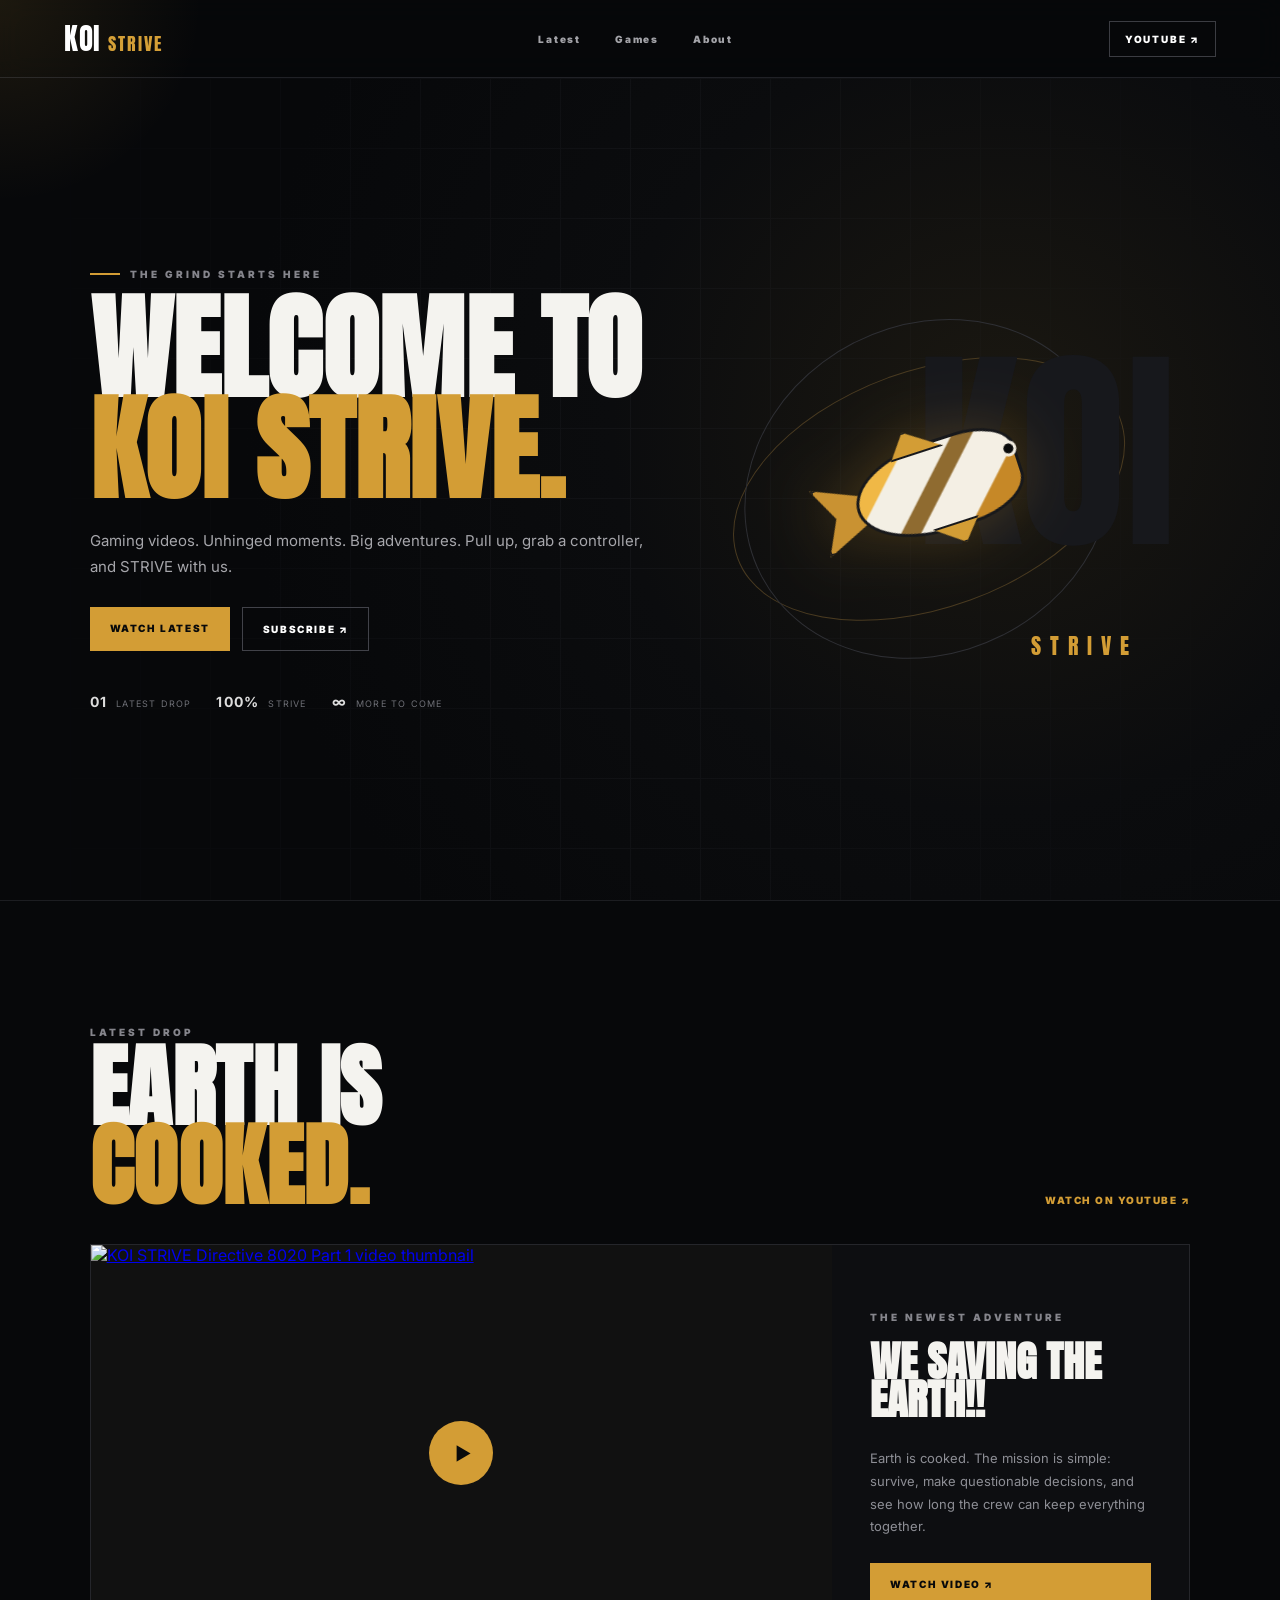
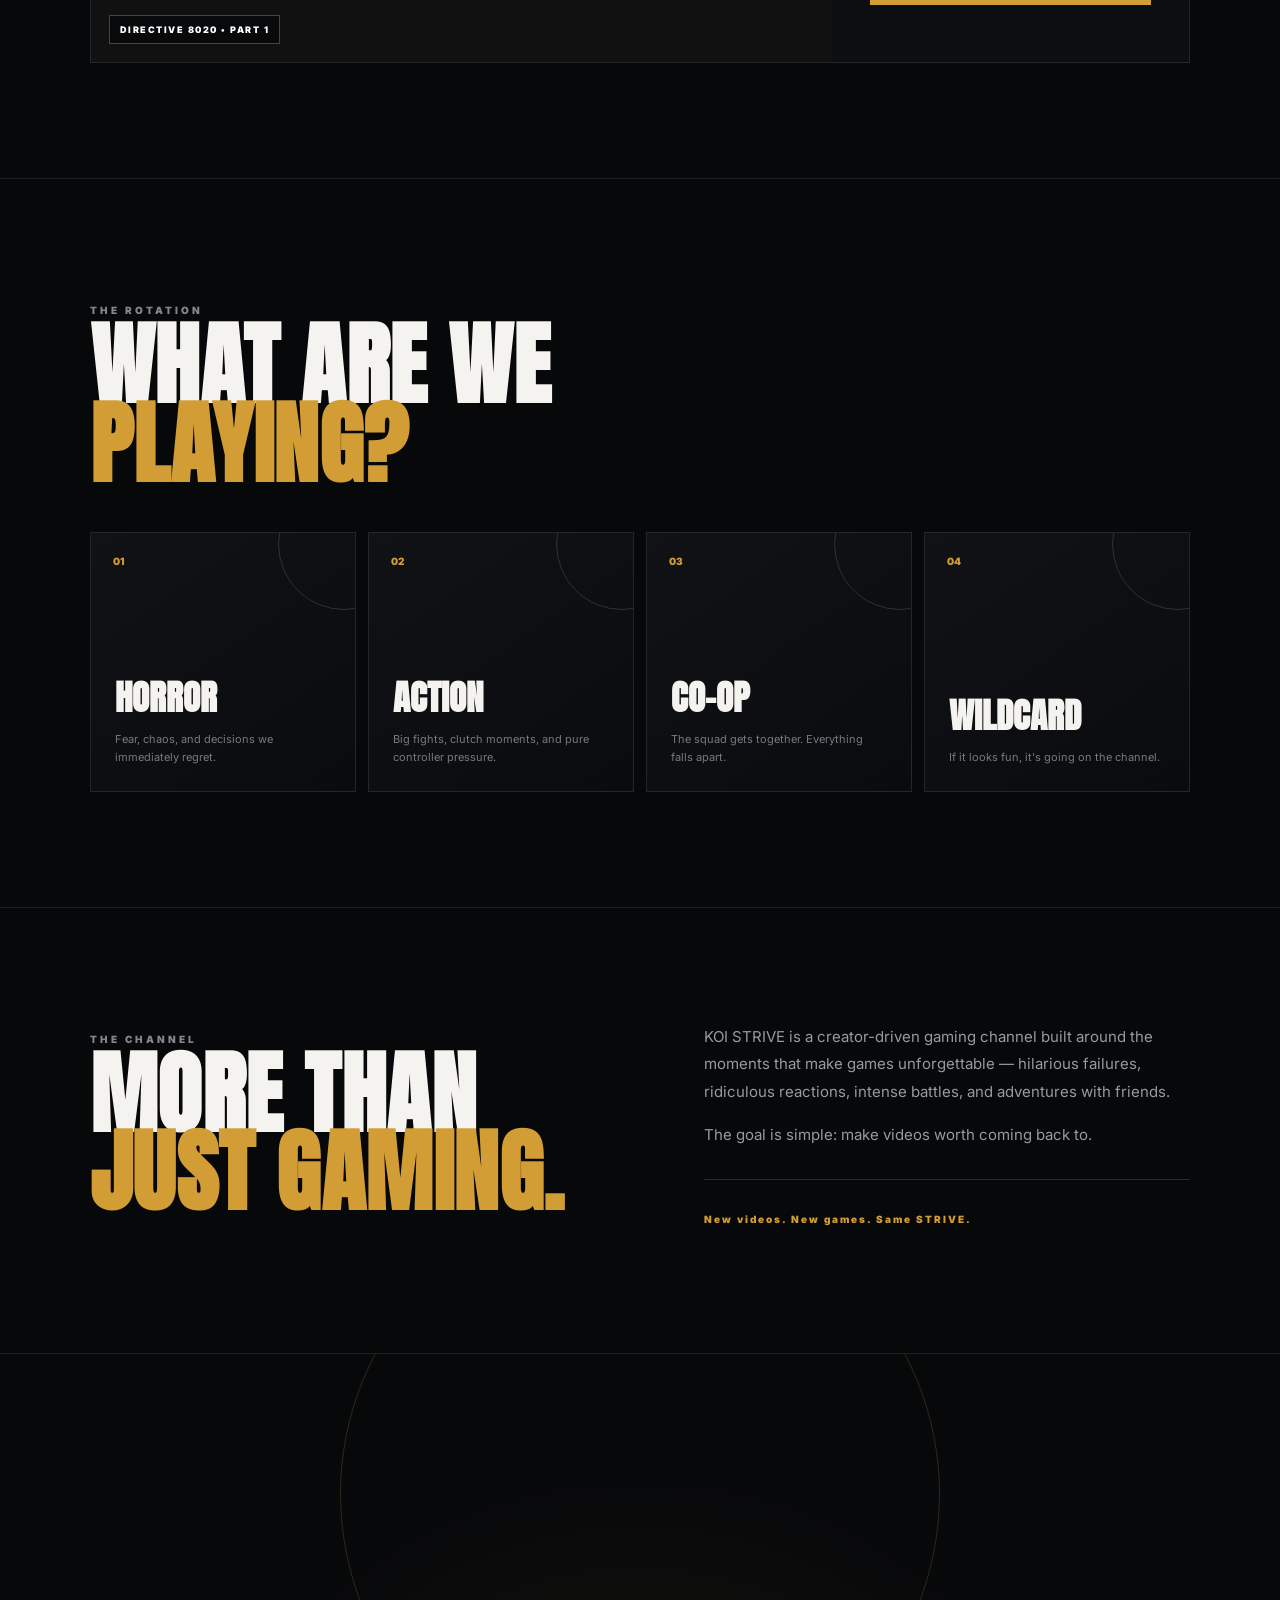
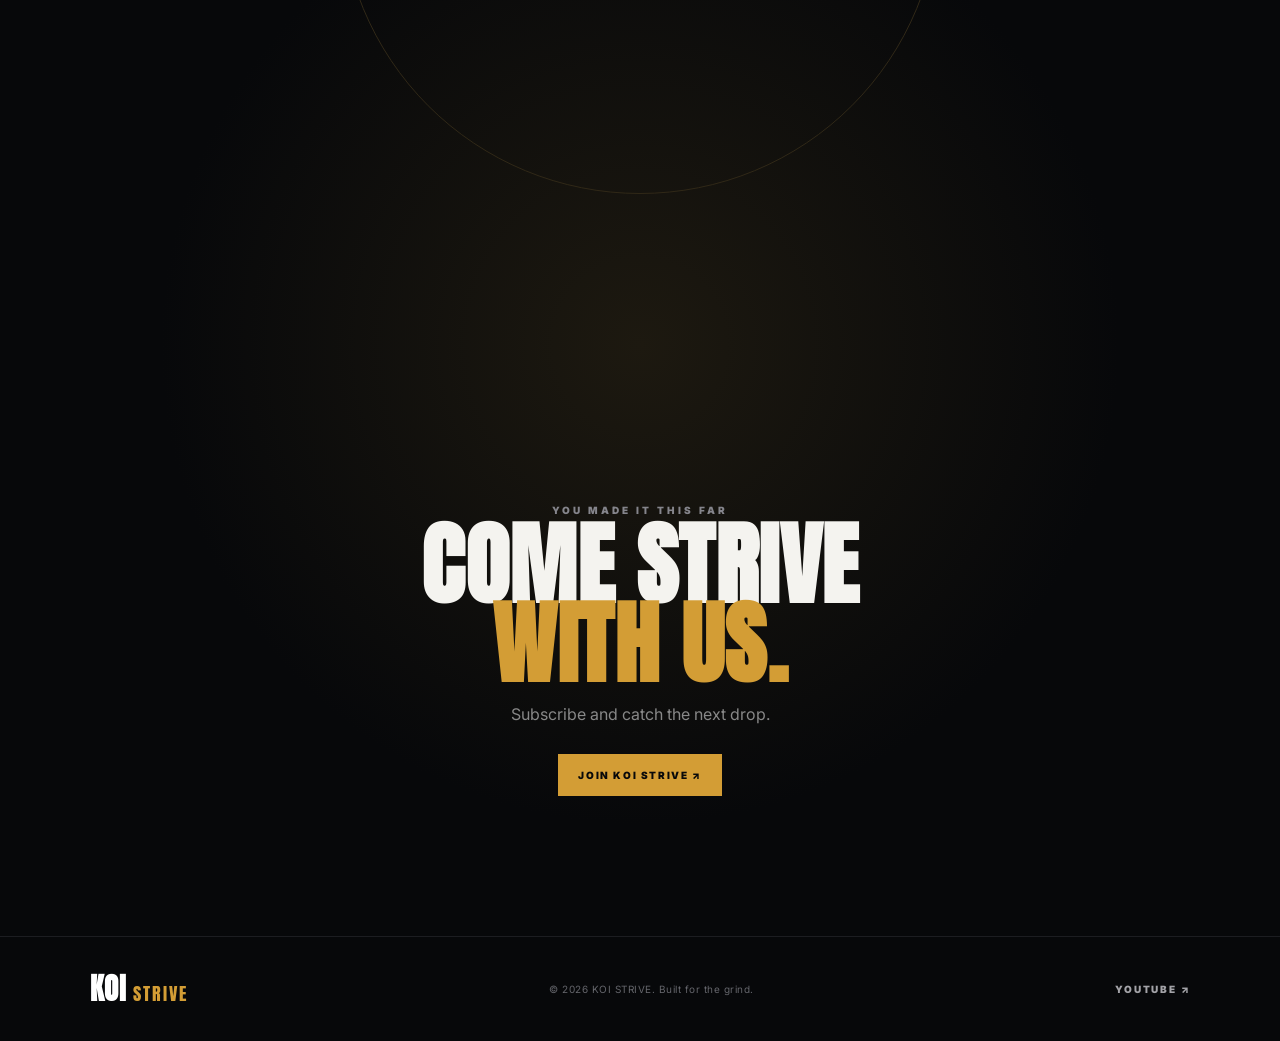
==== index.html @ 850b5c63 "Update index.html" ====
<!doctype html>
<html lang="en">
<head>
<meta charset="utf-8">
<meta name="viewport" content="width=device-width,initial-scale=1">
<title>KOI STRIVE — Gaming</title>
<meta name="description" content="KOI STRIVE — gaming, chaos, stories and the next adventure.">
<meta name="theme-color" content="#08090b">

<link rel="preconnect" href="https://fonts.googleapis.com">
<link rel="preconnect" href="https://fonts.gstatic.com" crossorigin>
<link href="https://fonts.googleapis.com/css2?family=Anton&family=Inter:wght@400;500;600;700;800;900&display=swap" rel="stylesheet">

<link rel="stylesheet" href="style.css">
</head>

<body>

<div class="cursor-glow"></div>

<header class="topbar">
  <a class="logo" href="#top">
    <span>KOI</span>
    <b>STRIVE</b>
  </a>

  <nav>
    <a href="#latest">Latest</a>
    <a href="#games">Games</a>
    <a href="#about">About</a>
  </nav>

  <a class="mini-btn"
     href="https://youtube.com/@koistrive-m4bl"
     target="_blank"
     rel="noopener">
     YOUTUBE ↗
  </a>
</header>

<main id="top">

<section class="hero">

  <div class="hero-grid"></div>

  <div class="hero-copy">

    <div class="kicker">
      <i></i>
      THE GRIND STARTS HERE
    </div>

    <h1>
      WELCOME TO<br>
      <em>KOI STRIVE.</em>
    </h1>

    <p>
      Gaming videos. Unhinged moments. Big adventures.
      Pull up, grab a controller, and STRIVE with us.
    </p>

    <div class="hero-actions">

      <a class="btn gold" href="#latest">
        WATCH LATEST
      </a>

      <a class="btn outline"
         href="https://youtube.com/@koistrive-m4bl"
         target="_blank"
         rel="noopener">
         SUBSCRIBE ↗
      </a>

    </div>

    <div class="stats">
      <span><strong>01</strong> LATEST DROP</span>
      <span><strong>100%</strong> STRIVE</span>
      <span><strong>∞</strong> MORE TO COME</span>
    </div>

  </div>

  <div class="hero-art">

    <div class="orbit orbit-a"></div>
    <div class="orbit orbit-b"></div>

    <div class="koi">

      <div class="tail"></div>
      <div class="fish-body"></div>
      <div class="fin fin-a"></div>
      <div class="fin fin-b"></div>
      <div class="eye"></div>

    </div>

    <div class="art-word">KOI</div>
    <div class="art-sub">STRIVE</div>

  </div>

</section>


<section id="latest" class="section latest">

  <div class="section-title">

    <div>
      <p class="eyebrow">LATEST DROP</p>

      <h2>
        EARTH IS<br>
        <em>COOKED.</em>
      </h2>
    </div>

    <a
      href="https://youtu.be/OiLu_pBrxUs"
      target="_blank"
      rel="noopener"
      class="text-link">
      WATCH ON YOUTUBE ↗
    </a>

  </div>


  <article class="feature">

    <a
      class="thumb"
      href="https://youtu.be/OiLu_pBrxUs"
      target="_blank"
      rel="noopener">

      <img
        src="https://img.youtube.com/vi/OiLu_pBrxUs/maxresdefault.jpg"
        alt="KOI STRIVE Directive 8020 Part 1 video thumbnail">

      <span class="play">▶</span>

      <span class="tag">
        DIRECTIVE 8020 • PART 1
      </span>

    </a>


    <div class="feature-copy">

      <p class="eyebrow">
        THE NEWEST ADVENTURE
      </p>

      <h3>
        WE SAVING THE EARTH!!
      </h3>

      <p class="muted">
        Earth is cooked. The mission is simple:
        survive, make questionable decisions,
        and see how long the crew can keep
        everything together.
      </p>

      <a
        class="btn gold"
        href="https://youtu.be/OiLu_pBrxUs"
        target="_blank"
        rel="noopener">
        WATCH VIDEO ↗
      </a>

    </div>

  </article>

</section>


<section id="games" class="section games">

  <p class="eyebrow">THE ROTATION</p>

  <h2>
    WHAT ARE WE<br>
    <em>PLAYING?</em>
  </h2>

  <div class="game-grid">

    <article>
      <span>01</span>
      <h3>HORROR</h3>
      <p>
        Fear, chaos, and decisions we
        immediately regret.
      </p>
    </article>

    <article>
      <span>02</span>
      <h3>ACTION</h3>
      <p>
        Big fights, clutch moments,
        and pure controller pressure.
      </p>
    </article>

    <article>
      <span>03</span>
      <h3>CO-OP</h3>
      <p>
        The squad gets together.
        Everything falls apart.
      </p>
    </article>

    <article>
      <span>04</span>
      <h3>WILDCARD</h3>
      <p>
        If it looks fun, it's going
        on the channel.
      </p>
    </article>

  </div>

</section>


<section id="about" class="section about">

  <div>

    <p class="eyebrow">
      THE CHANNEL
    </p>

    <h2>
      MORE THAN<br>
      <em>JUST GAMING.</em>
    </h2>

  </div>


  <div class="about-copy">

    <p>
      KOI STRIVE is a creator-driven gaming
      channel built around the moments that
      make games unforgettable — hilarious
      failures, ridiculous reactions, intense
      battles, and adventures with friends.
    </p>

    <p>
      The goal is simple:
      make videos worth coming back to.
    </p>

    <div class="line"></div>

    <p class="small">
      New videos. New games. Same STRIVE.
    </p>

  </div>

</section>


<section class="cta">

  <div class="cta-ring"></div>

  <p class="eyebrow">
    YOU MADE IT THIS FAR
  </p>

  <h2>
    COME STRIVE<br>
    <em>WITH US.</em>
  </h2>

  <p>
    Subscribe and catch the next drop.
  </p>

  <a
    class="btn gold"
    href="https://youtube.com/@koistrive-m4bl"
    target="_blank"
    rel="noopener">
    JOIN KOI STRIVE ↗
  </a>

</section>

</main>


<footer>

  <a class="logo" href="#top">
    <span>KOI</span>
    <b>STRIVE</b>
  </a>

  <p>
    © 2026 KOI STRIVE. Built for the grind.
  </p>

  <a
    href="https://youtube.com/@koistrive-m4bl"
    target="_blank"
    rel="noopener">
    YOUTUBE ↗
  </a>

</footer>

<script src="script.js"></script>

</body>
</html>
---- style.css ----
*{box-sizing:border-box}html{scroll-behavior:smooth}body{margin:0;background:#07080a;color:#f4f3ef;font-family:Inter,Arial,sans-serif;overflow-x:hidden}.cursor-glow{position:fixed;width:420px;height:420px;border-radius:50%;background:radial-gradient(circle,rgba(210,157,52,.11),transparent 68%);pointer-events:none;transform:translate(-50%,-50%);z-index:30;mix-blend-mode:screen}.topbar{height:78px;padding:0 5vw;border-bottom:1px solid #202126;background:rgba(7,8,10,.84);backdrop-filter:blur(14px);display:flex;align-items:center;justify-content:space-between;position:sticky;top:0;z-index:20}.logo{color:#fff;text-decoration:none;font-family:Anton,sans-serif;display:flex;align-items:baseline;gap:7px;letter-spacing:.5px}.logo span{font-size:29px}.logo b{font-size:18px;color:#d39d35;font-weight:400;letter-spacing:2px}.topbar nav{display:flex;gap:34px}.topbar nav a,.mini-btn,footer a{color:#a3a3a8;text-decoration:none;font-size:10px;font-weight:900;letter-spacing:1.8px}.topbar nav a:hover,footer a:hover{color:#fff}.mini-btn{border:1px solid #3b3c42;padding:11px 15px;color:#fff}.hero{min-height:calc(100vh - 78px);padding:7vw 7vw;display:grid;grid-template-columns:1.05fr .95fr;align-items:center;position:relative;isolation:isolate;background:radial-gradient(circle at 78% 42%,#1b1811 0,#0b0c0e 35%,#07080a 68%)}.hero-grid{position:absolute;inset:0;opacity:.2;background-image:linear-gradient(#303138 1px,transparent 1px),linear-gradient(90deg,#303138 1px,transparent 1px);background-size:70px 70px;mask-image:linear-gradient(to right,transparent,#000 50%,transparent)}.hero-copy{position:relative;z-index:3}.kicker,.eyebrow{font-size:10px;letter-spacing:3px;font-weight:900;color:#85858c}.kicker{display:flex;align-items:center;gap:10px;margin-bottom:18px}.kicker i{width:30px;height:2px;background:#d39d35}.hero h1,h2{font-family:Anton,sans-serif;line-height:.88;letter-spacing:.5px;margin:0}.hero h1{font-size:clamp(65px,9vw,140px)}em{font-style:normal;color:#d39d35}.hero-copy>p{max-width:570px;color:#a6a6ab;line-height:1.75;font-size:15px;margin:27px 0}.hero-actions{display:flex;gap:12px;flex-wrap:wrap}.btn{display:inline-block;text-decoration:none;font-size:10px;font-weight:900;letter-spacing:1.6px;padding:15px 20px;transition:.2s}.gold{background:#d39d35;color:#08090a}.gold:hover{background:#efbd55;transform:translateY(-2px)}.outline{border:1px solid #414249;color:#fff}.outline:hover{border-color:#d39d35}.stats{display:flex;gap:25px;margin-top:42px;color:#6f7077;font-size:9px;letter-spacing:1.2px}.stats strong{color:#ddd;font-size:14px;margin-right:5px}.hero-art{position:relative;height:min(46vw,540px);min-height:350px;display:flex;align-items:center;justify-content:center}.orbit{position:absolute;border:1px solid #493a20;border-radius:50%;transform:rotate(-20deg)}.orbit-a{width:78%;height:44%}.orbit-b{width:63%;height:70%;transform:rotate(63deg);border-color:#2e2f34}.koi{width:230px;height:110px;position:relative;transform:rotate(-18deg);z-index:3;filter:drop-shadow(0 0 30px rgba(211,157,53,.25))}.fish-body{position:absolute;width:170px;height:92px;left:40px;top:9px;border-radius:65% 42% 48% 65%;background:linear-gradient(135deg,#f0b846 0 22%,#f3efe4 23% 43%,#8f6b30 44% 53%,#f4efe4 54% 76%,#c68827 77%);border:3px solid #17181b}.tail{position:absolute;left:0;top:20px;width:80px;height:70px;background:#c99232;clip-path:polygon(100% 50%,0 0,22% 50%,0 100%);border:3px solid #17181b}.fin{position:absolute;background:#d39d35;border:2px solid #17181b}.fin-a{width:55px;height:25px;left:87px;top:-7px;clip-path:polygon(0 100%,35% 0,100% 100%)}.fin-b{width:48px;height:22px;left:106px;bottom:-7px;clip-path:polygon(0 0,100% 0,60% 100%)}.eye{position:absolute;width:10px;height:10px;border-radius:50%;background:#090a0b;right:22px;top:36px;box-shadow:0 0 0 3px #f3eee2}.art-word{position:absolute;font-family:Anton;font-size:clamp(110px,17vw,250px);line-height:.7;color:#17181c;right:3%;top:29%;z-index:1}.art-sub{position:absolute;right:10%;bottom:18%;font-family:Anton;font-size:22px;letter-spacing:9px;color:#d39d35;z-index:4}.section{padding:115px 7vw;border-top:1px solid #1c1d21}.section-title{display:flex;align-items:end;justify-content:space-between;gap:25px;margin-bottom:38px}.section-title h2,.games h2,.about h2,.cta h2{font-size:clamp(55px,7vw,100px)}.text-link{font-size:10px;font-weight:900;letter-spacing:1.5px;color:#d39d35;text-decoration:none}.feature{display:grid;grid-template-columns:1.35fr .65fr;background:#0d0e11;border:1px solid #25262b}.thumb{position:relative;display:block;aspect-ratio:16/9;overflow:hidden;background:#111}.thumb img{width:100%;height:100%;object-fit:cover;display:block;transition:transform .5s}.thumb:hover img{transform:scale(1.04)}.play{position:absolute;inset:50% auto auto 50%;transform:translate(-50%,-50%);width:64px;height:64px;border-radius:50%;background:#d39d35;color:#090a0b;display:grid;place-items:center;font-size:18px;padding-left:3px}.tag{position:absolute;left:18px;bottom:18px;background:rgba(7,8,10,.88);border:1px solid #444;color:#fff;padding:8px 10px;font-size:9px;font-weight:900;letter-spacing:1.5px}.feature-copy{padding:45px 38px;display:flex;flex-direction:column;justify-content:center}.feature-copy h3{font-family:Anton;font-size:42px;line-height:.9;margin:10px 0 15px}.muted{color:#8d8e95;line-height:1.75;font-size:13px;margin-bottom:25px}.games>h2{margin-bottom:48px}.game-grid{display:grid;grid-template-columns:repeat(4,1fr);gap:12px}.game-grid article{min-height:260px;padding:24px;border:1px solid #25262b;background:linear-gradient(145deg,#111216,#0a0b0d);display:flex;flex-direction:column;justify-content:flex-end;position:relative;overflow:hidden}.game-grid article:after{content:"";position:absolute;width:130px;height:130px;border:1px solid #2f3035;border-radius:50%;right:-55px;top:-55px}.game-grid span{position:absolute;top:22px;left:22px;color:#d39d35;font-size:10px;font-weight:900}.game-grid h3{font-family:Anton;font-size:35px;margin:0}.game-grid p{color:#777980;font-size:11px;line-height:1.6;margin:7px 0 0}.about{display:grid;grid-template-columns:1fr 1fr;gap:10vw}.about-copy{max-width:600px;color:#999aa0;line-height:1.85;font-size:15px}.about-copy p:first-child{margin-top:0}.line{height:1px;background:#292a2e;margin:30px 0}.about-copy .small{font-size:10px;letter-spacing:2px;color:#d39d35;font-weight:900}.cta{text-align:center;padding:140px 20px;position:relative;overflow:hidden;border-top:1px solid #1c1d21;background:radial-gradient(circle at 50% 50%,#1d1910,#07080a 55%)}.cta-ring{position:absolute;width:600px;height:600px;border:1px solid #302817;border-radius:50%;left:50%;top:50%;transform:translate(-50%,-50%)}.cta>*{position:relative;z-index:2}.cta h2{margin:5px 0 20px}.cta>p:not(.eyebrow){color:#888;margin-bottom:30px}footer{padding:30px 7vw;border-top:1px solid #1c1d21;display:flex;align-items:center;justify-content:space-between;gap:20px}footer p{font-size:10px;color:#65666c;letter-spacing:.5px}@media(max-width:850px){.topbar{padding:0 20px}.topbar nav{display:none}.hero{grid-template-columns:1fr;padding:75px 25px 60px}.hero-art{order:-1;height:300px;min-height:300px}.koi{transform:scale(.8) rotate(-18deg)}.stats{flex-wrap:wrap}.section{padding:80px 25px}.section-title{display:block}.text-link{display:inline-block;margin-top:20px}.feature{grid-template-columns:1fr}.feature-copy{padding:32px}.game-grid{grid-template-columns:1fr 1fr}.about{grid-template-columns:1fr;gap:35px}footer{padding:30px 25px;flex-wrap:wrap}}@media(max-width:500px){.hero h1{font-size:65px}.hero-art{height:245px;min-height:245px}.art-word{font-size:120px}.game-grid{grid-template-columns:1fr}.game-grid article{min-height:190px}.feature-copy h3{font-size:34px}.stats{gap:14px}.cursor-glow{display:none}}
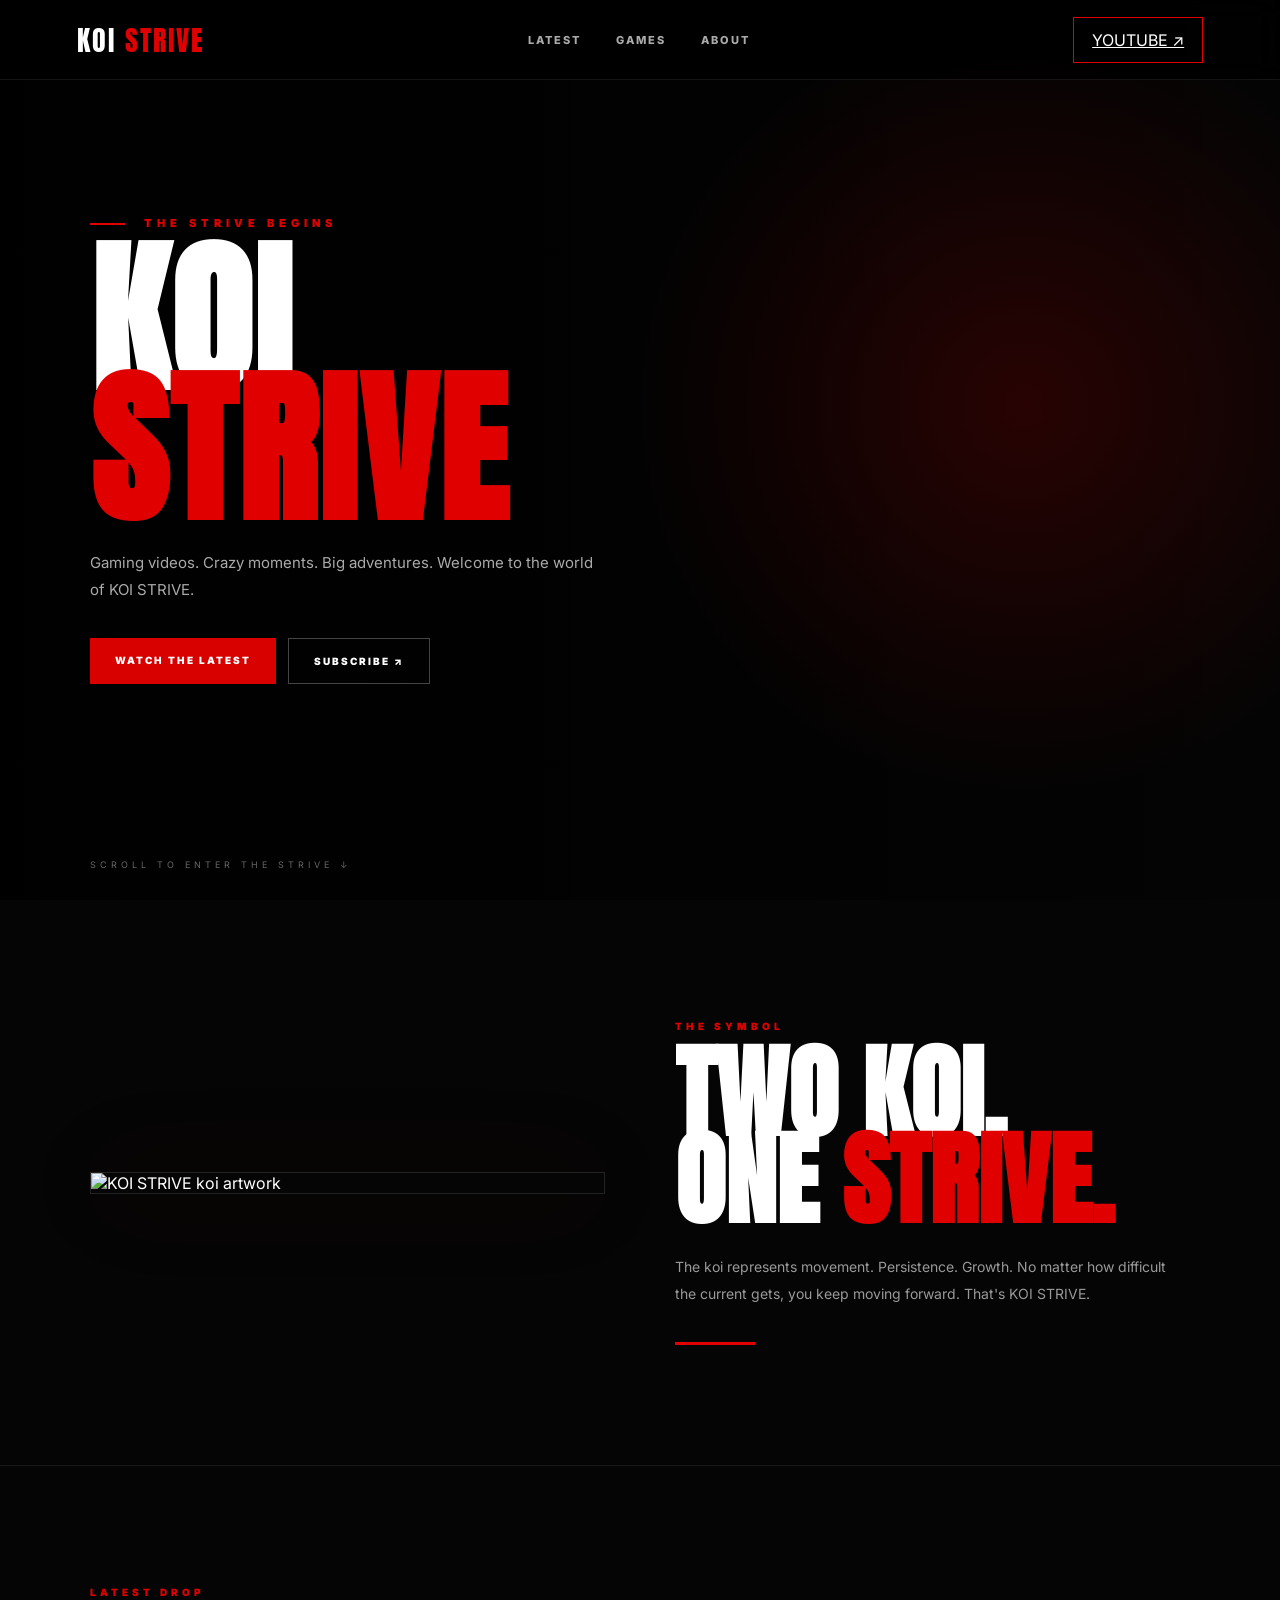
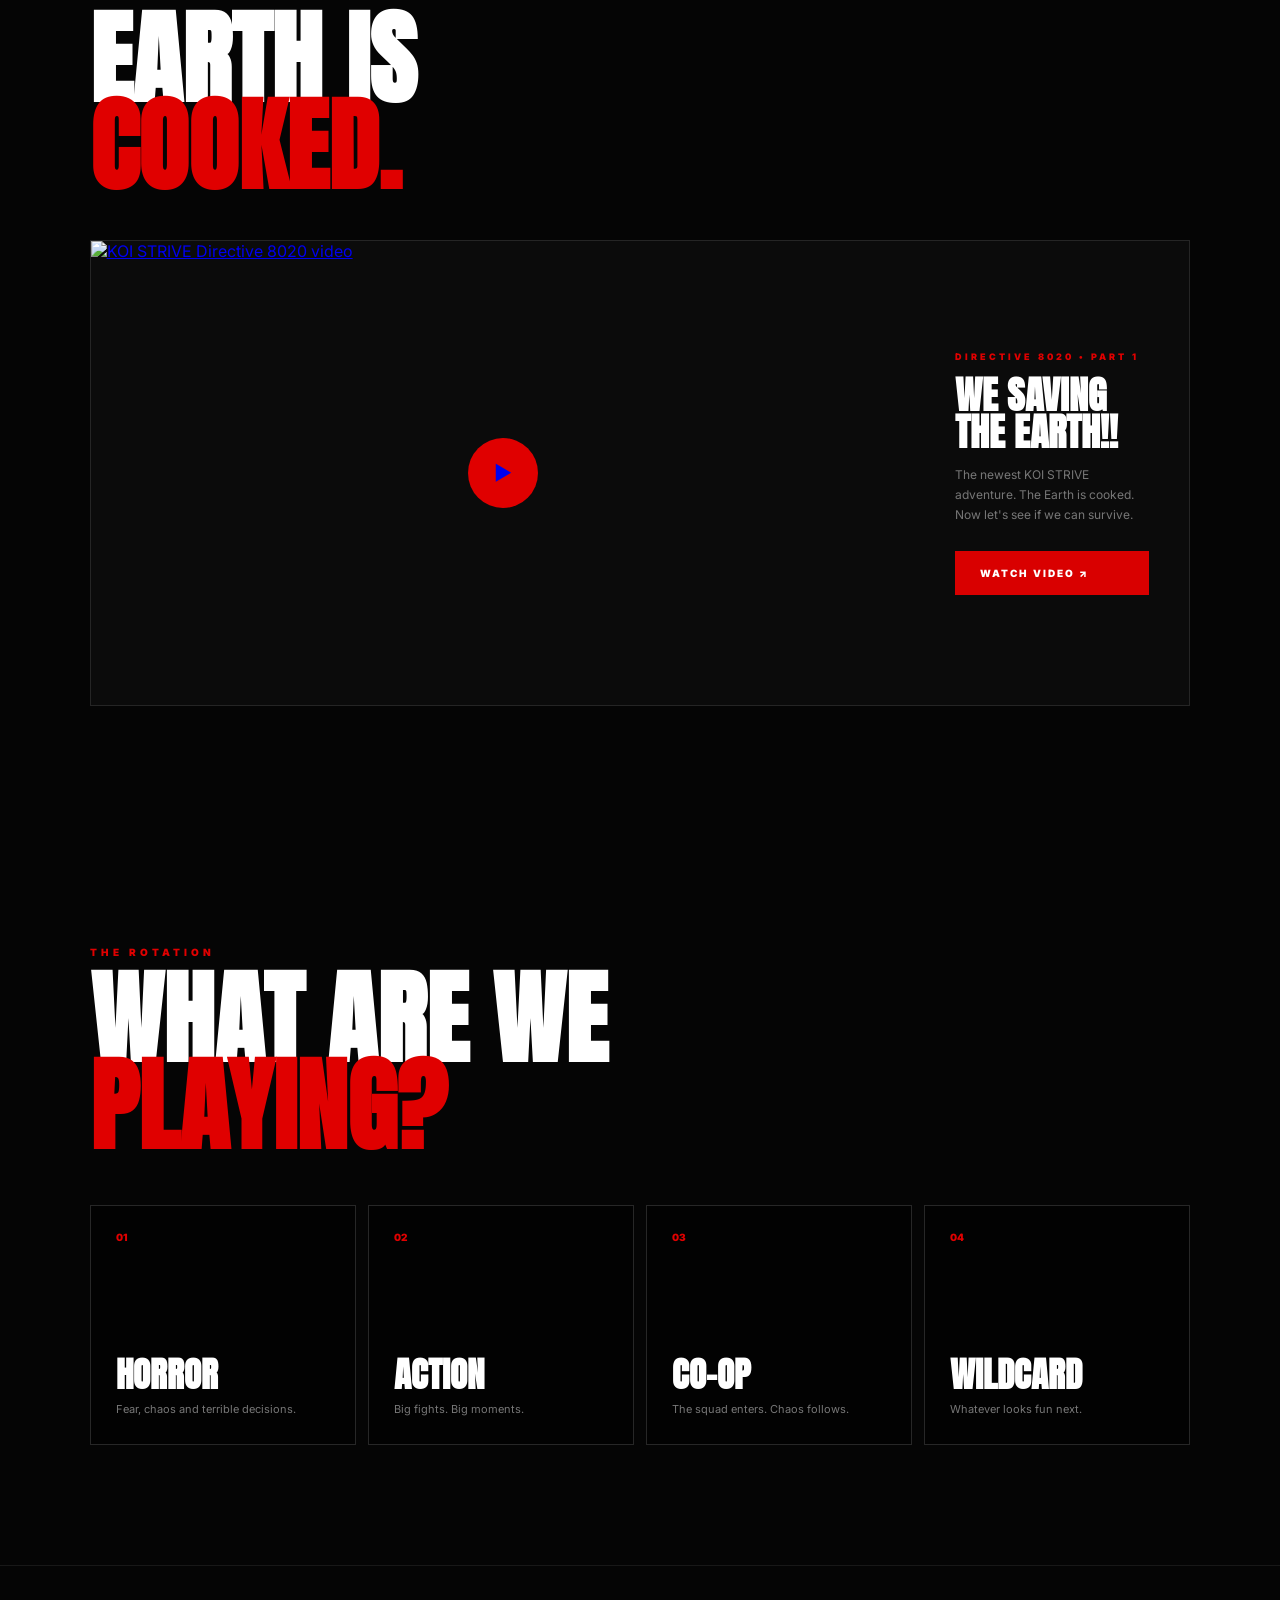
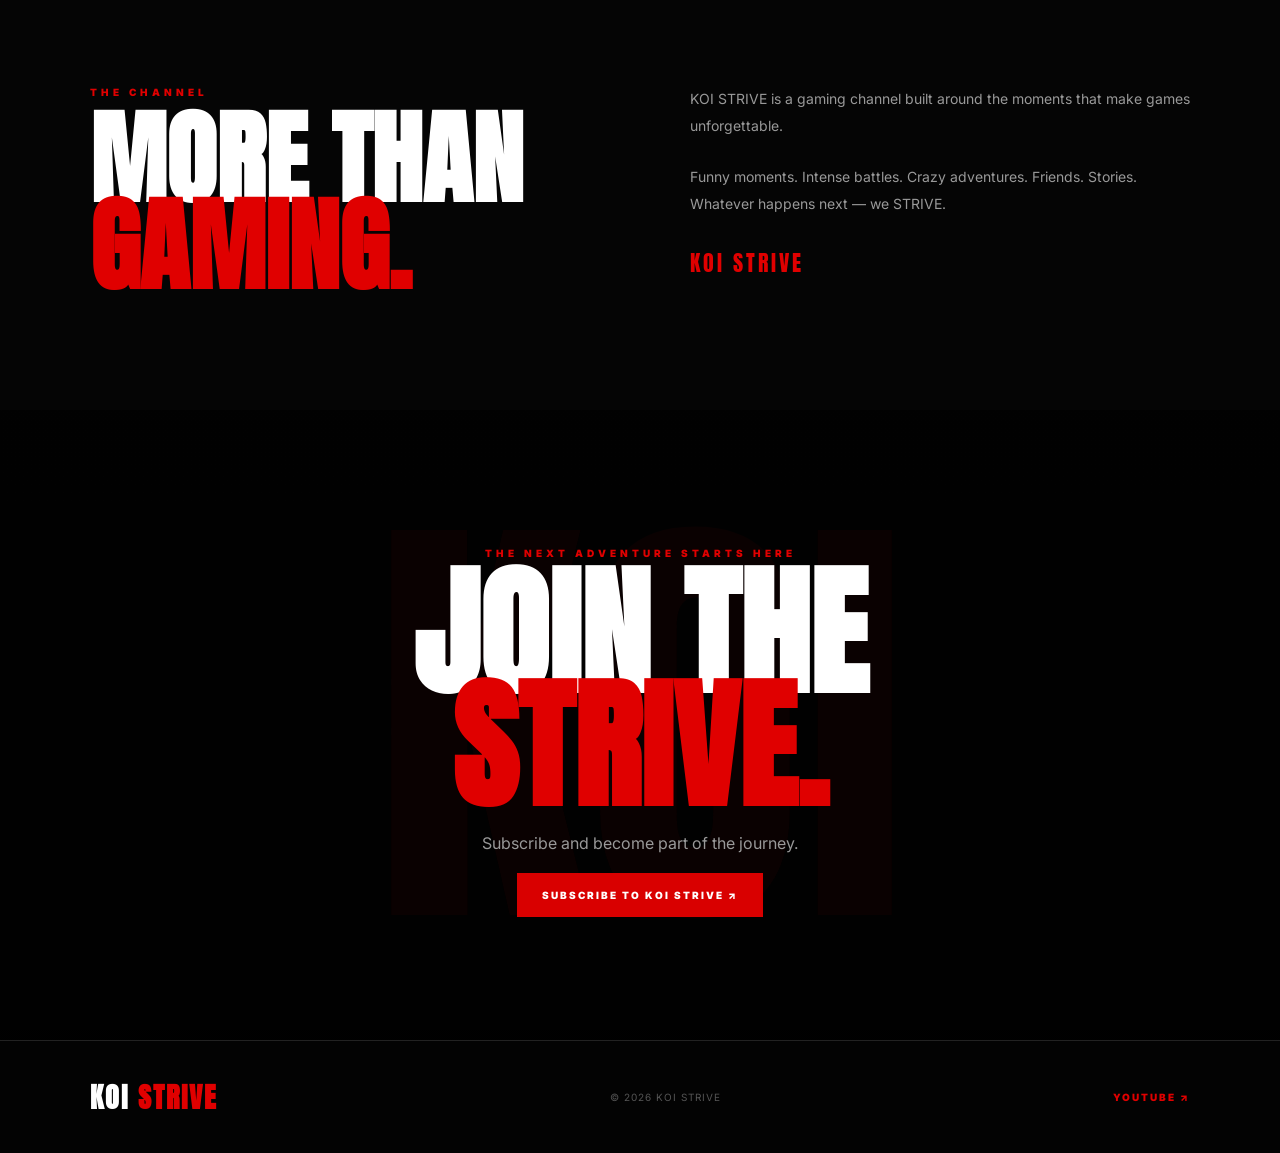
==== commit 4b420a13: "Update index.html" ====
--- a/index.html
+++ b/index.html
@@ -1,334 +1,1001 @@
-<!doctype html>
+<!DOCTYPE html>
 <html lang="en">
 <head>
-<meta charset="utf-8">
-<meta name="viewport" content="width=device-width,initial-scale=1">
-<title>KOI STRIVE — Gaming</title>
-<meta name="description" content="KOI STRIVE — gaming, chaos, stories and the next adventure.">
-<meta name="theme-color" content="#08090b">
-
-<link rel="preconnect" href="https://fonts.googleapis.com">
-<link rel="preconnect" href="https://fonts.gstatic.com" crossorigin>
-<link href="https://fonts.googleapis.com/css2?family=Anton&family=Inter:wght@400;500;600;700;800;900&display=swap" rel="stylesheet">
-
-<link rel="stylesheet" href="style.css">
+
+<meta charset="UTF-8">
+
+<meta name="viewport"
+content="width=device-width, initial-scale=1.0">
+
+<title>KOI STRIVE</title>
+
+<meta name="description"
+content="KOI STRIVE — Gaming. Chaos. Strive.">
+
+<link rel="preconnect"
+href="https://fonts.googleapis.com">
+
+<link rel="preconnect"
+href="https://fonts.gstatic.com"
+crossorigin>
+
+<link href="https://fonts.googleapis.com/css2?family=Anton&family=Inter:wght@400;500;600;700;800;900&display=swap"
+rel="stylesheet">
+
+<style>
+
+*{
+box-sizing:border-box;
+margin:0;
+padding:0;
+}
+
+html{
+scroll-behavior:smooth;
+}
+
+body{
+background:#050505;
+color:white;
+font-family:Inter,Arial,sans-serif;
+overflow-x:hidden;
+}
+
+/* =========================
+   NAVIGATION
+========================= */
+
+nav{
+position:fixed;
+top:0;
+left:0;
+width:100%;
+height:80px;
+display:flex;
+align-items:center;
+justify-content:space-between;
+padding:0 6%;
+background:rgba(0,0,0,.72);
+backdrop-filter:blur(15px);
+border-bottom:1px solid rgba(255,255,255,.08);
+z-index:100;
+}
+
+.logo{
+font-family:Anton,sans-serif;
+font-size:28px;
+letter-spacing:2px;
+color:white;
+text-decoration:none;
+}
+
+.logo span{
+color:#e00000;
+}
+
+.nav-links{
+display:flex;
+gap:35px;
+}
+
+.nav-links a{
+color:#aaa;
+text-decoration:none;
+font-size:11px;
+font-weight:800;
+letter-spacing:2px;
+transition:.25s;
+}
+
+.nav-links a:hover{
+color:#e00000;
+}
+
+.youtube{
+border:1px solid #e00000;
+padding:12px 18px;
+color:white!important;
+}
+
+.youtube:hover{
+background:#e00000;
+}
+
+/* =========================
+   HERO
+========================= */
+
+.hero{
+min-height:100vh;
+position:relative;
+display:flex;
+align-items:center;
+overflow:hidden;
+
+background:
+linear-gradient(
+90deg,
+rgba(0,0,0,.95) 0%,
+rgba(0,0,0,.72) 42%,
+rgba(0,0,0,.25) 100%
+),
+url("koi-banner.jpg");
+
+background-size:cover;
+background-position:center;
+}
+
+.hero:after{
+content:"";
+position:absolute;
+inset:0;
+
+background:
+radial-gradient(
+circle at 80% 45%,
+rgba(210,0,0,.18),
+transparent 35%
+);
+
+pointer-events:none;
+}
+
+.hero-content{
+position:relative;
+z-index:5;
+padding:120px 7%;
+max-width:800px;
+}
+
+.kicker{
+font-size:11px;
+font-weight:900;
+letter-spacing:5px;
+color:#e00000;
+margin-bottom:25px;
+}
+
+.kicker:before{
+content:"";
+display:inline-block;
+width:35px;
+height:2px;
+background:#e00000;
+margin-right:12px;
+vertical-align:middle;
+}
+
+.hero h1{
+font-family:Anton,sans-serif;
+font-size:clamp(80px,13vw,190px);
+line-height:.78;
+letter-spacing:2px;
+}
+
+.hero h1 span{
+color:#e00000;
+display:block;
+}
+
+.hero-description{
+margin-top:35px;
+max-width:520px;
+color:#aaa;
+font-size:15px;
+line-height:1.8;
+}
+
+.buttons{
+display:flex;
+gap:12px;
+margin-top:35px;
+flex-wrap:wrap;
+}
+
+.btn{
+padding:16px 25px;
+text-decoration:none;
+font-size:10px;
+font-weight:900;
+letter-spacing:2px;
+transition:.25s;
+}
+
+.red{
+background:#d90000;
+color:white;
+}
+
+.red:hover{
+background:#ff1b1b;
+transform:translateY(-3px);
+}
+
+.dark{
+border:1px solid #444;
+color:white;
+}
+
+.dark:hover{
+border-color:#e00000;
+}
+
+.scroll{
+position:absolute;
+bottom:30px;
+left:7%;
+font-size:9px;
+letter-spacing:4px;
+color:#666;
+}
+
+/* =========================
+   KOI ART
+========================= */
+
+.koi-art{
+padding:120px 7%;
+background:#050505;
+position:relative;
+}
+
+.koi-art-grid{
+display:grid;
+grid-template-columns:1fr 1fr;
+gap:70px;
+align-items:center;
+}
+
+.koi-image{
+width:100%;
+max-height:650px;
+object-fit:cover;
+border:1px solid #222;
+box-shadow:
+0 0 100px rgba(190,0,0,.12);
+}
+
+.art-copy h2{
+font-family:Anton,sans-serif;
+font-size:clamp(60px,8vw,110px);
+line-height:.85;
+}
+
+.art-copy h2 span{
+color:#e00000;
+}
+
+.art-copy p{
+margin-top:30px;
+max-width:500px;
+color:#999;
+line-height:1.9;
+font-size:14px;
+}
+
+.red-line{
+margin-top:35px;
+width:80px;
+height:3px;
+background:#e00000;
+}
+
+/* =========================
+   LATEST VIDEO
+========================= */
+
+.latest{
+padding:120px 7%;
+border-top:1px solid #181818;
+}
+
+.section-label{
+font-size:10px;
+font-weight:900;
+letter-spacing:4px;
+color:#e00000;
+margin-bottom:18px;
+}
+
+.latest h2{
+font-family:Anton,sans-serif;
+font-size:clamp(60px,8vw,110px);
+line-height:.85;
+}
+
+.latest h2 span{
+color:#e00000;
+}
+
+.video-card{
+margin-top:50px;
+display:grid;
+grid-template-columns:1.5fr .5fr;
+background:#0b0b0b;
+border:1px solid #252525;
+}
+
+.video-thumbnail{
+position:relative;
+aspect-ratio:16/9;
+overflow:hidden;
+}
+
+.video-thumbnail img{
+width:100%;
+height:100%;
+object-fit:cover;
+transition:.5s;
+}
+
+.video-thumbnail:hover img{
+transform:scale(1.04);
+}
+
+.play{
+position:absolute;
+left:50%;
+top:50%;
+transform:translate(-50%,-50%);
+width:70px;
+height:70px;
+border-radius:50%;
+background:#e00000;
+display:grid;
+place-items:center;
+font-size:20px;
+}
+
+.video-info{
+padding:40px;
+display:flex;
+flex-direction:column;
+justify-content:center;
+}
+
+.video-info small{
+color:#e00000;
+font-weight:900;
+letter-spacing:3px;
+font-size:9px;
+}
+
+.video-info h3{
+font-family:Anton,sans-serif;
+font-size:38px;
+line-height:.95;
+margin:15px 0;
+}
+
+.video-info p{
+color:#777;
+font-size:12px;
+line-height:1.7;
+margin-bottom:25px;
+}
+
+/* =========================
+   GAMES
+========================= */
+
+.games{
+padding:120px 7%;
+background:
+linear-gradient(
+rgba(0,0,0,.93),
+rgba(0,0,0,.93)
+),
+url("koi-art.jpg");
+
+background-size:cover;
+background-position:center;
+background-attachment:fixed;
+}
+
+.games h2{
+font-family:Anton,sans-serif;
+font-size:clamp(60px,8vw,110px);
+line-height:.85;
+}
+
+.games h2 span{
+color:#e00000;
+}
+
+.game-grid{
+margin-top:55px;
+display:grid;
+grid-template-columns:repeat(4,1fr);
+gap:12px;
+}
+
+.game{
+min-height:240px;
+padding:25px;
+border:1px solid #272727;
+background:rgba(0,0,0,.65);
+display:flex;
+flex-direction:column;
+justify-content:flex-end;
+transition:.3s;
+}
+
+.game:hover{
+border-color:#e00000;
+transform:translateY(-5px);
+}
+
+.game-number{
+color:#e00000;
+font-weight:900;
+font-size:10px;
+margin-bottom:auto;
+}
+
+.game h3{
+font-family:Anton,sans-serif;
+font-size:35px;
+}
+
+.game p{
+font-size:11px;
+color:#777;
+line-height:1.6;
+}
+
+/* =========================
+   ABOUT
+========================= */
+
+.about{
+padding:120px 7%;
+display:grid;
+grid-template-columns:1fr 1fr;
+gap:100px;
+border-top:1px solid #181818;
+}
+
+.about h2{
+font-family:Anton,sans-serif;
+font-size:clamp(60px,8vw,110px);
+line-height:.85;
+}
+
+.about h2 span{
+color:#e00000;
+}
+
+.about-text{
+color:#999;
+line-height:1.9;
+font-size:14px;
+}
+
+.about-text p{
+margin-bottom:25px;
+}
+
+.signature{
+font-family:Anton,sans-serif;
+font-size:22px;
+color:#e00000;
+letter-spacing:3px;
+}
+
+/* =========================
+   FINAL CTA
+========================= */
+
+.join{
+min-height:70vh;
+display:flex;
+flex-direction:column;
+align-items:center;
+justify-content:center;
+text-align:center;
+position:relative;
+overflow:hidden;
+
+background:
+linear-gradient(
+rgba(0,0,0,.78),
+rgba(0,0,0,.9)
+),
+url("koi-banner.jpg");
+
+background-size:cover;
+background-position:center;
+}
+
+.join:before{
+content:"KOI";
+position:absolute;
+font-family:Anton,sans-serif;
+font-size:35vw;
+color:rgba(255,0,0,.035);
+}
+
+.join-content{
+position:relative;
+z-index:2;
+}
+
+.join h2{
+font-family:Anton,sans-serif;
+font-size:clamp(75px,11vw,160px);
+line-height:.8;
+}
+
+.join h2 span{
+color:#e00000;
+}
+
+.join p{
+margin:30px 0;
+color:#999;
+}
+
+/* =========================
+   FOOTER
+========================= */
+
+footer{
+padding:35px 7%;
+border-top:1px solid #222;
+display:flex;
+justify-content:space-between;
+align-items:center;
+background:#030303;
+}
+
+footer p{
+font-size:10px;
+color:#555;
+letter-spacing:1px;
+}
+
+footer a{
+color:#e00000;
+text-decoration:none;
+font-size:10px;
+font-weight:900;
+letter-spacing:2px;
+}
+
+/* =========================
+   MOBILE
+========================= */
+
+@media(max-width:850px){
+
+nav{
+padding:0 22px;
+}
+
+.nav-links{
+display:none;
+}
+
+.hero{
+min-height:100vh;
+background-position:62% center;
+}
+
+.hero-content{
+padding:130px 28px 80px;
+}
+
+.hero h1{
+font-size:76px;
+}
+
+.hero-description{
+font-size:14px;
+}
+
+.koi-art-grid{
+grid-template-columns:1fr;
+gap:45px;
+}
+
+.koi-image{
+max-height:none;
+}
+
+.video-card{
+grid-template-columns:1fr;
+}
+
+.video-info{
+padding:30px;
+}
+
+.game-grid{
+grid-template-columns:1fr 1fr;
+}
+
+.about{
+grid-template-columns:1fr;
+gap:45px;
+}
+
+}
+
+@media(max-width:500px){
+
+.hero h1{
+font-size:68px;
+}
+
+.game-grid{
+grid-template-columns:1fr;
+}
+
+.game{
+min-height:190px;
+}
+
+.join h2{
+font-size:75px;
+}
+
+footer{
+flex-direction:column;
+align-items:flex-start;
+gap:18px;
+}
+
+}
+
+</style>
+
 </head>
 
+
 <body>
 
-<div class="cursor-glow"></div>
-
-<header class="topbar">
-  <a class="logo" href="#top">
-    <span>KOI</span>
-    <b>STRIVE</b>
-  </a>
-
-  <nav>
-    <a href="#latest">Latest</a>
-    <a href="#games">Games</a>
-    <a href="#about">About</a>
-  </nav>
-
-  <a class="mini-btn"
-     href="https://youtube.com/@koistrive-m4bl"
-     target="_blank"
-     rel="noopener">
-     YOUTUBE ↗
-  </a>
-</header>
-
-<main id="top">
+
+<!-- NAVIGATION -->
+
+<nav>
+
+<a class="logo" href="#">
+KOI <span>STRIVE</span>
+</a>
+
+<div class="nav-links">
+
+<a href="#latest">LATEST</a>
+<a href="#games">GAMES</a>
+<a href="#about">ABOUT</a>
+
+</div>
+
+<a class="youtube"
+href="https://youtube.com/@koistrive-m4bl"
+target="_blank">
+
+YOUTUBE ↗
+
+</a>
+
+</nav>
+
+
+<!-- HERO -->
 
 <section class="hero">
 
-  <div class="hero-grid"></div>
-
-  <div class="hero-copy">
-
-    <div class="kicker">
-      <i></i>
-      THE GRIND STARTS HERE
-    </div>
-
-    <h1>
-      WELCOME TO<br>
-      <em>KOI STRIVE.</em>
-    </h1>
-
-    <p>
-      Gaming videos. Unhinged moments. Big adventures.
-      Pull up, grab a controller, and STRIVE with us.
-    </p>
-
-    <div class="hero-actions">
-
-      <a class="btn gold" href="#latest">
-        WATCH LATEST
-      </a>
-
-      <a class="btn outline"
-         href="https://youtube.com/@koistrive-m4bl"
-         target="_blank"
-         rel="noopener">
-         SUBSCRIBE ↗
-      </a>
-
-    </div>
-
-    <div class="stats">
-      <span><strong>01</strong> LATEST DROP</span>
-      <span><strong>100%</strong> STRIVE</span>
-      <span><strong>∞</strong> MORE TO COME</span>
-    </div>
-
-  </div>
-
-  <div class="hero-art">
-
-    <div class="orbit orbit-a"></div>
-    <div class="orbit orbit-b"></div>
-
-    <div class="koi">
-
-      <div class="tail"></div>
-      <div class="fish-body"></div>
-      <div class="fin fin-a"></div>
-      <div class="fin fin-b"></div>
-      <div class="eye"></div>
-
-    </div>
-
-    <div class="art-word">KOI</div>
-    <div class="art-sub">STRIVE</div>
-
-  </div>
+<div class="hero-content">
+
+<div class="kicker">
+THE STRIVE BEGINS
+</div>
+
+<h1>
+KOI
+<span>STRIVE</span>
+</h1>
+
+<p class="hero-description">
+
+Gaming videos. Crazy moments.
+Big adventures.
+
+Welcome to the world of KOI STRIVE.
+
+</p>
+
+<div class="buttons">
+
+<a class="btn red" href="#latest">
+WATCH THE LATEST
+</a>
+
+<a
+class="btn dark"
+href="https://youtube.com/@koistrive-m4bl"
+target="_blank">
+
+SUBSCRIBE ↗
+
+</a>
+
+</div>
+
+</div>
+
+<div class="scroll">
+SCROLL TO ENTER THE STRIVE ↓
+</div>
 
 </section>
 
 
-<section id="latest" class="section latest">
-
-  <div class="section-title">
-
-    <div>
-      <p class="eyebrow">LATEST DROP</p>
-
-      <h2>
-        EARTH IS<br>
-        <em>COOKED.</em>
-      </h2>
-    </div>
-
-    <a
-      href="https://youtu.be/OiLu_pBrxUs"
-      target="_blank"
-      rel="noopener"
-      class="text-link">
-      WATCH ON YOUTUBE ↗
-    </a>
-
-  </div>
-
-
-  <article class="feature">
-
-    <a
-      class="thumb"
-      href="https://youtu.be/OiLu_pBrxUs"
-      target="_blank"
-      rel="noopener">
-
-      <img
-        src="https://img.youtube.com/vi/OiLu_pBrxUs/maxresdefault.jpg"
-        alt="KOI STRIVE Directive 8020 Part 1 video thumbnail">
-
-      <span class="play">▶</span>
-
-      <span class="tag">
-        DIRECTIVE 8020 • PART 1
-      </span>
-
-    </a>
-
-
-    <div class="feature-copy">
-
-      <p class="eyebrow">
-        THE NEWEST ADVENTURE
-      </p>
-
-      <h3>
-        WE SAVING THE EARTH!!
-      </h3>
-
-      <p class="muted">
-        Earth is cooked. The mission is simple:
-        survive, make questionable decisions,
-        and see how long the crew can keep
-        everything together.
-      </p>
-
-      <a
-        class="btn gold"
-        href="https://youtu.be/OiLu_pBrxUs"
-        target="_blank"
-        rel="noopener">
-        WATCH VIDEO ↗
-      </a>
-
-    </div>
-
-  </article>
+<!-- KOI ART -->
+
+<section class="koi-art">
+
+<div class="koi-art-grid">
+
+<img
+class="koi-image"
+src="koi-art.jpg"
+alt="KOI STRIVE koi artwork">
+
+<div class="art-copy">
+
+<div class="section-label">
+THE SYMBOL
+</div>
+
+<h2>
+TWO KOI.<br>
+ONE <span>STRIVE.</span>
+</h2>
+
+<p>
+
+The koi represents movement.
+Persistence. Growth.
+
+No matter how difficult the current gets,
+you keep moving forward.
+
+That's KOI STRIVE.
+
+</p>
+
+<div class="red-line"></div>
+
+</div>
+
+</div>
 
 </section>
 
 
-<section id="games" class="section games">
-
-  <p class="eyebrow">THE ROTATION</p>
-
-  <h2>
-    WHAT ARE WE<br>
-    <em>PLAYING?</em>
-  </h2>
-
-  <div class="game-grid">
-
-    <article>
-      <span>01</span>
-      <h3>HORROR</h3>
-      <p>
-        Fear, chaos, and decisions we
-        immediately regret.
-      </p>
-    </article>
-
-    <article>
-      <span>02</span>
-      <h3>ACTION</h3>
-      <p>
-        Big fights, clutch moments,
-        and pure controller pressure.
-      </p>
-    </article>
-
-    <article>
-      <span>03</span>
-      <h3>CO-OP</h3>
-      <p>
-        The squad gets together.
-        Everything falls apart.
-      </p>
-    </article>
-
-    <article>
-      <span>04</span>
-      <h3>WILDCARD</h3>
-      <p>
-        If it looks fun, it's going
-        on the channel.
-      </p>
-    </article>
-
-  </div>
+<!-- LATEST VIDEO -->
+
+<section id="latest" class="latest">
+
+<div class="section-label">
+LATEST DROP
+</div>
+
+<h2>
+EARTH IS<br>
+<span>COOKED.</span>
+</h2>
+
+<div class="video-card">
+
+<a
+class="video-thumbnail"
+href="https://youtu.be/OiLu_pBrxUs"
+target="_blank">
+
+<img
+src="https://img.youtube.com/vi/OiLu_pBrxUs/maxresdefault.jpg"
+alt="KOI STRIVE Directive 8020 video">
+
+<div class="play">
+▶
+</div>
+
+</a>
+
+<div class="video-info">
+
+<small>
+DIRECTIVE 8020 • PART 1
+</small>
+
+<h3>
+WE SAVING THE EARTH!!
+</h3>
+
+<p>
+
+The newest KOI STRIVE adventure.
+The Earth is cooked.
+
+Now let's see if we can survive.
+
+</p>
+
+<a
+class="btn red"
+href="https://youtu.be/OiLu_pBrxUs"
+target="_blank">
+
+WATCH VIDEO ↗
+
+</a>
+
+</div>
+
+</div>
 
 </section>
 
 
-<section id="about" class="section about">
-
-  <div>
-
-    <p class="eyebrow">
-      THE CHANNEL
-    </p>
-
-    <h2>
-      MORE THAN<br>
-      <em>JUST GAMING.</em>
-    </h2>
-
-  </div>
-
-
-  <div class="about-copy">
-
-    <p>
-      KOI STRIVE is a creator-driven gaming
-      channel built around the moments that
-      make games unforgettable — hilarious
-      failures, ridiculous reactions, intense
-      battles, and adventures with friends.
-    </p>
-
-    <p>
-      The goal is simple:
-      make videos worth coming back to.
-    </p>
-
-    <div class="line"></div>
-
-    <p class="small">
-      New videos. New games. Same STRIVE.
-    </p>
-
-  </div>
+<!-- GAMES -->
+
+<section id="games" class="games">
+
+<div class="section-label">
+THE ROTATION
+</div>
+
+<h2>
+WHAT ARE WE<br>
+<span>PLAYING?</span>
+</h2>
+
+<div class="game-grid">
+
+<div class="game">
+<div class="game-number">01</div>
+<h3>HORROR</h3>
+<p>
+Fear, chaos and terrible decisions.
+</p>
+</div>
+
+<div class="game">
+<div class="game-number">02</div>
+<h3>ACTION</h3>
+<p>
+Big fights. Big moments.
+</p>
+</div>
+
+<div class="game">
+<div class="game-number">03</div>
+<h3>CO-OP</h3>
+<p>
+The squad enters. Chaos follows.
+</p>
+</div>
+
+<div class="game">
+<div class="game-number">04</div>
+<h3>WILDCARD</h3>
+<p>
+Whatever looks fun next.
+</p>
+</div>
+
+</div>
 
 </section>
 
 
-<section class="cta">
-
-  <div class="cta-ring"></div>
-
-  <p class="eyebrow">
-    YOU MADE IT THIS FAR
-  </p>
-
-  <h2>
-    COME STRIVE<br>
-    <em>WITH US.</em>
-  </h2>
-
-  <p>
-    Subscribe and catch the next drop.
-  </p>
-
-  <a
-    class="btn gold"
-    href="https://youtube.com/@koistrive-m4bl"
-    target="_blank"
-    rel="noopener">
-    JOIN KOI STRIVE ↗
-  </a>
+<!-- ABOUT -->
+
+<section id="about" class="about">
+
+<div>
+
+<div class="section-label">
+THE CHANNEL
+</div>
+
+<h2>
+MORE THAN<br>
+<span>GAMING.</span>
+</h2>
+
+</div>
+
+<div class="about-text">
+
+<p>
+
+KOI STRIVE is a gaming channel built around
+the moments that make games unforgettable.
+
+</p>
+
+<p>
+
+Funny moments.
+Intense battles.
+Crazy adventures.
+Friends.
+Stories.
+
+Whatever happens next —
+
+we STRIVE.
+
+</p>
+
+<div class="signature">
+KOI STRIVE
+</div>
+
+</div>
 
 </section>
 
-</main>
-
+
+<!-- JOIN -->
+
+<section class="join">
+
+<div class="join-content">
+
+<div class="section-label">
+THE NEXT ADVENTURE STARTS HERE
+</div>
+
+<h2>
+JOIN THE<br>
+<span>STRIVE.</span>
+</h2>
+
+<p>
+Subscribe and become part of the journey.
+</p>
+
+<a
+class="btn red"
+href="https://youtube.com/@koistrive-m4bl"
+target="_blank">
+
+SUBSCRIBE TO KOI STRIVE ↗
+
+</a>
+
+</div>
+
+</section>
+
+
+<!-- FOOTER -->
 
 <footer>
 
-  <a class="logo" href="#top">
-    <span>KOI</span>
-    <b>STRIVE</b>
-  </a>
-
-  <p>
-    © 2026 KOI STRIVE. Built for the grind.
-  </p>
-
-  <a
-    href="https://youtube.com/@koistrive-m4bl"
-    target="_blank"
-    rel="noopener">
-    YOUTUBE ↗
-  </a>
+<a class="logo" href="#">
+KOI <span>STRIVE</span>
+</a>
+
+<p>
+© 2026 KOI STRIVE
+</p>
+
+<a
+href="https://youtube.com/@koistrive-m4bl"
+target="_blank">
+
+YOUTUBE ↗
+
+</a>
 
 </footer>
 
-<script src="script.js"></script>
 
 </body>
 </html>
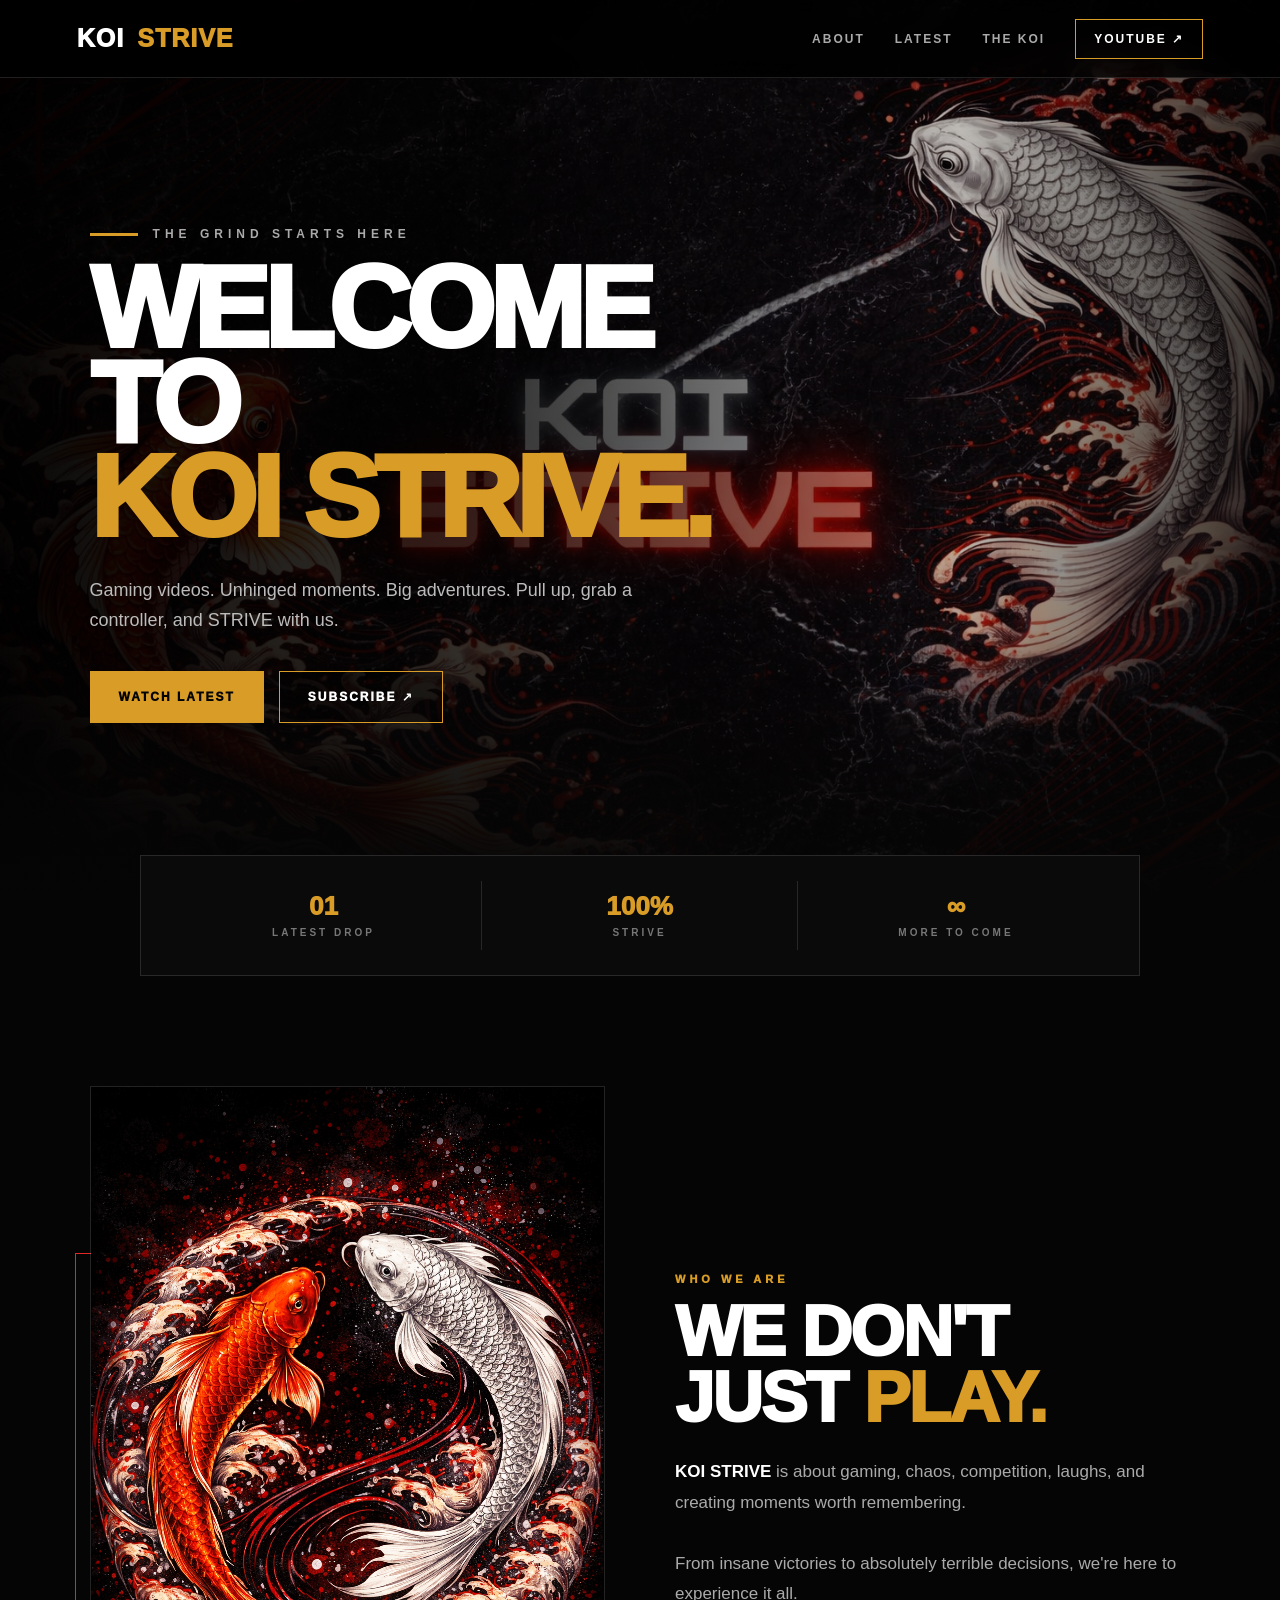
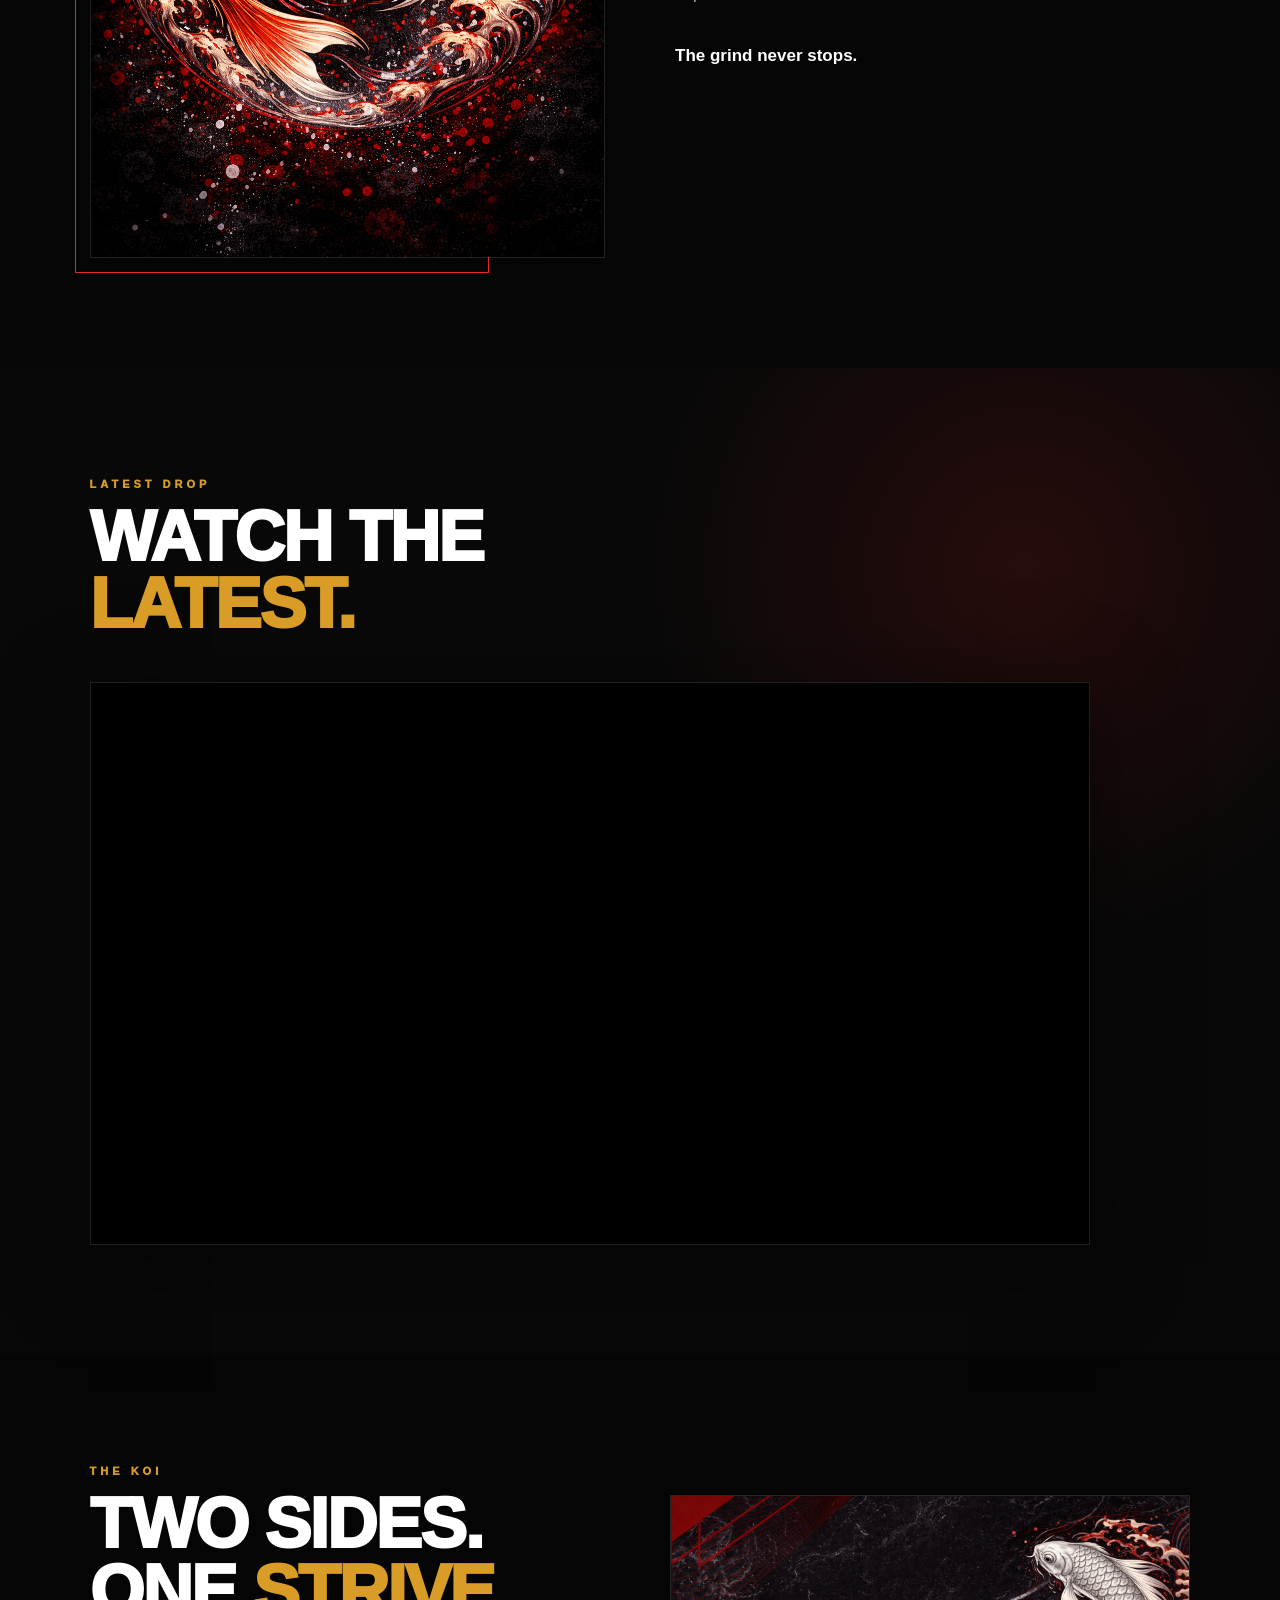
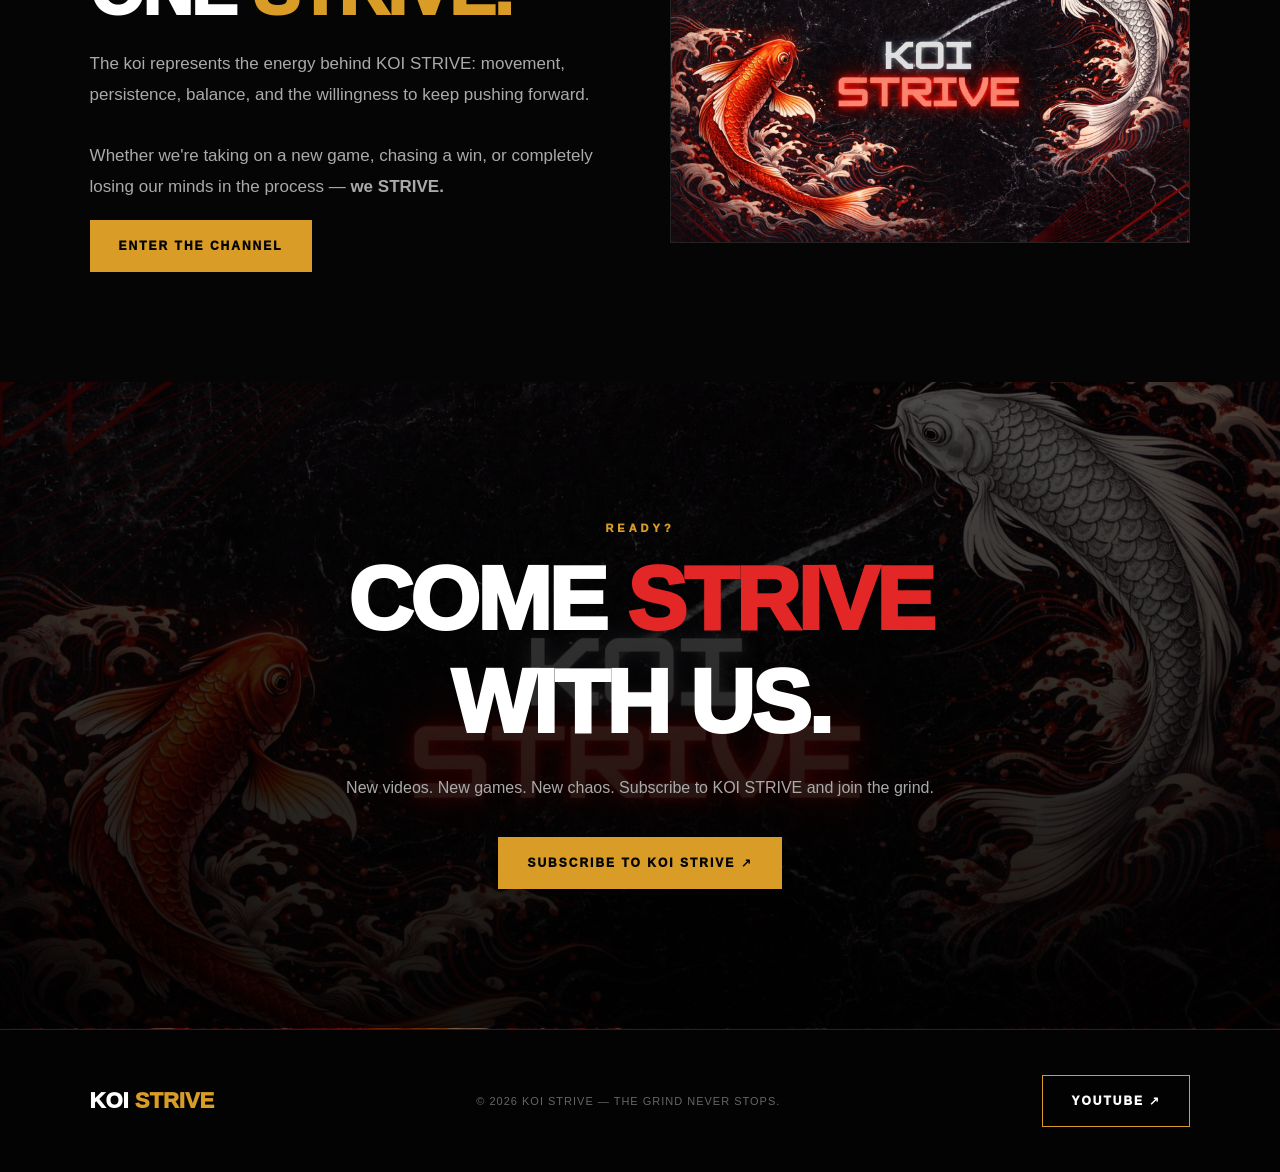
==== commit 99af7ba0: "Update index.html" ====
--- a/index.html
+++ b/index.html
@@ -1,44 +1,43 @@
 <!DOCTYPE html>
 <html lang="en">
 <head>
-
 <meta charset="UTF-8">
-
-<meta name="viewport"
-content="width=device-width, initial-scale=1.0">
-
-<title>KOI STRIVE</title>
-
-<meta name="description"
-content="KOI STRIVE — Gaming. Chaos. Strive.">
-
-<link rel="preconnect"
-href="https://fonts.googleapis.com">
-
-<link rel="preconnect"
-href="https://fonts.gstatic.com"
-crossorigin>
-
-<link href="https://fonts.googleapis.com/css2?family=Anton&family=Inter:wght@400;500;600;700;800;900&display=swap"
-rel="stylesheet">
+<meta name="viewport" content="width=device-width, initial-scale=1.0">
+
+<title>KOI STRIVE — Gaming</title>
+
+<meta name="description" content="KOI STRIVE — Gaming videos. Unhinged moments. Big adventures.">
 
 <style>
-
 *{
-box-sizing:border-box;
-margin:0;
-padding:0;
+    margin:0;
+    padding:0;
+    box-sizing:border-box;
 }
 
 html{
-scroll-behavior:smooth;
+    scroll-behavior:smooth;
 }
 
 body{
-background:#050505;
-color:white;
-font-family:Inter,Arial,sans-serif;
-overflow-x:hidden;
+    background:#050505;
+    color:#fff;
+    font-family:Arial,Helvetica,sans-serif;
+    overflow-x:hidden;
+}
+
+/* =========================
+   COLORS
+========================= */
+
+:root{
+    --black:#050505;
+    --gold:#d99d27;
+    --gold-light:#f0bd45;
+    --red:#e32626;
+    --white:#f5f5f5;
+    --gray:#a5a5a5;
+    --line:rgba(255,255,255,.12);
 }
 
 /* =========================
@@ -46,59 +45,69 @@
 ========================= */
 
 nav{
-position:fixed;
-top:0;
-left:0;
-width:100%;
-height:80px;
-display:flex;
-align-items:center;
-justify-content:space-between;
-padding:0 6%;
-background:rgba(0,0,0,.72);
-backdrop-filter:blur(15px);
-border-bottom:1px solid rgba(255,255,255,.08);
-z-index:100;
+    position:fixed;
+    top:0;
+    left:0;
+    width:100%;
+    height:78px;
+    z-index:1000;
+
+    display:flex;
+    align-items:center;
+    justify-content:space-between;
+
+    padding:0 6%;
+
+    background:rgba(0,0,0,.82);
+    backdrop-filter:blur(14px);
+
+    border-bottom:1px solid var(--line);
 }
 
 .logo{
-font-family:Anton,sans-serif;
-font-size:28px;
-letter-spacing:2px;
-color:white;
-text-decoration:none;
+    text-decoration:none;
+    color:#fff;
+
+    font-size:25px;
+    font-weight:1000;
+    letter-spacing:1px;
 }
 
 .logo span{
-color:#e00000;
+    color:var(--gold);
+    margin-left:5px;
 }
 
 .nav-links{
-display:flex;
-gap:35px;
+    display:flex;
+    align-items:center;
+    gap:30px;
 }
 
 .nav-links a{
-color:#aaa;
-text-decoration:none;
-font-size:11px;
-font-weight:800;
-letter-spacing:2px;
-transition:.25s;
+    color:#aaa;
+    text-decoration:none;
+
+    font-size:12px;
+    font-weight:800;
+    letter-spacing:2px;
+
+    transition:.25s;
 }
 
 .nav-links a:hover{
-color:#e00000;
-}
-
-.youtube{
-border:1px solid #e00000;
-padding:12px 18px;
-color:white!important;
-}
-
-.youtube:hover{
-background:#e00000;
+    color:var(--gold);
+}
+
+.youtube-btn{
+    border:1px solid var(--gold);
+    padding:12px 18px;
+    color:#fff !important;
+}
+
+.youtube-btn:hover{
+    background:var(--gold);
+    color:#000 !important;
 }
 
 /* =========================
@@ -106,178 +115,279 @@
 ========================= */
 
 .hero{
-min-height:100vh;
-position:relative;
-display:flex;
-align-items:center;
-overflow:hidden;
-
-background:
-linear-gradient(
-90deg,
-rgba(0,0,0,.95) 0%,
-rgba(0,0,0,.72) 42%,
-rgba(0,0,0,.25) 100%
-),
-url("koi-banner.jpg");
-
-background-size:cover;
-background-position:center;
-}
-
-.hero:after{
-content:"";
-position:absolute;
-inset:0;
-
-background:
-radial-gradient(
-circle at 80% 45%,
-rgba(210,0,0,.18),
-transparent 35%
-);
-
-pointer-events:none;
+    min-height:100vh;
+
+    position:relative;
+
+    display:flex;
+    align-items:center;
+
+    padding:130px 7% 80px;
+
+    background-image:
+        linear-gradient(
+            90deg,
+            rgba(0,0,0,.96) 0%,
+            rgba(0,0,0,.78) 38%,
+            rgba(0,0,0,.25) 75%,
+            rgba(0,0,0,.8) 100%
+        ),
+        url("49F565D2-846B-4EBD-82F3-778C2D2DA016.png");
+
+    background-size:cover;
+    background-position:center;
+}
+
+.hero::after{
+    content:"";
+    position:absolute;
+    inset:0;
+
+    background:
+        linear-gradient(
+            transparent 70%,
+            #050505 100%
+        );
+
+    pointer-events:none;
 }
 
 .hero-content{
-position:relative;
-z-index:5;
-padding:120px 7%;
-max-width:800px;
-}
-
-.kicker{
-font-size:11px;
-font-weight:900;
-letter-spacing:5px;
-color:#e00000;
-margin-bottom:25px;
-}
-
-.kicker:before{
-content:"";
-display:inline-block;
-width:35px;
-height:2px;
-background:#e00000;
-margin-right:12px;
-vertical-align:middle;
+    position:relative;
+    z-index:2;
+
+    max-width:720px;
+}
+
+.eyebrow{
+    display:flex;
+    align-items:center;
+    gap:15px;
+
+    color:#aaa;
+
+    font-size:12px;
+    font-weight:900;
+    letter-spacing:5px;
+
+    margin-bottom:20px;
+}
+
+.eyebrow::before{
+    content:"";
+    width:48px;
+    height:3px;
+
+    background:var(--gold);
 }
 
 .hero h1{
-font-family:Anton,sans-serif;
-font-size:clamp(80px,13vw,190px);
-line-height:.78;
-letter-spacing:2px;
+    font-size:clamp(58px,9vw,125px);
+
+    line-height:.82;
+
+    font-weight:1000;
+    letter-spacing:-6px;
+
+    text-transform:uppercase;
 }
 
 .hero h1 span{
-color:#e00000;
-display:block;
-}
-
-.hero-description{
-margin-top:35px;
-max-width:520px;
-color:#aaa;
-font-size:15px;
-line-height:1.8;
-}
-
-.buttons{
-display:flex;
-gap:12px;
-margin-top:35px;
-flex-wrap:wrap;
+    color:var(--gold);
+}
+
+.hero-text{
+    max-width:570px;
+
+    margin-top:30px;
+
+    color:#bcbcbc;
+
+    font-size:18px;
+    line-height:1.7;
+}
+
+.hero-buttons{
+    display:flex;
+    gap:15px;
+
+    margin-top:35px;
 }
 
 .btn{
-padding:16px 25px;
-text-decoration:none;
-font-size:10px;
-font-weight:900;
-letter-spacing:2px;
-transition:.25s;
-}
-
-.red{
-background:#d90000;
-color:white;
-}
-
-.red:hover{
-background:#ff1b1b;
-transform:translateY(-3px);
-}
-
-.dark{
-border:1px solid #444;
-color:white;
-}
-
-.dark:hover{
-border-color:#e00000;
-}
-
-.scroll{
-position:absolute;
-bottom:30px;
-left:7%;
-font-size:9px;
-letter-spacing:4px;
-color:#666;
-}
-
-/* =========================
-   KOI ART
-========================= */
-
-.koi-art{
-padding:120px 7%;
-background:#050505;
-position:relative;
-}
-
-.koi-art-grid{
-display:grid;
-grid-template-columns:1fr 1fr;
-gap:70px;
-align-items:center;
-}
-
-.koi-image{
-width:100%;
-max-height:650px;
-object-fit:cover;
-border:1px solid #222;
-box-shadow:
-0 0 100px rgba(190,0,0,.12);
-}
-
-.art-copy h2{
-font-family:Anton,sans-serif;
-font-size:clamp(60px,8vw,110px);
-line-height:.85;
-}
-
-.art-copy h2 span{
-color:#e00000;
-}
-
-.art-copy p{
-margin-top:30px;
-max-width:500px;
-color:#999;
-line-height:1.9;
-font-size:14px;
-}
-
-.red-line{
-margin-top:35px;
-width:80px;
-height:3px;
-background:#e00000;
+    display:inline-flex;
+    align-items:center;
+    justify-content:center;
+
+    padding:18px 28px;
+
+    text-decoration:none;
+
+    font-size:12px;
+    font-weight:1000;
+    letter-spacing:2px;
+
+    border:1px solid var(--gold);
+
+    transition:.25s;
+}
+
+.btn-primary{
+    background:var(--gold);
+    color:#050505;
+}
+
+.btn-primary:hover{
+    background:var(--gold-light);
+    transform:translateY(-3px);
+}
+
+.btn-secondary{
+    color:#fff;
+    background:rgba(0,0,0,.35);
+}
+
+.btn-secondary:hover{
+    background:#fff;
+    color:#000;
+}
+
+/* =========================
+   STATS
+========================= */
+
+.stats{
+    position:relative;
+    z-index:5;
+
+    display:grid;
+    grid-template-columns:repeat(3,1fr);
+
+    max-width:1000px;
+
+    margin:-45px auto 0;
+
+    padding:25px;
+
+    background:#0a0a0a;
+
+    border:1px solid var(--line);
+}
+
+.stat{
+    text-align:center;
+    padding:10px;
+
+    border-right:1px solid var(--line);
+}
+
+.stat:last-child{
+    border-right:none;
+}
+
+.stat strong{
+    display:block;
+
+    color:var(--gold);
+
+    font-size:26px;
+    font-weight:1000;
+}
+
+.stat span{
+    color:#777;
+
+    font-size:10px;
+    font-weight:800;
+    letter-spacing:3px;
+}
+
+/* =========================
+   SECTION
+========================= */
+
+section{
+    padding:110px 7%;
+}
+
+.section-label{
+    color:var(--gold);
+
+    font-size:11px;
+    font-weight:1000;
+    letter-spacing:4px;
+
+    margin-bottom:14px;
+}
+
+.section-title{
+    font-size:clamp(38px,6vw,70px);
+
+    line-height:.95;
+
+    font-weight:1000;
+    text-transform:uppercase;
+
+    letter-spacing:-2px;
+}
+
+.section-title span{
+    color:var(--gold);
+}
+
+/* =========================
+   ABOUT
+========================= */
+
+.about{
+    display:grid;
+    grid-template-columns:1fr 1fr;
+    gap:70px;
+
+    align-items:center;
+}
+
+.about-image{
+    position:relative;
+}
+
+.about-image img{
+    display:block;
+
+    width:100%;
+
+    border:1px solid var(--line);
+
+    filter:saturate(1.08);
+}
+
+.about-image::before{
+    content:"";
+
+    position:absolute;
+
+    width:80%;
+    height:80%;
+
+    left:-15px;
+    bottom:-15px;
+
+    border:1px solid var(--red);
+
+    z-index:-1;
+}
+
+.about-text{
+    color:#aaa;
+
+    font-size:17px;
+    line-height:1.8;
+
+    margin-top:25px;
+}
+
+.about-text strong{
+    color:#fff;
 }
 
 /* =========================
@@ -285,254 +395,114 @@
 ========================= */
 
 .latest{
-padding:120px 7%;
-border-top:1px solid #181818;
-}
-
-.section-label{
-font-size:10px;
-font-weight:900;
-letter-spacing:4px;
-color:#e00000;
-margin-bottom:18px;
-}
-
-.latest h2{
-font-family:Anton,sans-serif;
-font-size:clamp(60px,8vw,110px);
-line-height:.85;
-}
-
-.latest h2 span{
-color:#e00000;
-}
-
-.video-card{
-margin-top:50px;
-display:grid;
-grid-template-columns:1.5fr .5fr;
-background:#0b0b0b;
-border:1px solid #252525;
-}
-
-.video-thumbnail{
-position:relative;
-aspect-ratio:16/9;
-overflow:hidden;
-}
-
-.video-thumbnail img{
-width:100%;
-height:100%;
-object-fit:cover;
-transition:.5s;
-}
-
-.video-thumbnail:hover img{
-transform:scale(1.04);
-}
-
-.play{
-position:absolute;
-left:50%;
-top:50%;
-transform:translate(-50%,-50%);
-width:70px;
-height:70px;
-border-radius:50%;
-background:#e00000;
-display:grid;
-place-items:center;
-font-size:20px;
-}
-
-.video-info{
-padding:40px;
-display:flex;
-flex-direction:column;
-justify-content:center;
-}
-
-.video-info small{
-color:#e00000;
-font-weight:900;
-letter-spacing:3px;
-font-size:9px;
-}
-
-.video-info h3{
-font-family:Anton,sans-serif;
-font-size:38px;
-line-height:.95;
-margin:15px 0;
-}
-
-.video-info p{
-color:#777;
-font-size:12px;
-line-height:1.7;
-margin-bottom:25px;
-}
-
-/* =========================
-   GAMES
-========================= */
-
-.games{
-padding:120px 7%;
-background:
-linear-gradient(
-rgba(0,0,0,.93),
-rgba(0,0,0,.93)
-),
-url("koi-art.jpg");
-
-background-size:cover;
-background-position:center;
-background-attachment:fixed;
-}
-
-.games h2{
-font-family:Anton,sans-serif;
-font-size:clamp(60px,8vw,110px);
-line-height:.85;
-}
-
-.games h2 span{
-color:#e00000;
-}
-
-.game-grid{
-margin-top:55px;
-display:grid;
-grid-template-columns:repeat(4,1fr);
-gap:12px;
-}
-
-.game{
-min-height:240px;
-padding:25px;
-border:1px solid #272727;
-background:rgba(0,0,0,.65);
-display:flex;
-flex-direction:column;
-justify-content:flex-end;
-transition:.3s;
-}
-
-.game:hover{
-border-color:#e00000;
-transform:translateY(-5px);
-}
-
-.game-number{
-color:#e00000;
-font-weight:900;
-font-size:10px;
-margin-bottom:auto;
-}
-
-.game h3{
-font-family:Anton,sans-serif;
-font-size:35px;
-}
-
-.game p{
-font-size:11px;
-color:#777;
-line-height:1.6;
-}
-
-/* =========================
-   ABOUT
-========================= */
-
-.about{
-padding:120px 7%;
-display:grid;
-grid-template-columns:1fr 1fr;
-gap:100px;
-border-top:1px solid #181818;
-}
-
-.about h2{
-font-family:Anton,sans-serif;
-font-size:clamp(60px,8vw,110px);
-line-height:.85;
-}
-
-.about h2 span{
-color:#e00000;
-}
-
-.about-text{
-color:#999;
-line-height:1.9;
-font-size:14px;
-}
-
-.about-text p{
-margin-bottom:25px;
-}
-
-.signature{
-font-family:Anton,sans-serif;
-font-size:22px;
-color:#e00000;
-letter-spacing:3px;
-}
-
-/* =========================
-   FINAL CTA
-========================= */
-
-.join{
-min-height:70vh;
-display:flex;
-flex-direction:column;
-align-items:center;
-justify-content:center;
-text-align:center;
-position:relative;
-overflow:hidden;
-
-background:
-linear-gradient(
-rgba(0,0,0,.78),
-rgba(0,0,0,.9)
-),
-url("koi-banner.jpg");
-
-background-size:cover;
-background-position:center;
-}
-
-.join:before{
-content:"KOI";
-position:absolute;
-font-family:Anton,sans-serif;
-font-size:35vw;
-color:rgba(255,0,0,.035);
-}
-
-.join-content{
-position:relative;
-z-index:2;
-}
-
-.join h2{
-font-family:Anton,sans-serif;
-font-size:clamp(75px,11vw,160px);
-line-height:.8;
-}
-
-.join h2 span{
-color:#e00000;
-}
-
-.join p{
-margin:30px 0;
-color:#999;
+    background:
+        radial-gradient(
+            circle at 80% 20%,
+            rgba(227,38,38,.14),
+            transparent 30%
+        ),
+        #080808;
+}
+
+.video-wrap{
+    margin-top:45px;
+
+    max-width:1000px;
+
+    border:1px solid var(--line);
+
+    background:#000;
+
+    box-shadow:
+        0 20px 80px rgba(0,0,0,.5);
+}
+
+.video-wrap iframe{
+    display:block;
+
+    width:100%;
+    aspect-ratio:16/9;
+
+    border:0;
+}
+
+/* =========================
+   FEATURE
+========================= */
+
+.feature{
+    display:grid;
+    grid-template-columns:1fr 1fr;
+
+    gap:60px;
+
+    align-items:center;
+}
+
+.feature-image{
+    position:relative;
+}
+
+.feature-image img{
+    width:100%;
+    display:block;
+
+    border:1px solid var(--line);
+}
+
+.feature-content p{
+    margin-top:25px;
+
+    color:#aaa;
+
+    font-size:17px;
+    line-height:1.8;
+}
+
+/* =========================
+   CTA
+========================= */
+
+.cta{
+    text-align:center;
+
+    position:relative;
+
+    padding:140px 7%;
+
+    background:
+        linear-gradient(
+            rgba(0,0,0,.7),
+            rgba(0,0,0,.92)
+        ),
+        url("49F565D2-846B-4EBD-82F3-778C2D2DA016.png");
+
+    background-size:cover;
+    background-position:center;
+}
+
+.cta h2{
+    font-size:clamp(45px,7vw,90px);
+
+    font-weight:1000;
+
+    text-transform:uppercase;
+
+    letter-spacing:-3px;
+}
+
+.cta h2 span{
+    color:var(--red);
+}
+
+.cta p{
+    max-width:600px;
+
+    margin:20px auto 35px;
+
+    color:#aaa;
+
+    line-height:1.7;
 }
 
 /* =========================
@@ -540,233 +510,379 @@
 ========================= */
 
 footer{
-padding:35px 7%;
-border-top:1px solid #222;
-display:flex;
-justify-content:space-between;
-align-items:center;
-background:#030303;
+    padding:45px 7%;
+
+    border-top:1px solid var(--line);
+
+    background:#030303;
+}
+
+.footer-inner{
+    display:flex;
+
+    align-items:center;
+    justify-content:space-between;
+
+    gap:20px;
+}
+
+.footer-logo{
+    color:#fff;
+
+    font-size:22px;
+    font-weight:1000;
+}
+
+.footer-logo span{
+    color:var(--gold);
 }
 
 footer p{
-font-size:10px;
-color:#555;
-letter-spacing:1px;
-}
-
-footer a{
-color:#e00000;
-text-decoration:none;
-font-size:10px;
-font-weight:900;
-letter-spacing:2px;
+    color:#666;
+
+    font-size:11px;
+    letter-spacing:1px;
 }
 
 /* =========================
    MOBILE
 ========================= */
 
-@media(max-width:850px){
-
-nav{
-padding:0 22px;
-}
-
-.nav-links{
-display:none;
-}
-
-.hero{
-min-height:100vh;
-background-position:62% center;
-}
-
-.hero-content{
-padding:130px 28px 80px;
-}
-
-.hero h1{
-font-size:76px;
-}
-
-.hero-description{
-font-size:14px;
-}
-
-.koi-art-grid{
-grid-template-columns:1fr;
-gap:45px;
-}
-
-.koi-image{
-max-height:none;
-}
-
-.video-card{
-grid-template-columns:1fr;
-}
-
-.video-info{
-padding:30px;
-}
-
-.game-grid{
-grid-template-columns:1fr 1fr;
-}
-
-.about{
-grid-template-columns:1fr;
-gap:45px;
-}
-
-}
-
-@media(max-width:500px){
-
-.hero h1{
-font-size:68px;
-}
-
-.game-grid{
-grid-template-columns:1fr;
-}
-
-.game{
-min-height:190px;
-}
-
-.join h2{
-font-size:75px;
-}
-
-footer{
-flex-direction:column;
-align-items:flex-start;
-gap:18px;
-}
-
-}
-
+@media(max-width:800px){
+
+    nav{
+        height:70px;
+
+        padding:0 5%;
+    }
+
+    .logo{
+        font-size:21px;
+    }
+
+    .nav-links{
+        gap:10px;
+    }
+
+    .nav-links a:not(.youtube-btn){
+        display:none;
+    }
+
+    .youtube-btn{
+        padding:10px 12px;
+
+        font-size:9px;
+    }
+
+    .hero{
+        min-height:850px;
+
+        padding:120px 6% 80px;
+
+        background-position:58% center;
+    }
+
+    .hero h1{
+        font-size:65px;
+
+        letter-spacing:-4px;
+    }
+
+    .hero-text{
+        font-size:16px;
+    }
+
+    .hero-buttons{
+        flex-direction:column;
+
+        max-width:270px;
+    }
+
+    .stats{
+        margin:-30px 6% 0;
+
+        grid-template-columns:1fr;
+
+        padding:10px;
+    }
+
+    .stat{
+        border-right:none;
+
+        border-bottom:1px solid var(--line);
+
+        padding:18px;
+    }
+
+    .stat:last-child{
+        border-bottom:none;
+    }
+
+    section{
+        padding:80px 6%;
+    }
+
+    .about,
+    .feature{
+        grid-template-columns:1fr;
+
+        gap:40px;
+    }
+
+    .about{
+        display:flex;
+        flex-direction:column-reverse;
+    }
+
+    .section-title{
+        font-size:48px;
+    }
+
+    .video-wrap{
+        margin-top:30px;
+    }
+
+    .cta{
+        padding:100px 6%;
+    }
+
+    .cta h2{
+        font-size:52px;
+    }
+
+    .footer-inner{
+        flex-direction:column;
+
+        text-align:center;
+    }
+}
 </style>
-
 </head>
 
-
 <body>
 
-
-<!-- NAVIGATION -->
+<!-- =========================
+     NAVIGATION
+========================= -->
 
 <nav>
 
-<a class="logo" href="#">
-KOI <span>STRIVE</span>
+<a class="logo" href="#top">
+    KOI <span>STRIVE</span>
 </a>
 
 <div class="nav-links">
 
+<a href="#about">ABOUT</a>
+
 <a href="#latest">LATEST</a>
-<a href="#games">GAMES</a>
-<a href="#about">ABOUT</a>
-
-</div>
-
-<a class="youtube"
-href="https://youtube.com/@koistrive-m4bl"
+
+<a href="#feature">THE KOI</a>
+
+<a
+class="youtube-btn"
+href="https://youtube.com/@koistrive-m4bl?si=Ys8Gnmtv5Yq04iKd"
 target="_blank">
-
 YOUTUBE ↗
-
 </a>
 
+</div>
+
 </nav>
 
 
-<!-- HERO -->
-
-<section class="hero">
+<!-- =========================
+     HERO
+========================= -->
+
+<header class="hero" id="top">
 
 <div class="hero-content">
 
-<div class="kicker">
-THE STRIVE BEGINS
+<div class="eyebrow">
+THE GRIND STARTS HERE
 </div>
 
 <h1>
-KOI
+WELCOME TO<br>
+<span>KOI STRIVE.</span>
+</h1>
+
+<p class="hero-text">
+Gaming videos. Unhinged moments. Big adventures.
+Pull up, grab a controller, and STRIVE with us.
+</p>
+
+<div class="hero-buttons">
+
+<a class="btn btn-primary" href="#latest">
+WATCH LATEST
+</a>
+
+<a
+class="btn btn-secondary"
+href="https://youtube.com/@koistrive-m4bl?si=Ys8Gnmtv5Yq04iKd"
+target="_blank">
+SUBSCRIBE ↗
+</a>
+
+</div>
+
+</div>
+
+</header>
+
+
+<!-- =========================
+     STATS
+========================= -->
+
+<div class="stats">
+
+<div class="stat">
+<strong>01</strong>
+<span>LATEST DROP</span>
+</div>
+
+<div class="stat">
+<strong>100%</strong>
 <span>STRIVE</span>
-</h1>
-
-<p class="hero-description">
-
-Gaming videos. Crazy moments.
-Big adventures.
-
-Welcome to the world of KOI STRIVE.
-
+</div>
+
+<div class="stat">
+<strong>∞</strong>
+<span>MORE TO COME</span>
+</div>
+
+</div>
+
+
+<!-- =========================
+     ABOUT
+========================= -->
+
+<section id="about">
+
+<div class="about">
+
+<div class="about-image">
+
+<img
+src="0F1072A0-4CD2-48AB-827F-D464D4B40809.png"
+alt="KOI STRIVE koi artwork">
+
+</div>
+
+<div>
+
+<div class="section-label">
+WHO WE ARE
+</div>
+
+<h2 class="section-title">
+WE DON'T<br>
+JUST <span>PLAY.</span>
+</h2>
+
+<p class="about-text">
+<strong>KOI STRIVE</strong> is about gaming,
+chaos, competition, laughs, and creating moments
+worth remembering.
+
+<br><br>
+
+From insane victories to absolutely terrible
+decisions, we're here to experience it all.
+
+<br><br>
+
+<strong>The grind never stops.</strong>
 </p>
 
-<div class="buttons">
-
-<a class="btn red" href="#latest">
-WATCH THE LATEST
-</a>
-
-<a
-class="btn dark"
-href="https://youtube.com/@koistrive-m4bl"
-target="_blank">
-
-SUBSCRIBE ↗
-
-</a>
-
-</div>
-
-</div>
-
-<div class="scroll">
-SCROLL TO ENTER THE STRIVE ↓
+</div>
+
 </div>
 
 </section>
 
 
-<!-- KOI ART -->
-
-<section class="koi-art">
-
-<div class="koi-art-grid">
-
-<img
-class="koi-image"
-src="koi-art.jpg"
-alt="KOI STRIVE koi artwork">
-
-<div class="art-copy">
+<!-- =========================
+     LATEST VIDEO
+========================= -->
+
+<section class="latest" id="latest">
 
 <div class="section-label">
-THE SYMBOL
-</div>
-
-<h2>
-TWO KOI.<br>
+LATEST DROP
+</div>
+
+<h2 class="section-title">
+WATCH THE<br>
+<span>LATEST.</span>
+</h2>
+
+<div class="video-wrap">
+
+<iframe
+src="https://www.youtube.com/embed/OiLu_pBrxUs"
+title="KOI STRIVE Latest Video"
+allow="accelerometer; autoplay; clipboard-write; encrypted-media; gyroscope; picture-in-picture; web-share"
+allowfullscreen>
+</iframe>
+
+</div>
+
+</section>
+
+
+<!-- =========================
+     FEATURE
+========================= -->
+
+<section id="feature">
+
+<div class="feature">
+
+<div class="feature-content">
+
+<div class="section-label">
+THE KOI
+</div>
+
+<h2 class="section-title">
+TWO SIDES.<br>
 ONE <span>STRIVE.</span>
 </h2>
 
 <p>
-
-The koi represents movement.
-Persistence. Growth.
-
-No matter how difficult the current gets,
-you keep moving forward.
-
-That's KOI STRIVE.
-
+The koi represents the energy behind KOI STRIVE:
+movement, persistence, balance, and the willingness
+to keep pushing forward.
+
+<br><br>
+
+Whether we're taking on a new game, chasing a win,
+or completely losing our minds in the process —
+
+<strong>we STRIVE.</strong>
 </p>
 
-<div class="red-line"></div>
+<br>
+
+<a
+class="btn btn-primary"
+href="https://youtube.com/@koistrive-m4bl?si=Ys8Gnmtv5Yq04iKd"
+target="_blank">
+ENTER THE CHANNEL
+</a>
+
+</div>
+
+<div class="feature-image">
+
+<img
+src="49F565D2-846B-4EBD-82F3-778C2D2DA016.png"
+alt="KOI STRIVE red and white koi banner">
 
 </div>
 
@@ -775,227 +891,62 @@
 </section>
 
 
-<!-- LATEST VIDEO -->
-
-<section id="latest" class="latest">
+<!-- =========================
+     CTA
+========================= -->
+
+<section class="cta">
 
 <div class="section-label">
-LATEST DROP
+READY?
 </div>
 
 <h2>
-EARTH IS<br>
-<span>COOKED.</span>
+COME <span>STRIVE</span><br>
+WITH US.
 </h2>
 
-<div class="video-card">
+<p>
+New videos. New games. New chaos.
+Subscribe to KOI STRIVE and join the grind.
+</p>
 
 <a
-class="video-thumbnail"
-href="https://youtu.be/OiLu_pBrxUs"
+class="btn btn-primary"
+href="https://youtube.com/@koistrive-m4bl?si=Ys8Gnmtv5Yq04iKd"
 target="_blank">
-
-<img
-src="https://img.youtube.com/vi/OiLu_pBrxUs/maxresdefault.jpg"
-alt="KOI STRIVE Directive 8020 video">
-
-<div class="play">
-▶
-</div>
-
+SUBSCRIBE TO KOI STRIVE ↗
 </a>
 
-<div class="video-info">
-
-<small>
-DIRECTIVE 8020 • PART 1
-</small>
-
-<h3>
-WE SAVING THE EARTH!!
-</h3>
+</section>
+
+
+<!-- =========================
+     FOOTER
+========================= -->
+
+<footer>
+
+<div class="footer-inner">
+
+<div class="footer-logo">
+KOI <span>STRIVE</span>
+</div>
 
 <p>
-
-The newest KOI STRIVE adventure.
-The Earth is cooked.
-
-Now let's see if we can survive.
-
+© 2026 KOI STRIVE — THE GRIND NEVER STOPS.
 </p>
 
 <a
-class="btn red"
-href="https://youtu.be/OiLu_pBrxUs"
+class="btn btn-secondary"
+href="https://youtube.com/@koistrive-m4bl?si=Ys8Gnmtv5Yq04iKd"
 target="_blank">
-
-WATCH VIDEO ↗
-
+YOUTUBE ↗
 </a>
 
 </div>
 
-</div>
-
-</section>
-
-
-<!-- GAMES -->
-
-<section id="games" class="games">
-
-<div class="section-label">
-THE ROTATION
-</div>
-
-<h2>
-WHAT ARE WE<br>
-<span>PLAYING?</span>
-</h2>
-
-<div class="game-grid">
-
-<div class="game">
-<div class="game-number">01</div>
-<h3>HORROR</h3>
-<p>
-Fear, chaos and terrible decisions.
-</p>
-</div>
-
-<div class="game">
-<div class="game-number">02</div>
-<h3>ACTION</h3>
-<p>
-Big fights. Big moments.
-</p>
-</div>
-
-<div class="game">
-<div class="game-number">03</div>
-<h3>CO-OP</h3>
-<p>
-The squad enters. Chaos follows.
-</p>
-</div>
-
-<div class="game">
-<div class="game-number">04</div>
-<h3>WILDCARD</h3>
-<p>
-Whatever looks fun next.
-</p>
-</div>
-
-</div>
-
-</section>
-
-
-<!-- ABOUT -->
-
-<section id="about" class="about">
-
-<div>
-
-<div class="section-label">
-THE CHANNEL
-</div>
-
-<h2>
-MORE THAN<br>
-<span>GAMING.</span>
-</h2>
-
-</div>
-
-<div class="about-text">
-
-<p>
-
-KOI STRIVE is a gaming channel built around
-the moments that make games unforgettable.
-
-</p>
-
-<p>
-
-Funny moments.
-Intense battles.
-Crazy adventures.
-Friends.
-Stories.
-
-Whatever happens next —
-
-we STRIVE.
-
-</p>
-
-<div class="signature">
-KOI STRIVE
-</div>
-
-</div>
-
-</section>
-
-
-<!-- JOIN -->
-
-<section class="join">
-
-<div class="join-content">
-
-<div class="section-label">
-THE NEXT ADVENTURE STARTS HERE
-</div>
-
-<h2>
-JOIN THE<br>
-<span>STRIVE.</span>
-</h2>
-
-<p>
-Subscribe and become part of the journey.
-</p>
-
-<a
-class="btn red"
-href="https://youtube.com/@koistrive-m4bl"
-target="_blank">
-
-SUBSCRIBE TO KOI STRIVE ↗
-
-</a>
-
-</div>
-
-</section>
-
-
-<!-- FOOTER -->
-
-<footer>
-
-<a class="logo" href="#">
-KOI <span>STRIVE</span>
-</a>
-
-<p>
-© 2026 KOI STRIVE
-</p>
-
-<a
-href="https://youtube.com/@koistrive-m4bl"
-target="_blank">
-
-YOUTUBE ↗
-
-</a>
-
 </footer>
-
 
 </body>
 </html>
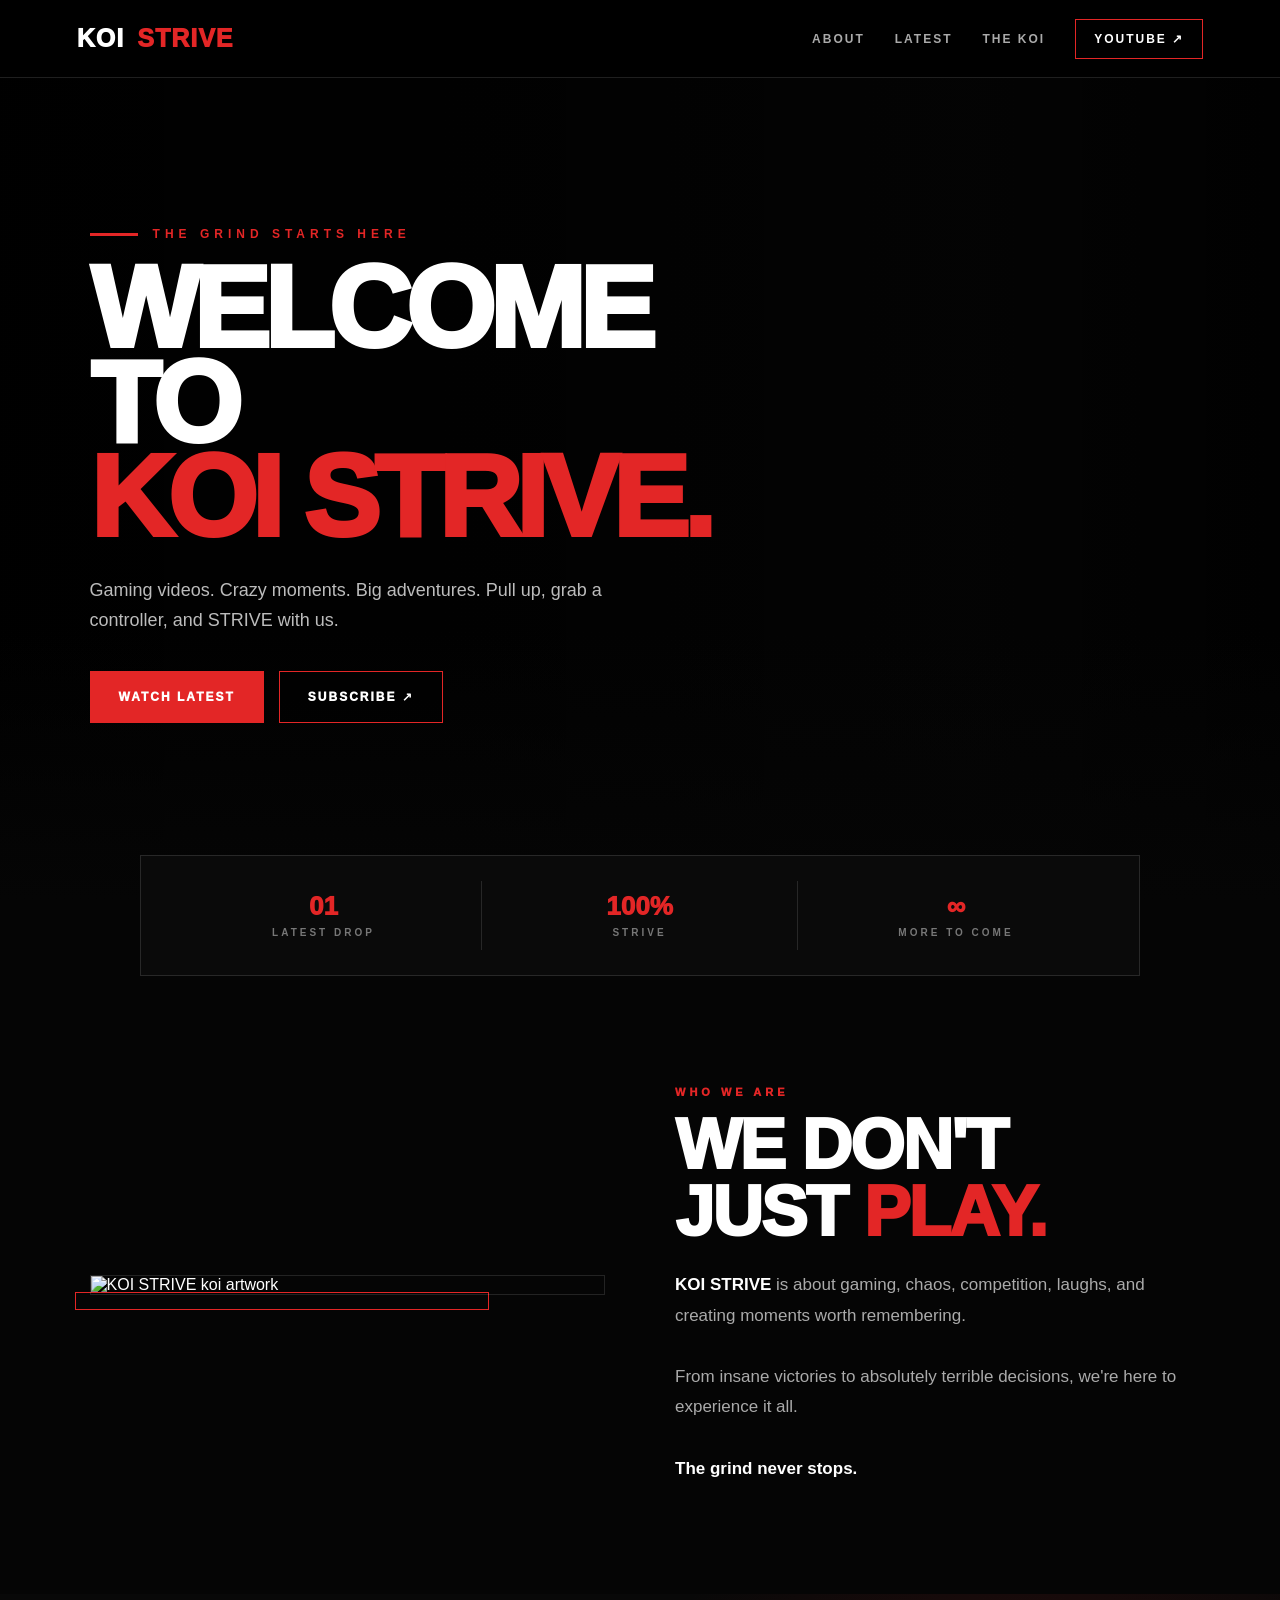
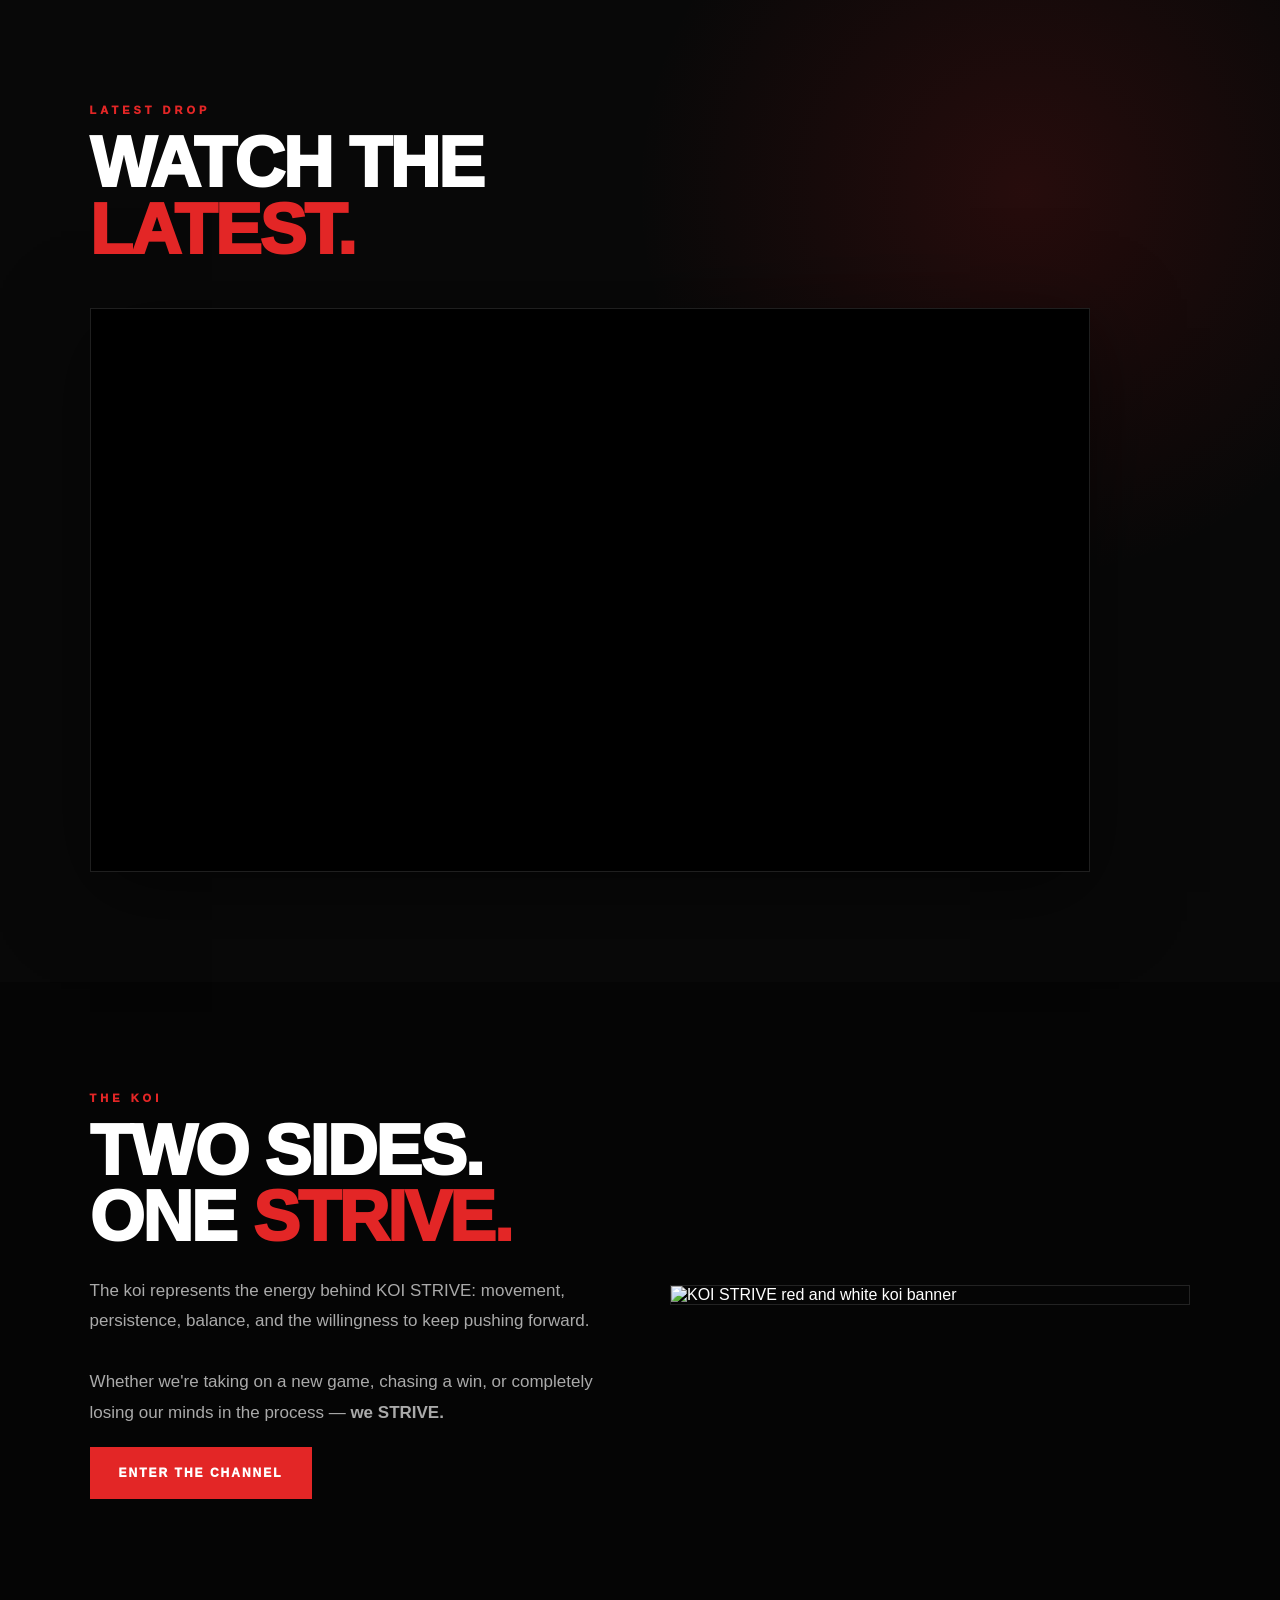
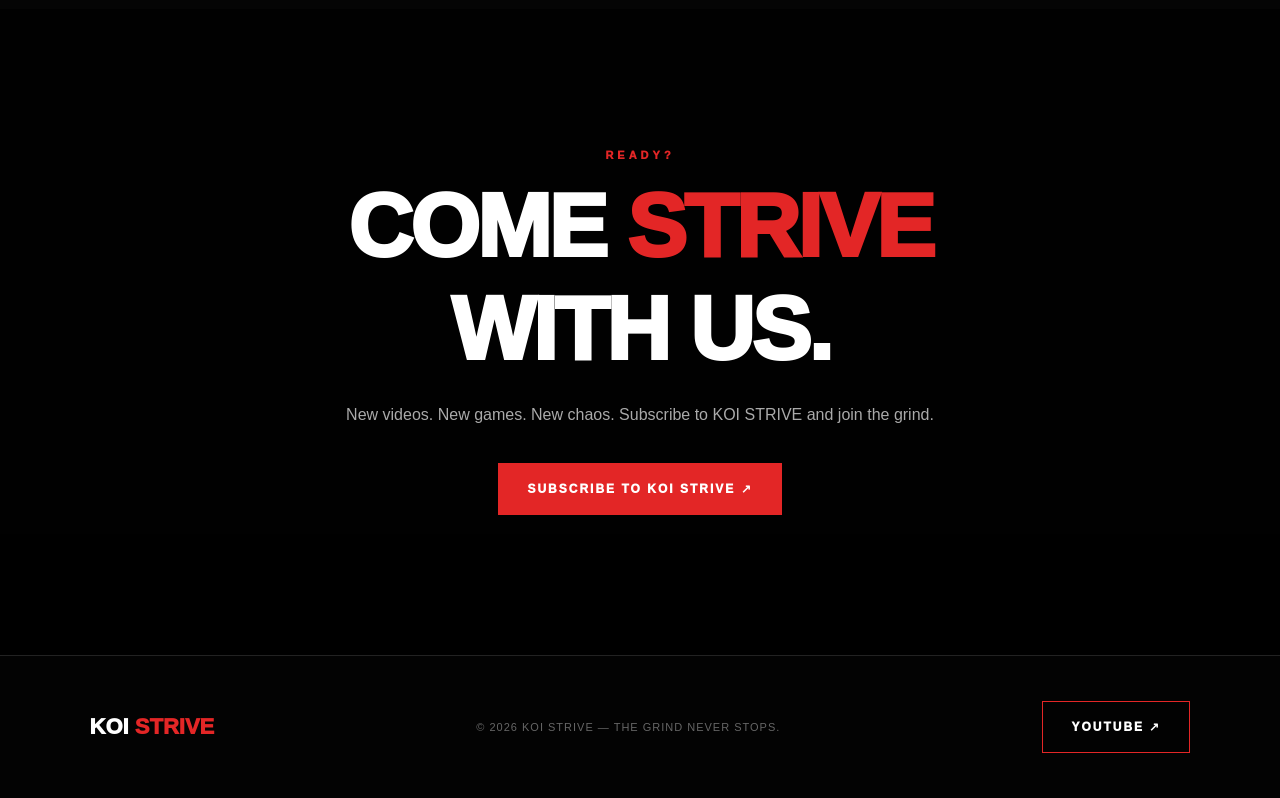
==== commit 84a3b551: "Update index.html" ====
--- a/index.html
+++ b/index.html
@@ -25,10 +25,6 @@
     font-family:Arial,Helvetica,sans-serif;
     overflow-x:hidden;
 }
-
-/* =========================
-   COLORS
-========================= */
 
 :root{
     --black:#050505;
@@ -40,9 +36,7 @@
     --line:rgba(255,255,255,.12);
 }
 
-/* =========================
-   NAVIGATION
-========================= */
+/* NAVIGATION */
 
 nav{
     position:fixed;
@@ -67,14 +61,13 @@
 .logo{
     text-decoration:none;
     color:#fff;
-
     font-size:25px;
     font-weight:1000;
     letter-spacing:1px;
 }
 
 .logo span{
-    color:var(--gold);
+    color:var(--red);
     margin-left:5px;
 }
 
@@ -87,32 +80,28 @@
 .nav-links a{
     color:#aaa;
     text-decoration:none;
-
     font-size:12px;
     font-weight:800;
     letter-spacing:2px;
-
     transition:.25s;
 }
 
 .nav-links a:hover{
-    color:var(--gold);
+    color:var(--red);
 }
 
 .youtube-btn{
-    border:1px solid var(--gold);
+    border:1px solid var(--red);
     padding:12px 18px;
     color:#fff !important;
 }
 
 .youtube-btn:hover{
-    background:var(--gold);
-    color:#000 !important;
-}
-
-/* =========================
-   HERO
-========================= */
+    background:var(--red);
+    color:#fff !important;
+}
+
+/* HERO */
 
 .hero{
     min-height:100vh;
@@ -129,10 +118,10 @@
             90deg,
             rgba(0,0,0,.96) 0%,
             rgba(0,0,0,.78) 38%,
-            rgba(0,0,0,.25) 75%,
-            rgba(0,0,0,.8) 100%
+            rgba(0,0,0,.30) 75%,
+            rgba(0,0,0,.82) 100%
         ),
-        url("49F565D2-846B-4EBD-82F3-778C2D2DA016.png");
+        url("https://raw.githubusercontent.com/KOIStrive/koistrive-website/main/49F565D2-846B-4EBD-82F3-778C2D2DA016.png");
 
     background-size:cover;
     background-position:center;
@@ -155,7 +144,6 @@
 .hero-content{
     position:relative;
     z-index:2;
-
     max-width:720px;
 }
 
@@ -164,7 +152,7 @@
     align-items:center;
     gap:15px;
 
-    color:#aaa;
+    color:var(--red);
 
     font-size:12px;
     font-weight:900;
@@ -177,23 +165,19 @@
     content:"";
     width:48px;
     height:3px;
-
-    background:var(--gold);
+    background:var(--red);
 }
 
 .hero h1{
     font-size:clamp(58px,9vw,125px);
-
     line-height:.82;
-
     font-weight:1000;
     letter-spacing:-6px;
-
     text-transform:uppercase;
 }
 
 .hero h1 span{
-    color:var(--gold);
+    color:var(--red);
 }
 
 .hero-text{
@@ -210,7 +194,6 @@
 .hero-buttons{
     display:flex;
     gap:15px;
-
     margin-top:35px;
 }
 
@@ -227,18 +210,18 @@
     font-weight:1000;
     letter-spacing:2px;
 
-    border:1px solid var(--gold);
+    border:1px solid var(--red);
 
     transition:.25s;
 }
 
 .btn-primary{
-    background:var(--gold);
-    color:#050505;
+    background:var(--red);
+    color:#fff;
 }
 
 .btn-primary:hover{
-    background:var(--gold-light);
+    background:#ff2c2c;
     transform:translateY(-3px);
 }
 
@@ -252,9 +235,7 @@
     color:#000;
 }
 
-/* =========================
-   STATS
-========================= */
+/* STATS */
 
 .stats{
     position:relative;
@@ -288,7 +269,7 @@
 .stat strong{
     display:block;
 
-    color:var(--gold);
+    color:var(--red);
 
     font-size:26px;
     font-weight:1000;
@@ -302,16 +283,14 @@
     letter-spacing:3px;
 }
 
-/* =========================
-   SECTION
-========================= */
+/* SECTIONS */
 
 section{
     padding:110px 7%;
 }
 
 .section-label{
-    color:var(--gold);
+    color:var(--red);
 
     font-size:11px;
     font-weight:1000;
@@ -332,12 +311,10 @@
 }
 
 .section-title span{
-    color:var(--gold);
-}
-
-/* =========================
-   ABOUT
-========================= */
+    color:var(--red);
+}
+
+/* ABOUT */
 
 .about{
     display:grid;
@@ -390,9 +367,7 @@
     color:#fff;
 }
 
-/* =========================
-   LATEST VIDEO
-========================= */
+/* LATEST VIDEO */
 
 .latest{
     background:
@@ -426,9 +401,7 @@
     border:0;
 }
 
-/* =========================
-   FEATURE
-========================= */
+/* FEATURE */
 
 .feature{
     display:grid;
@@ -459,9 +432,7 @@
     line-height:1.8;
 }
 
-/* =========================
-   CTA
-========================= */
+/* CTA */
 
 .cta{
     text-align:center;
@@ -472,10 +443,10 @@
 
     background:
         linear-gradient(
-            rgba(0,0,0,.7),
-            rgba(0,0,0,.92)
+            rgba(0,0,0,.72),
+            rgba(0,0,0,.94)
         ),
-        url("49F565D2-846B-4EBD-82F3-778C2D2DA016.png");
+        url("https://raw.githubusercontent.com/KOIStrive/koistrive-website/main/49F565D2-846B-4EBD-82F3-778C2D2DA016.png");
 
     background-size:cover;
     background-position:center;
@@ -505,9 +476,7 @@
     line-height:1.7;
 }
 
-/* =========================
-   FOOTER
-========================= */
+/* FOOTER */
 
 footer{
     padding:45px 7%;
@@ -534,7 +503,7 @@
 }
 
 .footer-logo span{
-    color:var(--gold);
+    color:var(--red);
 }
 
 footer p{
@@ -544,15 +513,12 @@
     letter-spacing:1px;
 }
 
-/* =========================
-   MOBILE
-========================= */
+/* MOBILE */
 
 @media(max-width:800px){
 
     nav{
         height:70px;
-
         padding:0 5%;
     }
 
@@ -570,7 +536,6 @@
 
     .youtube-btn{
         padding:10px 12px;
-
         font-size:9px;
     }
 
@@ -584,7 +549,6 @@
 
     .hero h1{
         font-size:65px;
-
         letter-spacing:-4px;
     }
 
@@ -594,23 +558,18 @@
 
     .hero-buttons{
         flex-direction:column;
-
         max-width:270px;
     }
 
     .stats{
         margin:-30px 6% 0;
-
         grid-template-columns:1fr;
-
         padding:10px;
     }
 
     .stat{
         border-right:none;
-
         border-bottom:1px solid var(--line);
-
         padding:18px;
     }
 
@@ -625,7 +584,6 @@
     .about,
     .feature{
         grid-template-columns:1fr;
-
         gap:40px;
     }
 
@@ -652,7 +610,6 @@
 
     .footer-inner{
         flex-direction:column;
-
         text-align:center;
     }
 }
@@ -661,9 +618,7 @@
 
 <body>
 
-<!-- =========================
-     NAVIGATION
-========================= -->
+<!-- NAVIGATION -->
 
 <nav>
 
@@ -691,9 +646,7 @@
 </nav>
 
 
-<!-- =========================
-     HERO
-========================= -->
+<!-- HERO -->
 
 <header class="hero" id="top">
 
@@ -709,7 +662,7 @@
 </h1>
 
 <p class="hero-text">
-Gaming videos. Unhinged moments. Big adventures.
+Gaming videos. Crazy moments. Big adventures.
 Pull up, grab a controller, and STRIVE with us.
 </p>
 
@@ -733,9 +686,7 @@
 </header>
 
 
-<!-- =========================
-     STATS
-========================= -->
+<!-- STATS -->
 
 <div class="stats">
 
@@ -757,9 +708,7 @@
 </div>
 
 
-<!-- =========================
-     ABOUT
-========================= -->
+<!-- ABOUT -->
 
 <section id="about">
 
@@ -768,7 +717,7 @@
 <div class="about-image">
 
 <img
-src="0F1072A0-4CD2-48AB-827F-D464D4B40809.png"
+src="https://raw.githubusercontent.com/KOIStrive/koistrive-website/main/0F1072A0-4CD2-48AB-827F-D464D4B40809.png"
 alt="KOI STRIVE koi artwork">
 
 </div>
@@ -806,9 +755,7 @@
 </section>
 
 
-<!-- =========================
-     LATEST VIDEO
-========================= -->
+<!-- LATEST VIDEO -->
 
 <section class="latest" id="latest">
 
@@ -835,9 +782,7 @@
 </section>
 
 
-<!-- =========================
-     FEATURE
-========================= -->
+<!-- FEATURE -->
 
 <section id="feature">
 
@@ -881,7 +826,7 @@
 <div class="feature-image">
 
 <img
-src="49F565D2-846B-4EBD-82F3-778C2D2DA016.png"
+src="https://raw.githubusercontent.com/KOIStrive/koistrive-website/main/49F565D2-846B-4EBD-82F3-778C2D2DA016.png"
 alt="KOI STRIVE red and white koi banner">
 
 </div>
@@ -891,9 +836,7 @@
 </section>
 
 
-<!-- =========================
-     CTA
-========================= -->
+<!-- CTA -->
 
 <section class="cta">
 
@@ -921,9 +864,7 @@
 </section>
 
 
-<!-- =========================
-     FOOTER
-========================= -->
+<!-- FOOTER -->
 
 <footer>
 
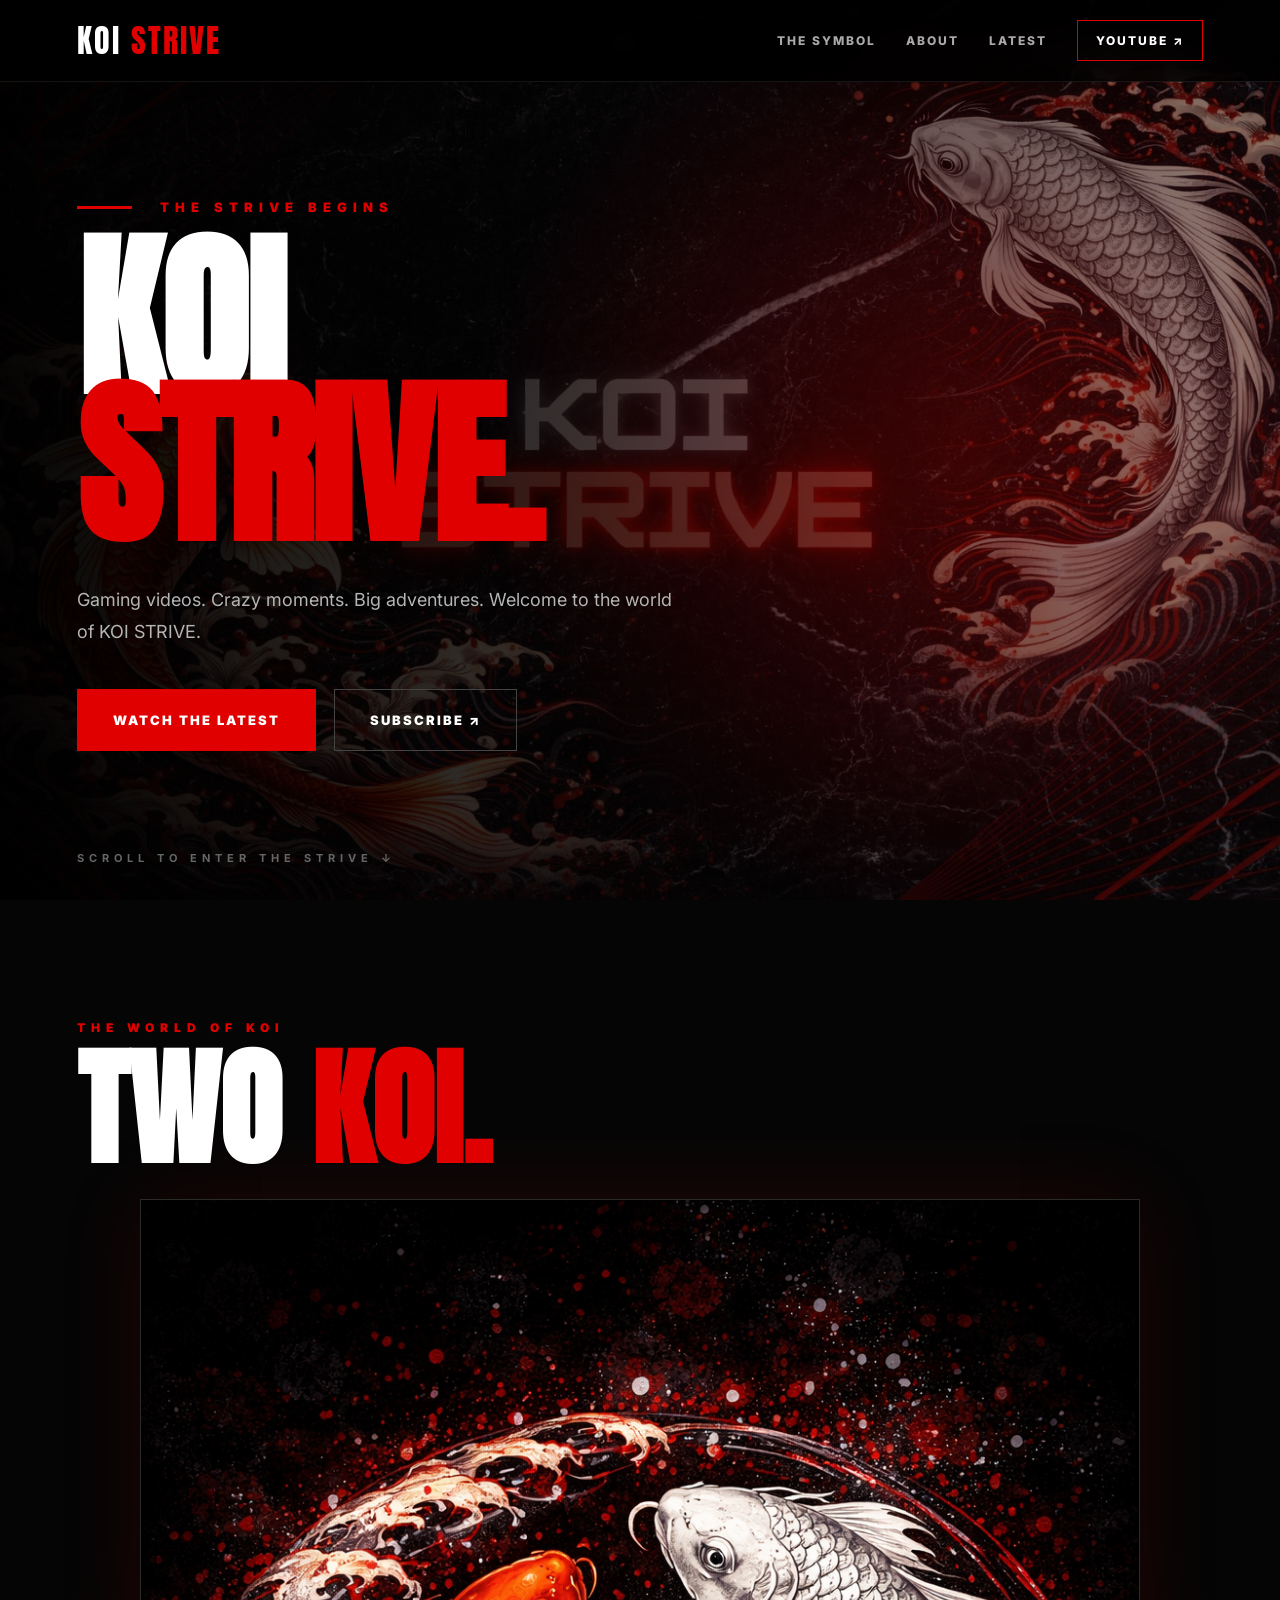
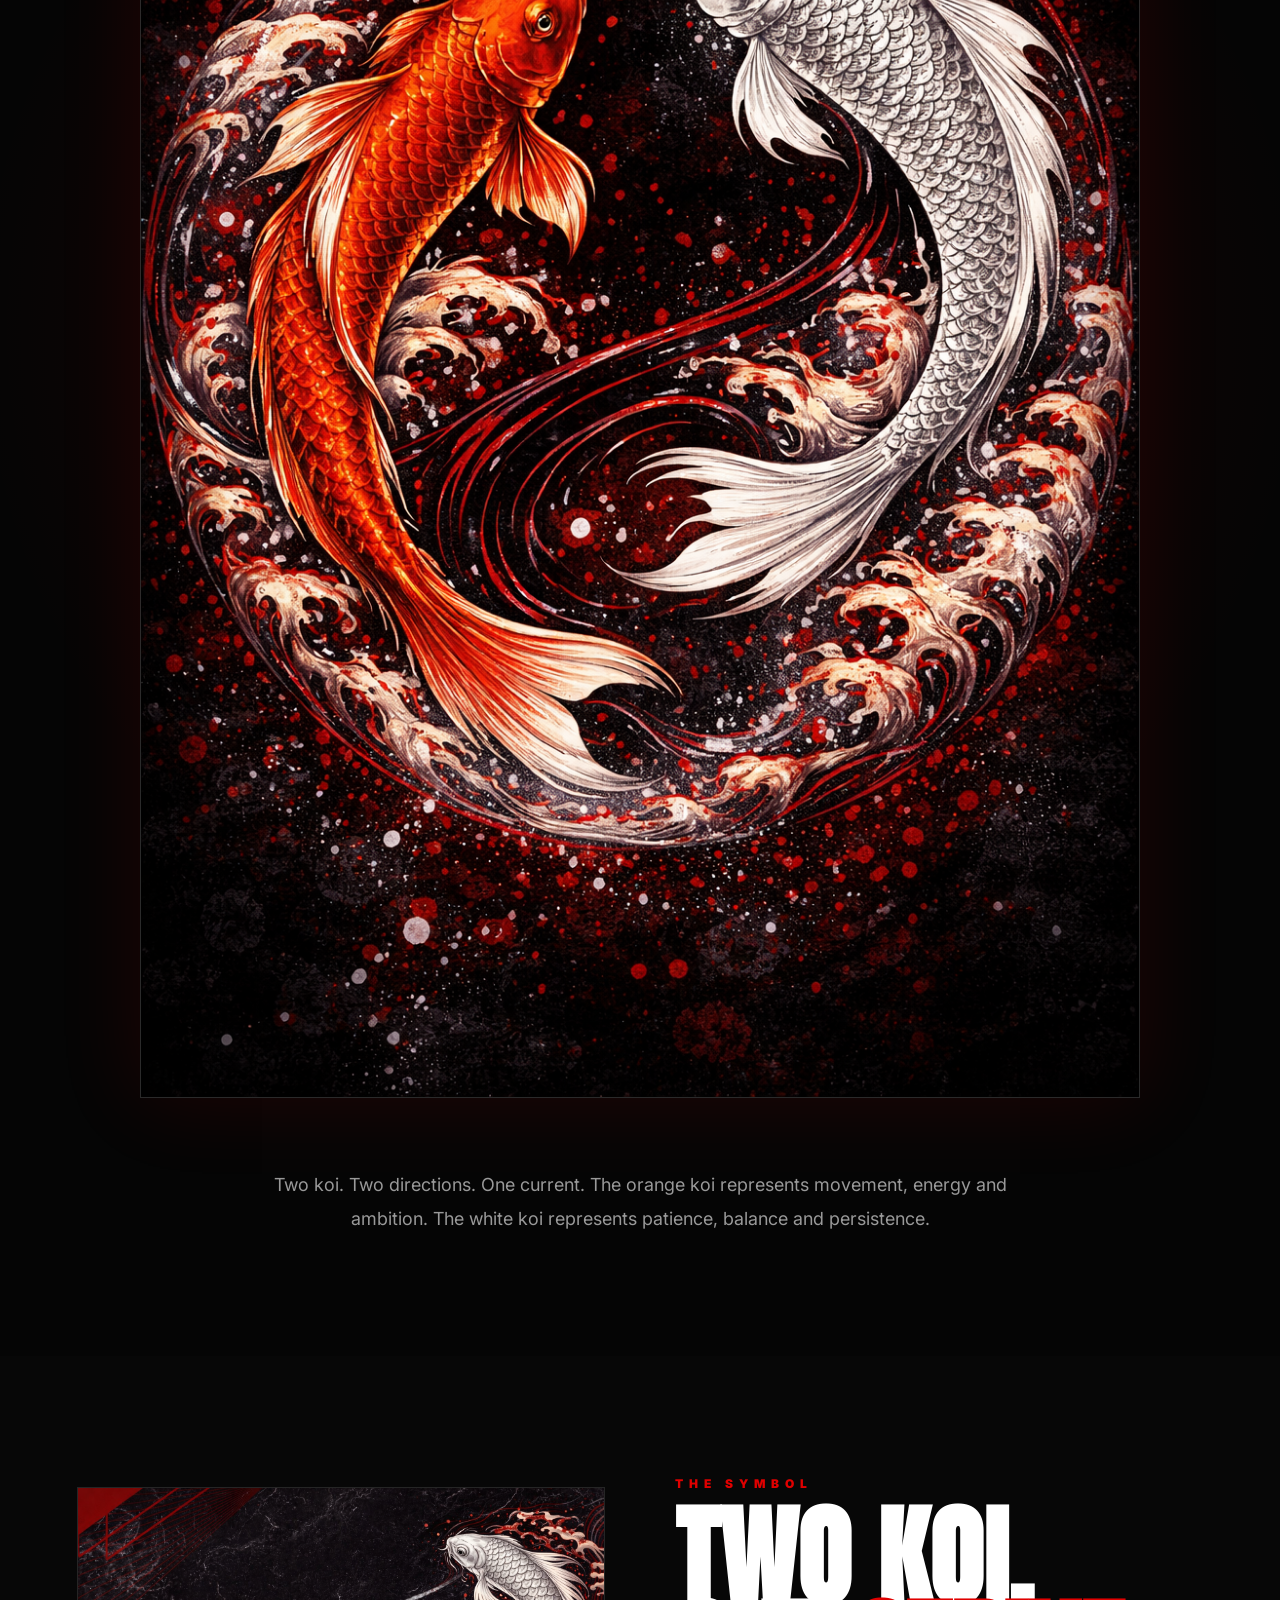
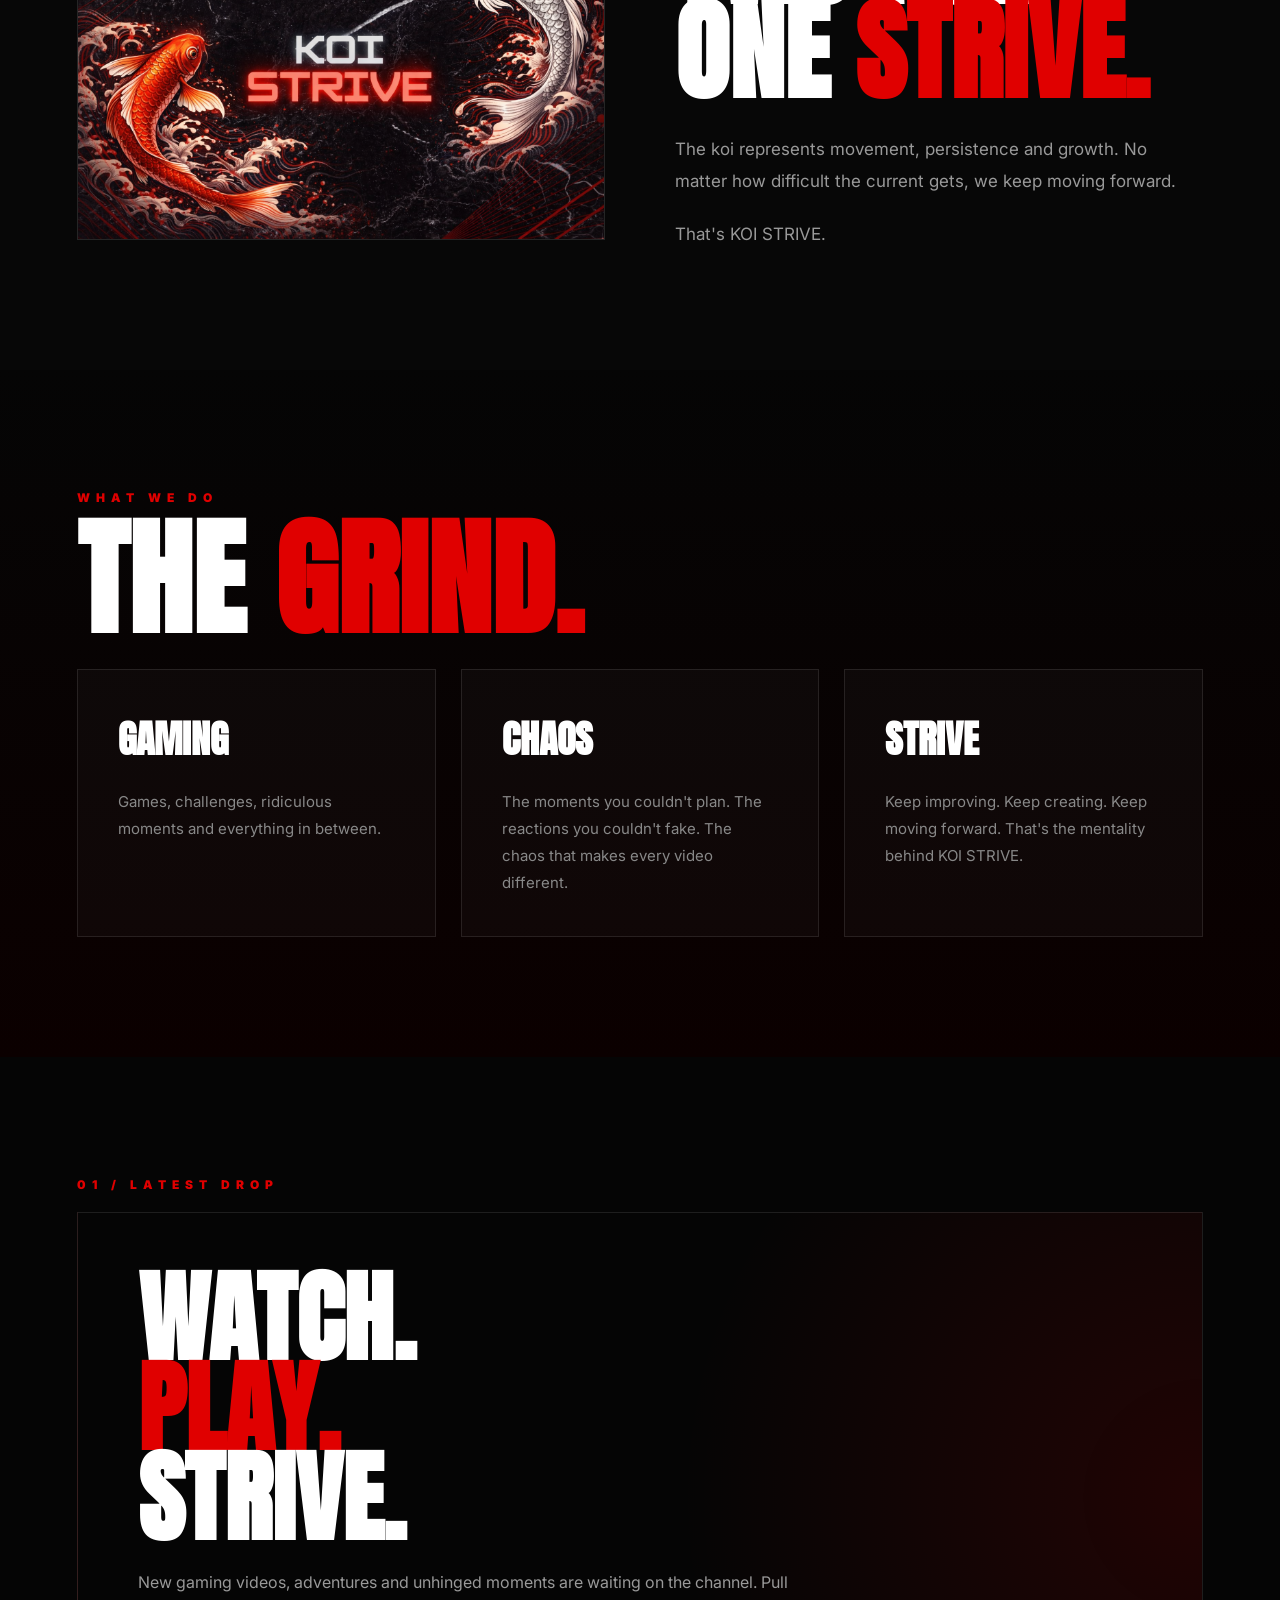
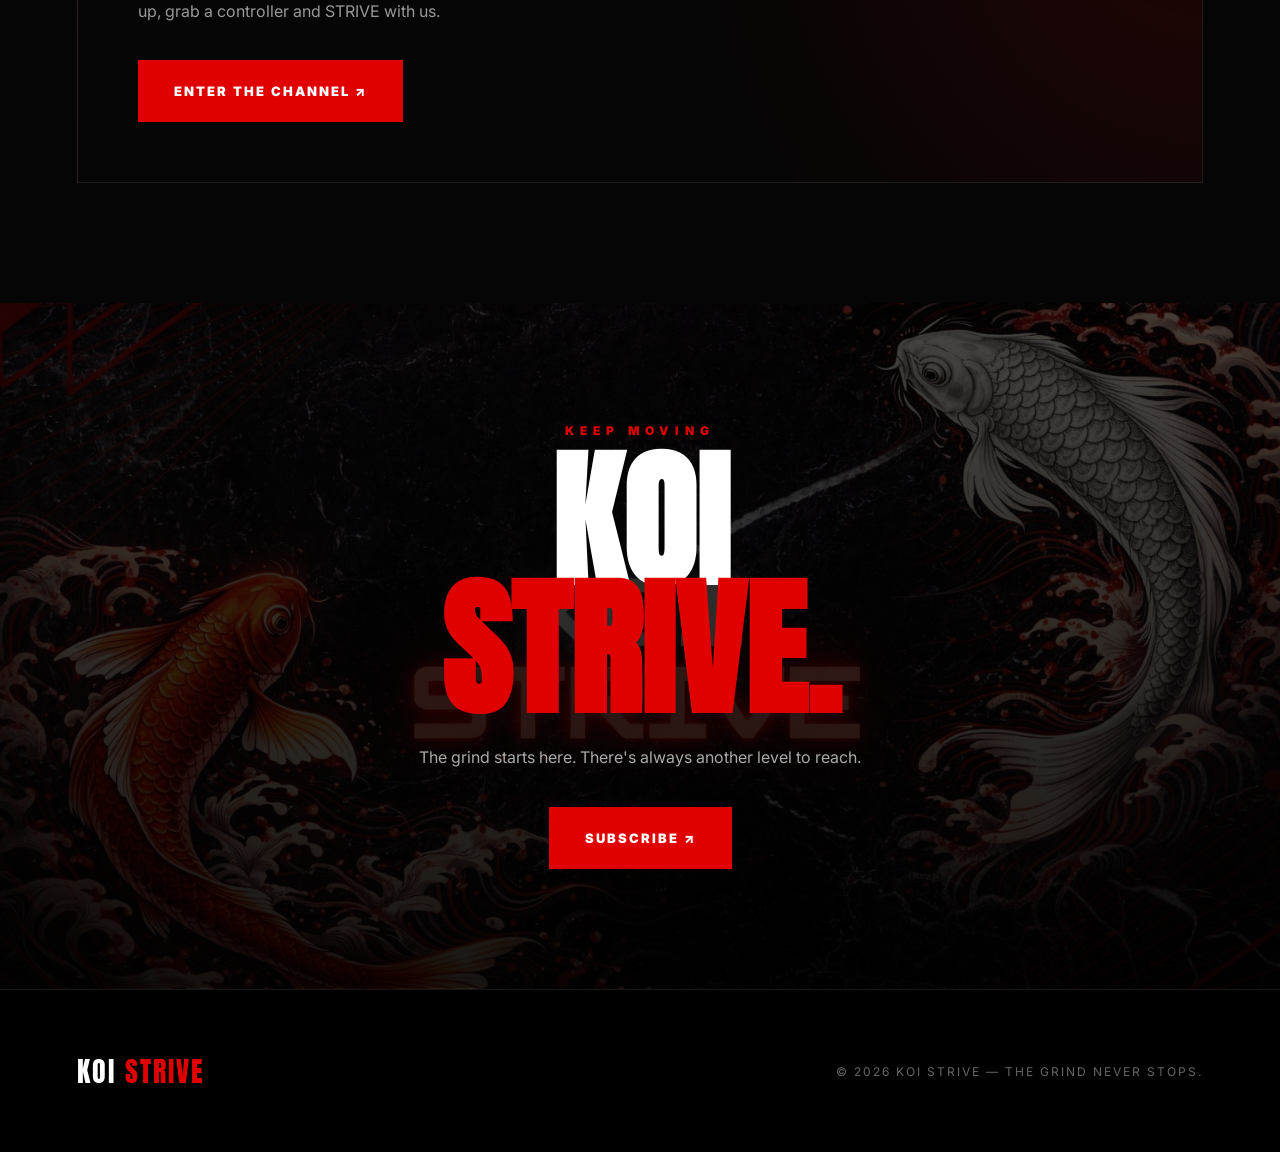
==== commit f89373a9: "Update index.html" ====
--- a/index.html
+++ b/index.html
@@ -1,647 +1,701 @@
 <!DOCTYPE html>
 <html lang="en">
+
 <head>
+
 <meta charset="UTF-8">
+
 <meta name="viewport" content="width=device-width, initial-scale=1.0">
 
 <title>KOI STRIVE — Gaming</title>
 
-<meta name="description" content="KOI STRIVE — Gaming videos. Unhinged moments. Big adventures.">
+<meta name="description" content="KOI STRIVE — Gaming. Chaos. Strive.">
+
+<!-- GOOGLE ADSENSE -->
+<script async src="https://pagead2.googlesyndication.com/pagead/js/adsbygoogle.js?client=ca-pub-2247124612140741"
+     crossorigin="anonymous"></script>
+
+<!-- FONTS -->
+<link rel="preconnect" href="https://fonts.googleapis.com">
+<link rel="preconnect" href="https://fonts.gstatic.com" crossorigin>
+
+<link href="https://fonts.googleapis.com/css2?family=Anton&family=Inter:wght@400;500;600;700;800;900&display=swap" rel="stylesheet">
 
 <style>
-*{
-    margin:0;
-    padding:0;
-    box-sizing:border-box;
-}
-
-html{
-    scroll-behavior:smooth;
-}
-
-body{
-    background:#050505;
-    color:#fff;
-    font-family:Arial,Helvetica,sans-serif;
-    overflow-x:hidden;
-}
-
-:root{
-    --black:#050505;
-    --gold:#d99d27;
-    --gold-light:#f0bd45;
-    --red:#e32626;
-    --white:#f5f5f5;
-    --gray:#a5a5a5;
-    --line:rgba(255,255,255,.12);
+
+* {
+    margin: 0;
+    padding: 0;
+    box-sizing: border-box;
+}
+
+html {
+    scroll-behavior: smooth;
+}
+
+body {
+    background: #050505;
+    color: #ffffff;
+    font-family: "Inter", Arial, sans-serif;
+    overflow-x: hidden;
+}
+
+a {
+    color: inherit;
+    text-decoration: none;
+}
+
+:root {
+    --red: #e00000;
+    --black: #050505;
+    --white: #ffffff;
+    --gray: #999999;
 }
 
 /* NAVIGATION */
 
-nav{
-    position:fixed;
-    top:0;
-    left:0;
-    width:100%;
-    height:78px;
-    z-index:1000;
-
-    display:flex;
-    align-items:center;
-    justify-content:space-between;
-
-    padding:0 6%;
-
-    background:rgba(0,0,0,.82);
-    backdrop-filter:blur(14px);
-
-    border-bottom:1px solid var(--line);
-}
-
-.logo{
-    text-decoration:none;
-    color:#fff;
-    font-size:25px;
-    font-weight:1000;
-    letter-spacing:1px;
-}
-
-.logo span{
-    color:var(--red);
-    margin-left:5px;
-}
-
-.nav-links{
-    display:flex;
-    align-items:center;
-    gap:30px;
-}
-
-.nav-links a{
-    color:#aaa;
-    text-decoration:none;
-    font-size:12px;
-    font-weight:800;
-    letter-spacing:2px;
-    transition:.25s;
-}
-
-.nav-links a:hover{
-    color:var(--red);
-}
-
-.youtube-btn{
-    border:1px solid var(--red);
-    padding:12px 18px;
-    color:#fff !important;
-}
-
-.youtube-btn:hover{
-    background:var(--red);
-    color:#fff !important;
+nav {
+    position: fixed;
+    top: 0;
+    left: 0;
+    width: 100%;
+    height: 82px;
+
+    display: flex;
+    align-items: center;
+    justify-content: space-between;
+
+    padding: 0 6%;
+
+    background: rgba(0,0,0,0.85);
+    backdrop-filter: blur(15px);
+
+    border-bottom: 1px solid rgba(255,255,255,0.08);
+
+    z-index: 1000;
+}
+
+.logo {
+    font-family: "Anton", sans-serif;
+    font-size: 32px;
+    letter-spacing: 2px;
+    color: white;
+}
+
+.logo span {
+    color: var(--red);
+}
+
+.nav-links {
+    display: flex;
+    align-items: center;
+    gap: 30px;
+}
+
+.nav-links a {
+    color: #aaa;
+    font-size: 12px;
+    font-weight: 800;
+    letter-spacing: 2px;
+    transition: 0.25s ease;
+}
+
+.nav-links a:hover {
+    color: var(--red);
+}
+
+.youtube {
+    border: 1px solid var(--red);
+    padding: 12px 18px;
+    color: white !important;
+}
+
+.youtube:hover {
+    background: var(--red);
 }
 
 /* HERO */
 
-.hero{
-    min-height:100vh;
-
-    position:relative;
-
-    display:flex;
-    align-items:center;
-
-    padding:130px 7% 80px;
-
-    background-image:
+.hero {
+    min-height: 100vh;
+
+    position: relative;
+
+    display: flex;
+    align-items: center;
+
+    overflow: hidden;
+
+    padding: 130px 6% 80px;
+
+    background:
         linear-gradient(
             90deg,
-            rgba(0,0,0,.96) 0%,
-            rgba(0,0,0,.78) 38%,
-            rgba(0,0,0,.30) 75%,
-            rgba(0,0,0,.82) 100%
+            rgba(0,0,0,0.97) 0%,
+            rgba(0,0,0,0.78) 45%,
+            rgba(0,0,0,0.45) 100%
         ),
-        url("https://raw.githubusercontent.com/KOIStrive/koistrive-website/main/49F565D2-846B-4EBD-82F3-778C2D2DA016.png");
-
-    background-size:cover;
-    background-position:center;
-}
-
-.hero::after{
-    content:"";
-    position:absolute;
-    inset:0;
-
+        url("49F565D2-846B-4EBD-82F3-778C2D2DA016.png");
+
+    background-size: cover;
+    background-position: center;
+}
+
+.hero::after {
+    content: "";
+
+    position: absolute;
+    inset: 0;
+
+    background:
+        radial-gradient(
+            circle at 75% 50%,
+            rgba(224,0,0,0.25),
+            transparent 45%
+        );
+
+    pointer-events: none;
+}
+
+.hero-content {
+    position: relative;
+    z-index: 2;
+    max-width: 750px;
+}
+
+.eyebrow {
+    display: flex;
+    align-items: center;
+    gap: 28px;
+
+    margin-bottom: 30px;
+
+    color: var(--red);
+
+    font-size: 13px;
+    font-weight: 900;
+    letter-spacing: 6px;
+}
+
+.eyebrow::before {
+    content: "";
+    width: 55px;
+    height: 3px;
+    background: var(--red);
+}
+
+.hero h1 {
+    font-family: "Anton", sans-serif;
+
+    font-size: clamp(80px, 14vw, 190px);
+
+    line-height: 0.82;
+
+    letter-spacing: -2px;
+
+    text-transform: uppercase;
+
+    margin-bottom: 45px;
+}
+
+.hero h1 span {
+    color: var(--red);
+}
+
+.hero p {
+    max-width: 600px;
+
+    color: #b5b5b5;
+
+    font-size: 18px;
+
+    line-height: 1.8;
+
+    margin-bottom: 40px;
+}
+
+.hero-buttons {
+    display: flex;
+    gap: 18px;
+    flex-wrap: wrap;
+}
+
+.btn {
+    display: inline-flex;
+
+    align-items: center;
+    justify-content: center;
+
+    min-height: 62px;
+
+    padding: 0 35px;
+
+    border: 1px solid #444;
+
+    font-size: 13px;
+
+    font-weight: 900;
+
+    letter-spacing: 2px;
+
+    transition: 0.25s ease;
+}
+
+.btn-primary {
+    background: var(--red);
+    border-color: var(--red);
+    color: white;
+}
+
+.btn-primary:hover {
+    background: #ff1717;
+}
+
+.btn-secondary:hover {
+    border-color: var(--red);
+    color: var(--red);
+}
+
+.scroll-text {
+    position: absolute;
+
+    bottom: 35px;
+    left: 6%;
+
+    color: #666;
+
+    font-size: 11px;
+
+    letter-spacing: 5px;
+
+    font-weight: 700;
+}
+
+/* GENERAL SECTIONS */
+
+section {
+    position: relative;
+    padding: 120px 6%;
+}
+
+.section-label {
+    color: var(--red);
+
+    font-size: 12px;
+
+    font-weight: 900;
+
+    letter-spacing: 6px;
+
+    margin-bottom: 20px;
+}
+
+.section-title {
+    font-family: "Anton", sans-serif;
+
+    font-size: clamp(60px, 10vw, 130px);
+
+    line-height: 0.85;
+
+    text-transform: uppercase;
+
+    margin-bottom: 35px;
+}
+
+.section-title span {
+    color: var(--red);
+}
+
+/* KOI ARTWORK */
+
+.artwork-section {
+    background:
+        radial-gradient(
+            circle at center,
+            rgba(224,0,0,0.12),
+            transparent 55%
+        );
+}
+
+.artwork {
+    width: 100%;
+
+    max-width: 1000px;
+
+    display: block;
+
+    margin: 0 auto 70px;
+
+    border: 1px solid rgba(255,255,255,0.15);
+
+    box-shadow:
+        0 0 80px rgba(224,0,0,0.12);
+}
+
+.artwork-text {
+    max-width: 800px;
+
+    margin: 0 auto;
+
+    text-align: center;
+}
+
+.artwork-text p {
+    color: #999;
+
+    font-size: 18px;
+
+    line-height: 1.9;
+}
+
+/* SYMBOL */
+
+.symbol-section {
+    background: #070707;
+}
+
+.symbol-grid {
+    display: grid;
+
+    grid-template-columns: 1fr 1fr;
+
+    gap: 70px;
+
+    align-items: center;
+}
+
+.symbol-image {
+    width: 100%;
+
+    display: block;
+
+    border: 1px solid rgba(255,255,255,0.12);
+}
+
+.symbol-content h2 {
+    font-family: "Anton", sans-serif;
+
+    font-size: clamp(60px, 9vw, 110px);
+
+    line-height: 0.85;
+
+    text-transform: uppercase;
+
+    margin-bottom: 35px;
+}
+
+.symbol-content h2 span {
+    color: var(--red);
+}
+
+.symbol-content p {
+    color: #999;
+
+    font-size: 17px;
+
+    line-height: 1.9;
+}
+
+/* ABOUT */
+
+.about {
     background:
         linear-gradient(
-            transparent 70%,
-            #050505 100%
+            180deg,
+            #050505,
+            #0b0000
         );
-
-    pointer-events:none;
-}
-
-.hero-content{
-    position:relative;
-    z-index:2;
-    max-width:720px;
-}
-
-.eyebrow{
-    display:flex;
-    align-items:center;
-    gap:15px;
-
-    color:var(--red);
-
-    font-size:12px;
-    font-weight:900;
-    letter-spacing:5px;
-
-    margin-bottom:20px;
-}
-
-.eyebrow::before{
-    content:"";
-    width:48px;
-    height:3px;
-    background:var(--red);
-}
-
-.hero h1{
-    font-size:clamp(58px,9vw,125px);
-    line-height:.82;
-    font-weight:1000;
-    letter-spacing:-6px;
-    text-transform:uppercase;
-}
-
-.hero h1 span{
-    color:var(--red);
-}
-
-.hero-text{
-    max-width:570px;
-
-    margin-top:30px;
-
-    color:#bcbcbc;
-
-    font-size:18px;
-    line-height:1.7;
-}
-
-.hero-buttons{
-    display:flex;
-    gap:15px;
-    margin-top:35px;
-}
-
-.btn{
-    display:inline-flex;
-    align-items:center;
-    justify-content:center;
-
-    padding:18px 28px;
-
-    text-decoration:none;
-
-    font-size:12px;
-    font-weight:1000;
-    letter-spacing:2px;
-
-    border:1px solid var(--red);
-
-    transition:.25s;
-}
-
-.btn-primary{
-    background:var(--red);
-    color:#fff;
-}
-
-.btn-primary:hover{
-    background:#ff2c2c;
-    transform:translateY(-3px);
-}
-
-.btn-secondary{
-    color:#fff;
-    background:rgba(0,0,0,.35);
-}
-
-.btn-secondary:hover{
-    background:#fff;
-    color:#000;
-}
-
-/* STATS */
-
-.stats{
-    position:relative;
-    z-index:5;
-
-    display:grid;
-    grid-template-columns:repeat(3,1fr);
-
-    max-width:1000px;
-
-    margin:-45px auto 0;
-
-    padding:25px;
-
-    background:#0a0a0a;
-
-    border:1px solid var(--line);
-}
-
-.stat{
-    text-align:center;
-    padding:10px;
-
-    border-right:1px solid var(--line);
-}
-
-.stat:last-child{
-    border-right:none;
-}
-
-.stat strong{
-    display:block;
-
-    color:var(--red);
-
-    font-size:26px;
-    font-weight:1000;
-}
-
-.stat span{
-    color:#777;
-
-    font-size:10px;
-    font-weight:800;
-    letter-spacing:3px;
-}
-
-/* SECTIONS */
-
-section{
-    padding:110px 7%;
-}
-
-.section-label{
-    color:var(--red);
-
-    font-size:11px;
-    font-weight:1000;
-    letter-spacing:4px;
-
-    margin-bottom:14px;
-}
-
-.section-title{
-    font-size:clamp(38px,6vw,70px);
-
-    line-height:.95;
-
-    font-weight:1000;
-    text-transform:uppercase;
-
-    letter-spacing:-2px;
-}
-
-.section-title span{
-    color:var(--red);
-}
-
-/* ABOUT */
-
-.about{
-    display:grid;
-    grid-template-columns:1fr 1fr;
-    gap:70px;
-
-    align-items:center;
-}
-
-.about-image{
-    position:relative;
-}
-
-.about-image img{
-    display:block;
-
-    width:100%;
-
-    border:1px solid var(--line);
-
-    filter:saturate(1.08);
-}
-
-.about-image::before{
-    content:"";
-
-    position:absolute;
-
-    width:80%;
-    height:80%;
-
-    left:-15px;
-    bottom:-15px;
-
-    border:1px solid var(--red);
-
-    z-index:-1;
-}
-
-.about-text{
-    color:#aaa;
-
-    font-size:17px;
-    line-height:1.8;
-
-    margin-top:25px;
-}
-
-.about-text strong{
-    color:#fff;
-}
-
-/* LATEST VIDEO */
-
-.latest{
+}
+
+.about-grid {
+    display: grid;
+
+    grid-template-columns: repeat(3, 1fr);
+
+    gap: 25px;
+}
+
+.about-card {
+    padding: 40px;
+
+    min-height: 230px;
+
+    border: 1px solid rgba(255,255,255,0.1);
+
+    background: rgba(255,255,255,0.025);
+
+    transition: 0.3s ease;
+}
+
+.about-card:hover {
+    border-color: var(--red);
+
+    transform: translateY(-5px);
+}
+
+.about-card h3 {
+    font-family: "Anton", sans-serif;
+
+    font-size: 38px;
+
+    margin-bottom: 20px;
+}
+
+.about-card p {
+    color: #888;
+
+    line-height: 1.8;
+
+    font-size: 15px;
+}
+
+/* LATEST */
+
+.latest {
+    background: #050505;
+}
+
+.latest-box {
+    border: 1px solid rgba(255,255,255,0.1);
+
+    padding: 60px;
+
     background:
         radial-gradient(
-            circle at 80% 20%,
-            rgba(227,38,38,.14),
-            transparent 30%
-        ),
-        #080808;
-}
-
-.video-wrap{
-    margin-top:45px;
-
-    max-width:1000px;
-
-    border:1px solid var(--line);
-
-    background:#000;
-
-    box-shadow:
-        0 20px 80px rgba(0,0,0,.5);
-}
-
-.video-wrap iframe{
-    display:block;
-
-    width:100%;
-    aspect-ratio:16/9;
-
-    border:0;
-}
-
-/* FEATURE */
-
-.feature{
-    display:grid;
-    grid-template-columns:1fr 1fr;
-
-    gap:60px;
-
-    align-items:center;
-}
-
-.feature-image{
-    position:relative;
-}
-
-.feature-image img{
-    width:100%;
-    display:block;
-
-    border:1px solid var(--line);
-}
-
-.feature-content p{
-    margin-top:25px;
-
-    color:#aaa;
-
-    font-size:17px;
-    line-height:1.8;
+            circle at right,
+            rgba(224,0,0,0.13),
+            transparent 45%
+        );
+}
+
+.latest-box h3 {
+    font-family: "Anton", sans-serif;
+
+    font-size: clamp(55px, 8vw, 100px);
+
+    line-height: 0.9;
+
+    margin-bottom: 25px;
+}
+
+.latest-box h3 span {
+    color: var(--red);
+}
+
+.latest-box p {
+    color: #999;
+
+    max-width: 650px;
+
+    line-height: 1.8;
+
+    margin-bottom: 35px;
 }
 
 /* CTA */
 
-.cta{
-    text-align:center;
-
-    position:relative;
-
-    padding:140px 7%;
+.cta {
+    min-height: 65vh;
+
+    display: flex;
+
+    align-items: center;
+
+    justify-content: center;
+
+    text-align: center;
 
     background:
         linear-gradient(
-            rgba(0,0,0,.72),
-            rgba(0,0,0,.94)
+            rgba(0,0,0,0.72),
+            rgba(0,0,0,0.9)
         ),
-        url("https://raw.githubusercontent.com/KOIStrive/koistrive-website/main/49F565D2-846B-4EBD-82F3-778C2D2DA016.png");
-
-    background-size:cover;
-    background-position:center;
-}
-
-.cta h2{
-    font-size:clamp(45px,7vw,90px);
-
-    font-weight:1000;
-
-    text-transform:uppercase;
-
-    letter-spacing:-3px;
-}
-
-.cta h2 span{
-    color:var(--red);
-}
-
-.cta p{
-    max-width:600px;
-
-    margin:20px auto 35px;
-
-    color:#aaa;
-
-    line-height:1.7;
+        url("49F565D2-846B-4EBD-82F3-778C2D2DA016.png");
+
+    background-size: cover;
+
+    background-position: center;
+}
+
+.cta h2 {
+    font-family: "Anton", sans-serif;
+
+    font-size: clamp(70px, 12vw, 150px);
+
+    line-height: 0.85;
+
+    margin-bottom: 30px;
+}
+
+.cta h2 span {
+    color: var(--red);
+}
+
+.cta p {
+    color: #aaa;
+
+    max-width: 600px;
+
+    margin: 0 auto 35px;
+
+    line-height: 1.8;
 }
 
 /* FOOTER */
 
-footer{
-    padding:45px 7%;
-
-    border-top:1px solid var(--line);
-
-    background:#030303;
-}
-
-.footer-inner{
-    display:flex;
-
-    align-items:center;
-    justify-content:space-between;
-
-    gap:20px;
-}
-
-.footer-logo{
-    color:#fff;
-
-    font-size:22px;
-    font-weight:1000;
-}
-
-.footer-logo span{
-    color:var(--red);
-}
-
-footer p{
-    color:#666;
-
-    font-size:11px;
-    letter-spacing:1px;
+footer {
+    padding: 60px 6%;
+
+    border-top: 1px solid rgba(255,255,255,0.08);
+
+    background: #000;
+
+    display: flex;
+
+    align-items: center;
+
+    justify-content: space-between;
+
+    gap: 30px;
+
+    flex-wrap: wrap;
+}
+
+.footer-logo {
+    font-family: "Anton", sans-serif;
+
+    font-size: 28px;
+
+    letter-spacing: 2px;
+}
+
+.footer-logo span {
+    color: var(--red);
+}
+
+footer p {
+    color: #666;
+
+    font-size: 12px;
+
+    letter-spacing: 2px;
 }
 
 /* MOBILE */
 
-@media(max-width:800px){
-
-    nav{
-        height:70px;
-        padding:0 5%;
-    }
-
-    .logo{
-        font-size:21px;
-    }
-
-    .nav-links{
-        gap:10px;
-    }
-
-    .nav-links a:not(.youtube-btn){
-        display:none;
-    }
-
-    .youtube-btn{
-        padding:10px 12px;
-        font-size:9px;
-    }
-
-    .hero{
-        min-height:850px;
-
-        padding:120px 6% 80px;
-
-        background-position:58% center;
-    }
-
-    .hero h1{
-        font-size:65px;
-        letter-spacing:-4px;
-    }
-
-    .hero-text{
-        font-size:16px;
-    }
-
-    .hero-buttons{
-        flex-direction:column;
-        max-width:270px;
-    }
-
-    .stats{
-        margin:-30px 6% 0;
-        grid-template-columns:1fr;
-        padding:10px;
-    }
-
-    .stat{
-        border-right:none;
-        border-bottom:1px solid var(--line);
-        padding:18px;
-    }
-
-    .stat:last-child{
-        border-bottom:none;
-    }
-
-    section{
-        padding:80px 6%;
-    }
-
-    .about,
-    .feature{
-        grid-template-columns:1fr;
-        gap:40px;
-    }
-
-    .about{
-        display:flex;
-        flex-direction:column-reverse;
-    }
-
-    .section-title{
-        font-size:48px;
-    }
-
-    .video-wrap{
-        margin-top:30px;
-    }
-
-    .cta{
-        padding:100px 6%;
-    }
-
-    .cta h2{
-        font-size:52px;
-    }
-
-    .footer-inner{
-        flex-direction:column;
-        text-align:center;
-    }
-}
+@media (max-width: 800px) {
+
+    nav {
+        height: 72px;
+        padding: 0 6%;
+    }
+
+    .logo {
+        font-size: 27px;
+    }
+
+    .nav-links a:not(.youtube) {
+        display: none;
+    }
+
+    .youtube {
+        padding: 10px 13px;
+        font-size: 10px;
+    }
+
+    .hero {
+        min-height: 100vh;
+
+        padding-top: 120px;
+
+        background-position: 65% center;
+    }
+
+    .hero h1 {
+        font-size: clamp(75px, 21vw, 135px);
+    }
+
+    .hero p {
+        font-size: 16px;
+    }
+
+    .hero-buttons {
+        flex-direction: column;
+        align-items: stretch;
+    }
+
+    .btn {
+        width: 100%;
+    }
+
+    section {
+        padding: 85px 6%;
+    }
+
+    .symbol-grid {
+        grid-template-columns: 1fr;
+        gap: 45px;
+    }
+
+    .about-grid {
+        grid-template-columns: 1fr;
+    }
+
+    .latest-box {
+        padding: 35px 25px;
+    }
+
+    .scroll-text {
+        left: 6%;
+        font-size: 9px;
+        letter-spacing: 3px;
+    }
+
+    footer {
+        text-align: center;
+        justify-content: center;
+    }
+}
+
 </style>
+
 </head>
 
+
 <body>
 
+
 <!-- NAVIGATION -->
 
 <nav>
 
-<a class="logo" href="#top">
-    KOI <span>STRIVE</span>
-</a>
-
-<div class="nav-links">
-
-<a href="#about">ABOUT</a>
-
-<a href="#latest">LATEST</a>
-
-<a href="#feature">THE KOI</a>
-
-<a
-class="youtube-btn"
-href="https://youtube.com/@koistrive-m4bl?si=Ys8Gnmtv5Yq04iKd"
-target="_blank">
-YOUTUBE ↗
-</a>
-
-</div>
+    <a href="#top" class="logo">
+        KOI <span>STRIVE</span>
+    </a>
+
+    <div class="nav-links">
+
+        <a href="#symbol">
+            THE SYMBOL
+        </a>
+
+        <a href="#about">
+            ABOUT
+        </a>
+
+        <a href="#latest">
+            LATEST
+        </a>
+
+        <a
+            href="https://www.youtube.com/"
+            target="_blank"
+            class="youtube"
+        >
+            YOUTUBE ↗
+        </a>
+
+    </div>
 
 </nav>
 
@@ -650,244 +704,273 @@
 
 <header class="hero" id="top">
 
-<div class="hero-content">
-
-<div class="eyebrow">
-THE GRIND STARTS HERE
-</div>
-
-<h1>
-WELCOME TO<br>
-<span>KOI STRIVE.</span>
-</h1>
-
-<p class="hero-text">
-Gaming videos. Crazy moments. Big adventures.
-Pull up, grab a controller, and STRIVE with us.
-</p>
-
-<div class="hero-buttons">
-
-<a class="btn btn-primary" href="#latest">
-WATCH LATEST
-</a>
-
-<a
-class="btn btn-secondary"
-href="https://youtube.com/@koistrive-m4bl?si=Ys8Gnmtv5Yq04iKd"
-target="_blank">
-SUBSCRIBE ↗
-</a>
-
-</div>
-
-</div>
+    <div class="hero-content">
+
+        <div class="eyebrow">
+            THE STRIVE BEGINS
+        </div>
+
+        <h1>
+            KOI<br>
+            <span>STRIVE.</span>
+        </h1>
+
+        <p>
+            Gaming videos. Crazy moments. Big adventures.
+            Welcome to the world of KOI STRIVE.
+        </p>
+
+        <div class="hero-buttons">
+
+            <a
+                href="#latest"
+                class="btn btn-primary"
+            >
+                WATCH THE LATEST
+            </a>
+
+            <a
+                href="https://www.youtube.com/"
+                target="_blank"
+                class="btn btn-secondary"
+            >
+                SUBSCRIBE ↗
+            </a>
+
+        </div>
+
+    </div>
+
+    <div class="scroll-text">
+        SCROLL TO ENTER THE STRIVE ↓
+    </div>
 
 </header>
 
 
-<!-- STATS -->
-
-<div class="stats">
-
-<div class="stat">
-<strong>01</strong>
-<span>LATEST DROP</span>
-</div>
-
-<div class="stat">
-<strong>100%</strong>
-<span>STRIVE</span>
-</div>
-
-<div class="stat">
-<strong>∞</strong>
-<span>MORE TO COME</span>
-</div>
-
-</div>
+<!-- KOI ARTWORK -->
+
+<section class="artwork-section">
+
+    <div class="section-label">
+        THE WORLD OF KOI
+    </div>
+
+    <h2 class="section-title">
+        TWO <span>KOI.</span>
+    </h2>
+
+    <img
+        class="artwork"
+        src="0F1072A0-4CD2-48AB-827F-D464D4B40809.png"
+        alt="KOI STRIVE koi artwork"
+    >
+
+    <div class="artwork-text">
+
+        <p>
+            Two koi. Two directions. One current.
+            The orange koi represents movement, energy and
+            ambition. The white koi represents patience,
+            balance and persistence.
+        </p>
+
+    </div>
+
+</section>
+
+
+<!-- SYMBOL -->
+
+<section class="symbol-section" id="symbol">
+
+    <div class="symbol-grid">
+
+        <div>
+
+            <img
+                class="symbol-image"
+                src="49F565D2-846B-4EBD-82F3-778C2D2DA016.png"
+                alt="KOI STRIVE banner artwork"
+            >
+
+        </div>
+
+        <div class="symbol-content">
+
+            <div class="section-label">
+                THE SYMBOL
+            </div>
+
+            <h2>
+                TWO KOI.<br>
+                ONE <span>STRIVE.</span>
+            </h2>
+
+            <p>
+                The koi represents movement, persistence and
+                growth. No matter how difficult the current gets,
+                we keep moving forward.
+            </p>
+
+            <br>
+
+            <p>
+                That's KOI STRIVE.
+            </p>
+
+        </div>
+
+    </div>
+
+</section>
 
 
 <!-- ABOUT -->
 
-<section id="about">
-
-<div class="about">
-
-<div class="about-image">
-
-<img
-src="https://raw.githubusercontent.com/KOIStrive/koistrive-website/main/0F1072A0-4CD2-48AB-827F-D464D4B40809.png"
-alt="KOI STRIVE koi artwork">
-
-</div>
-
-<div>
-
-<div class="section-label">
-WHO WE ARE
-</div>
-
-<h2 class="section-title">
-WE DON'T<br>
-JUST <span>PLAY.</span>
-</h2>
-
-<p class="about-text">
-<strong>KOI STRIVE</strong> is about gaming,
-chaos, competition, laughs, and creating moments
-worth remembering.
-
-<br><br>
-
-From insane victories to absolutely terrible
-decisions, we're here to experience it all.
-
-<br><br>
-
-<strong>The grind never stops.</strong>
-</p>
-
-</div>
-
-</div>
+<section class="about" id="about">
+
+    <div class="section-label">
+        WHAT WE DO
+    </div>
+
+    <h2 class="section-title">
+        THE <span>GRIND.</span>
+    </h2>
+
+    <div class="about-grid">
+
+        <div class="about-card">
+
+            <h3>
+                GAMING
+            </h3>
+
+            <p>
+                Games, challenges, ridiculous moments
+                and everything in between.
+            </p>
+
+        </div>
+
+
+        <div class="about-card">
+
+            <h3>
+                CHAOS
+            </h3>
+
+            <p>
+                The moments you couldn't plan.
+                The reactions you couldn't fake.
+                The chaos that makes every video different.
+            </p>
+
+        </div>
+
+
+        <div class="about-card">
+
+            <h3>
+                STRIVE
+            </h3>
+
+            <p>
+                Keep improving. Keep creating.
+                Keep moving forward.
+                That's the mentality behind KOI STRIVE.
+            </p>
+
+        </div>
+
+    </div>
 
 </section>
 
 
-<!-- LATEST VIDEO -->
+<!-- LATEST -->
 
 <section class="latest" id="latest">
 
-<div class="section-label">
-LATEST DROP
-</div>
-
-<h2 class="section-title">
-WATCH THE<br>
-<span>LATEST.</span>
-</h2>
-
-<div class="video-wrap">
-
-<iframe
-src="https://www.youtube.com/embed/OiLu_pBrxUs"
-title="KOI STRIVE Latest Video"
-allow="accelerometer; autoplay; clipboard-write; encrypted-media; gyroscope; picture-in-picture; web-share"
-allowfullscreen>
-</iframe>
-
-</div>
+    <div class="section-label">
+        01 / LATEST DROP
+    </div>
+
+    <div class="latest-box">
+
+        <h3>
+            WATCH.<br>
+            <span>PLAY.</span><br>
+            STRIVE.
+        </h3>
+
+        <p>
+            New gaming videos, adventures and unhinged
+            moments are waiting on the channel.
+            Pull up, grab a controller and STRIVE with us.
+        </p>
+
+        <a
+            href="https://www.youtube.com/"
+            target="_blank"
+            class="btn btn-primary"
+        >
+            ENTER THE CHANNEL ↗
+        </a>
+
+    </div>
 
 </section>
 
 
-<!-- FEATURE -->
-
-<section id="feature">
-
-<div class="feature">
-
-<div class="feature-content">
-
-<div class="section-label">
-THE KOI
-</div>
-
-<h2 class="section-title">
-TWO SIDES.<br>
-ONE <span>STRIVE.</span>
-</h2>
-
-<p>
-The koi represents the energy behind KOI STRIVE:
-movement, persistence, balance, and the willingness
-to keep pushing forward.
-
-<br><br>
-
-Whether we're taking on a new game, chasing a win,
-or completely losing our minds in the process —
-
-<strong>we STRIVE.</strong>
-</p>
-
-<br>
-
-<a
-class="btn btn-primary"
-href="https://youtube.com/@koistrive-m4bl?si=Ys8Gnmtv5Yq04iKd"
-target="_blank">
-ENTER THE CHANNEL
-</a>
-
-</div>
-
-<div class="feature-image">
-
-<img
-src="https://raw.githubusercontent.com/KOIStrive/koistrive-website/main/49F565D2-846B-4EBD-82F3-778C2D2DA016.png"
-alt="KOI STRIVE red and white koi banner">
-
-</div>
-
-</div>
+<!-- FINAL CTA -->
+
+<section class="cta">
+
+    <div>
+
+        <div class="section-label">
+            KEEP MOVING
+        </div>
+
+        <h2>
+            KOI<br>
+            <span>STRIVE.</span>
+        </h2>
+
+        <p>
+            The grind starts here.
+            There's always another level to reach.
+        </p>
+
+        <a
+            href="https://www.youtube.com/"
+            target="_blank"
+            class="btn btn-primary"
+        >
+            SUBSCRIBE ↗
+        </a>
+
+    </div>
 
 </section>
 
 
-<!-- CTA -->
-
-<section class="cta">
-
-<div class="section-label">
-READY?
-</div>
-
-<h2>
-COME <span>STRIVE</span><br>
-WITH US.
-</h2>
-
-<p>
-New videos. New games. New chaos.
-Subscribe to KOI STRIVE and join the grind.
-</p>
-
-<a
-class="btn btn-primary"
-href="https://youtube.com/@koistrive-m4bl?si=Ys8Gnmtv5Yq04iKd"
-target="_blank">
-SUBSCRIBE TO KOI STRIVE ↗
-</a>
-
-</section>
-
-
 <!-- FOOTER -->
 
 <footer>
 
-<div class="footer-inner">
-
-<div class="footer-logo">
-KOI <span>STRIVE</span>
-</div>
-
-<p>
-© 2026 KOI STRIVE — THE GRIND NEVER STOPS.
-</p>
-
-<a
-class="btn btn-secondary"
-href="https://youtube.com/@koistrive-m4bl?si=Ys8Gnmtv5Yq04iKd"
-target="_blank">
-YOUTUBE ↗
-</a>
-
-</div>
+    <div class="footer-logo">
+        KOI <span>STRIVE</span>
+    </div>
+
+    <p>
+        © 2026 KOI STRIVE — THE GRIND NEVER STOPS.
+    </p>
 
 </footer>
 
+
 </body>
+
 </html>
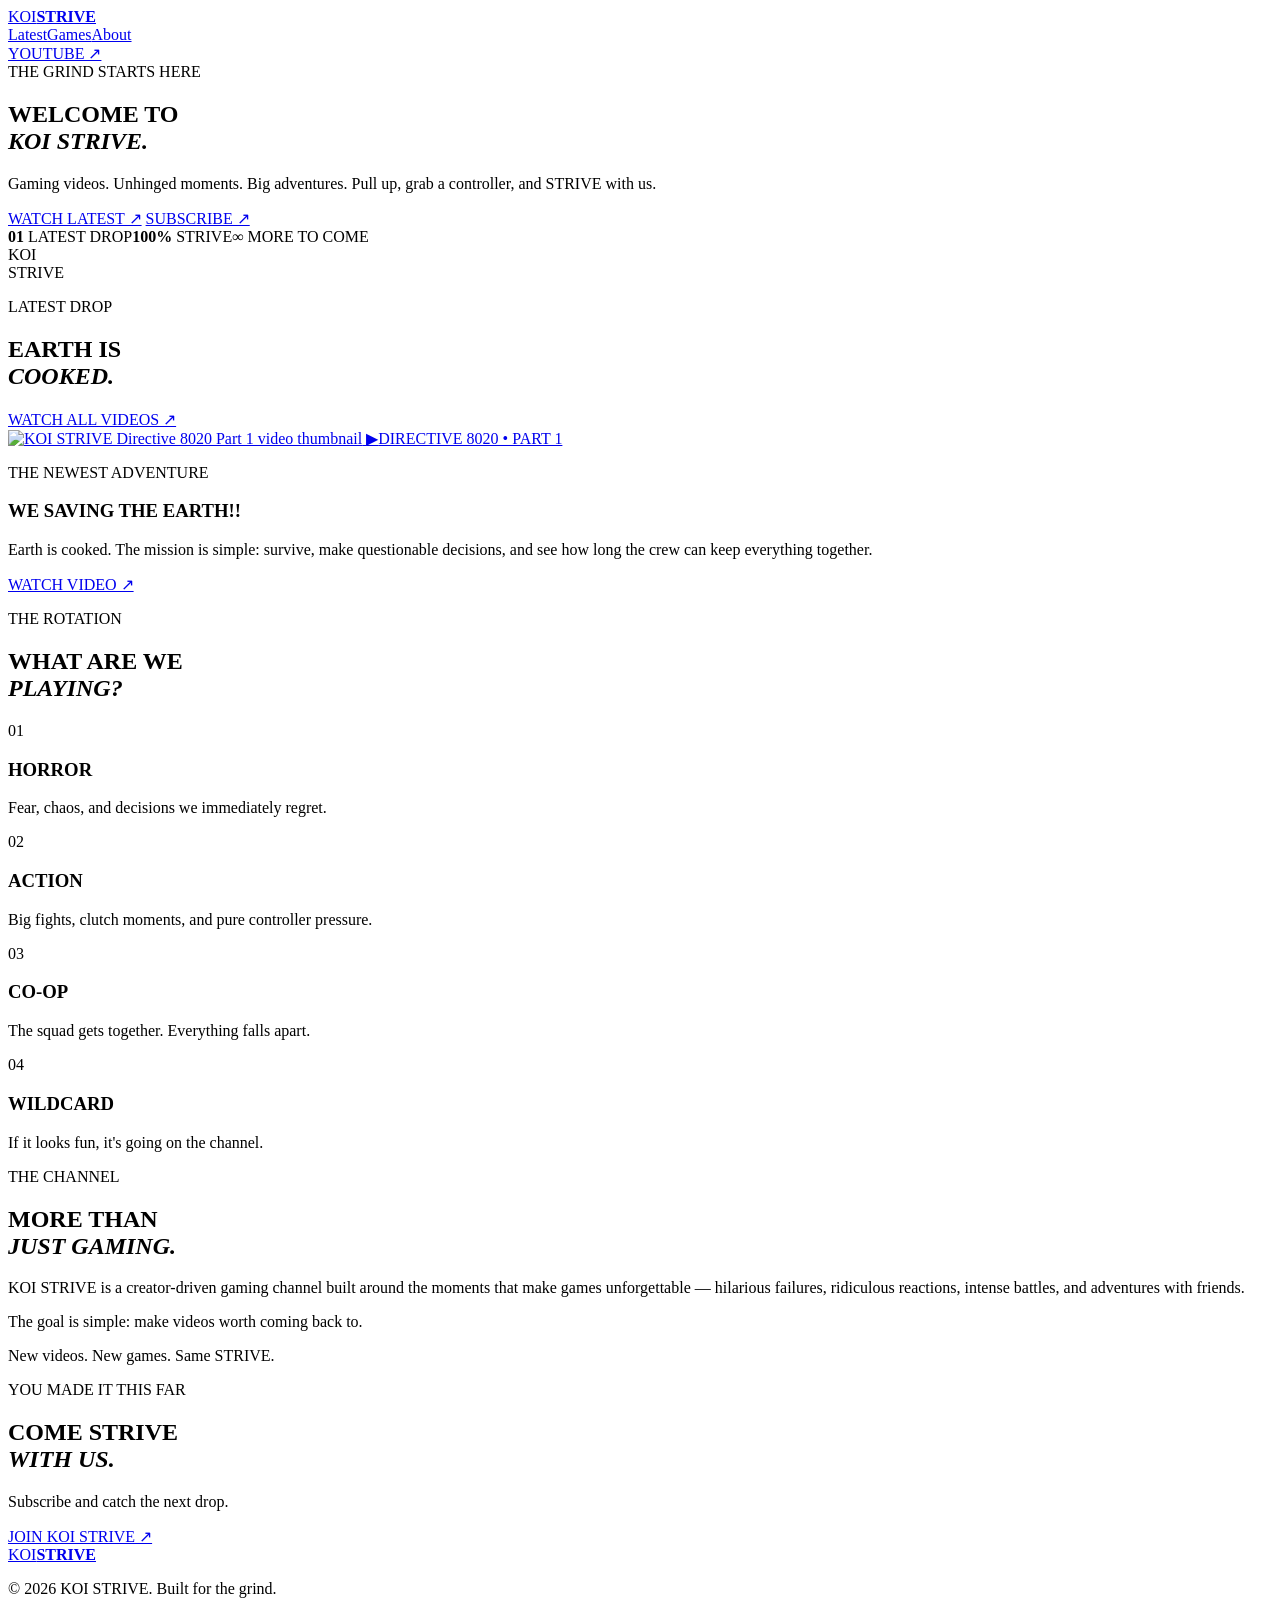
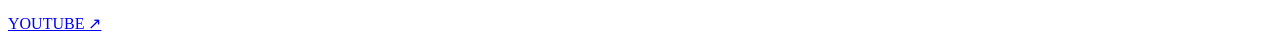
==== commit 24af194c: "Rename index.html. to index.html" ====
--- a/index.html
+++ b/index.html
@@ -1,976 +1,154 @@
-<!DOCTYPE html>
+<!doctype html>
 <html lang="en">
 
 <head>
-
-<meta charset="UTF-8">
-
-<meta name="viewport" content="width=device-width, initial-scale=1.0">
-
+<meta charset="utf-8">
+<meta name="viewport" content="width=device-width,initial-scale=1">
 <title>KOI STRIVE — Gaming</title>
-
-<meta name="description" content="KOI STRIVE — Gaming. Chaos. Strive.">
+<meta name="description" content="KOI STRIVE — gaming, chaos, stories and the next adventure.">
+<meta name="theme-color" content="#08090b">
 
 <!-- GOOGLE ADSENSE -->
 <script async src="https://pagead2.googlesyndication.com/pagead/js/adsbygoogle.js?client=ca-pub-2247124612140741"
      crossorigin="anonymous"></script>
 
-<!-- FONTS -->
 <link rel="preconnect" href="https://fonts.googleapis.com">
 <link rel="preconnect" href="https://fonts.gstatic.com" crossorigin>
-
 <link href="https://fonts.googleapis.com/css2?family=Anton&family=Inter:wght@400;500;600;700;800;900&display=swap" rel="stylesheet">
-
-<style>
-
-* {
-    margin: 0;
-    padding: 0;
-    box-sizing: border-box;
-}
-
-html {
-    scroll-behavior: smooth;
-}
-
-body {
-    background: #050505;
-    color: #ffffff;
-    font-family: "Inter", Arial, sans-serif;
-    overflow-x: hidden;
-}
-
-a {
-    color: inherit;
-    text-decoration: none;
-}
-
-:root {
-    --red: #e00000;
-    --black: #050505;
-    --white: #ffffff;
-    --gray: #999999;
-}
-
-/* NAVIGATION */
-
-nav {
-    position: fixed;
-    top: 0;
-    left: 0;
-    width: 100%;
-    height: 82px;
-
-    display: flex;
-    align-items: center;
-    justify-content: space-between;
-
-    padding: 0 6%;
-
-    background: rgba(0,0,0,0.85);
-    backdrop-filter: blur(15px);
-
-    border-bottom: 1px solid rgba(255,255,255,0.08);
-
-    z-index: 1000;
-}
-
-.logo {
-    font-family: "Anton", sans-serif;
-    font-size: 32px;
-    letter-spacing: 2px;
-    color: white;
-}
-
-.logo span {
-    color: var(--red);
-}
-
-.nav-links {
-    display: flex;
-    align-items: center;
-    gap: 30px;
-}
-
-.nav-links a {
-    color: #aaa;
-    font-size: 12px;
-    font-weight: 800;
-    letter-spacing: 2px;
-    transition: 0.25s ease;
-}
-
-.nav-links a:hover {
-    color: var(--red);
-}
-
-.youtube {
-    border: 1px solid var(--red);
-    padding: 12px 18px;
-    color: white !important;
-}
-
-.youtube:hover {
-    background: var(--red);
-}
-
-/* HERO */
-
-.hero {
-    min-height: 100vh;
-
-    position: relative;
-
-    display: flex;
-    align-items: center;
-
-    overflow: hidden;
-
-    padding: 130px 6% 80px;
-
-    background:
-        linear-gradient(
-            90deg,
-            rgba(0,0,0,0.97) 0%,
-            rgba(0,0,0,0.78) 45%,
-            rgba(0,0,0,0.45) 100%
-        ),
-        url("49F565D2-846B-4EBD-82F3-778C2D2DA016.png");
-
-    background-size: cover;
-    background-position: center;
-}
-
-.hero::after {
-    content: "";
-
-    position: absolute;
-    inset: 0;
-
-    background:
-        radial-gradient(
-            circle at 75% 50%,
-            rgba(224,0,0,0.25),
-            transparent 45%
-        );
-
-    pointer-events: none;
-}
-
-.hero-content {
-    position: relative;
-    z-index: 2;
-    max-width: 750px;
-}
-
-.eyebrow {
-    display: flex;
-    align-items: center;
-    gap: 28px;
-
-    margin-bottom: 30px;
-
-    color: var(--red);
-
-    font-size: 13px;
-    font-weight: 900;
-    letter-spacing: 6px;
-}
-
-.eyebrow::before {
-    content: "";
-    width: 55px;
-    height: 3px;
-    background: var(--red);
-}
-
-.hero h1 {
-    font-family: "Anton", sans-serif;
-
-    font-size: clamp(80px, 14vw, 190px);
-
-    line-height: 0.82;
-
-    letter-spacing: -2px;
-
-    text-transform: uppercase;
-
-    margin-bottom: 45px;
-}
-
-.hero h1 span {
-    color: var(--red);
-}
-
-.hero p {
-    max-width: 600px;
-
-    color: #b5b5b5;
-
-    font-size: 18px;
-
-    line-height: 1.8;
-
-    margin-bottom: 40px;
-}
-
-.hero-buttons {
-    display: flex;
-    gap: 18px;
-    flex-wrap: wrap;
-}
-
-.btn {
-    display: inline-flex;
-
-    align-items: center;
-    justify-content: center;
-
-    min-height: 62px;
-
-    padding: 0 35px;
-
-    border: 1px solid #444;
-
-    font-size: 13px;
-
-    font-weight: 900;
-
-    letter-spacing: 2px;
-
-    transition: 0.25s ease;
-}
-
-.btn-primary {
-    background: var(--red);
-    border-color: var(--red);
-    color: white;
-}
-
-.btn-primary:hover {
-    background: #ff1717;
-}
-
-.btn-secondary:hover {
-    border-color: var(--red);
-    color: var(--red);
-}
-
-.scroll-text {
-    position: absolute;
-
-    bottom: 35px;
-    left: 6%;
-
-    color: #666;
-
-    font-size: 11px;
-
-    letter-spacing: 5px;
-
-    font-weight: 700;
-}
-
-/* GENERAL SECTIONS */
-
-section {
-    position: relative;
-    padding: 120px 6%;
-}
-
-.section-label {
-    color: var(--red);
-
-    font-size: 12px;
-
-    font-weight: 900;
-
-    letter-spacing: 6px;
-
-    margin-bottom: 20px;
-}
-
-.section-title {
-    font-family: "Anton", sans-serif;
-
-    font-size: clamp(60px, 10vw, 130px);
-
-    line-height: 0.85;
-
-    text-transform: uppercase;
-
-    margin-bottom: 35px;
-}
-
-.section-title span {
-    color: var(--red);
-}
-
-/* KOI ARTWORK */
-
-.artwork-section {
-    background:
-        radial-gradient(
-            circle at center,
-            rgba(224,0,0,0.12),
-            transparent 55%
-        );
-}
-
-.artwork {
-    width: 100%;
-
-    max-width: 1000px;
-
-    display: block;
-
-    margin: 0 auto 70px;
-
-    border: 1px solid rgba(255,255,255,0.15);
-
-    box-shadow:
-        0 0 80px rgba(224,0,0,0.12);
-}
-
-.artwork-text {
-    max-width: 800px;
-
-    margin: 0 auto;
-
-    text-align: center;
-}
-
-.artwork-text p {
-    color: #999;
-
-    font-size: 18px;
-
-    line-height: 1.9;
-}
-
-/* SYMBOL */
-
-.symbol-section {
-    background: #070707;
-}
-
-.symbol-grid {
-    display: grid;
-
-    grid-template-columns: 1fr 1fr;
-
-    gap: 70px;
-
-    align-items: center;
-}
-
-.symbol-image {
-    width: 100%;
-
-    display: block;
-
-    border: 1px solid rgba(255,255,255,0.12);
-}
-
-.symbol-content h2 {
-    font-family: "Anton", sans-serif;
-
-    font-size: clamp(60px, 9vw, 110px);
-
-    line-height: 0.85;
-
-    text-transform: uppercase;
-
-    margin-bottom: 35px;
-}
-
-.symbol-content h2 span {
-    color: var(--red);
-}
-
-.symbol-content p {
-    color: #999;
-
-    font-size: 17px;
-
-    line-height: 1.9;
-}
-
-/* ABOUT */
-
-.about {
-    background:
-        linear-gradient(
-            180deg,
-            #050505,
-            #0b0000
-        );
-}
-
-.about-grid {
-    display: grid;
-
-    grid-template-columns: repeat(3, 1fr);
-
-    gap: 25px;
-}
-
-.about-card {
-    padding: 40px;
-
-    min-height: 230px;
-
-    border: 1px solid rgba(255,255,255,0.1);
-
-    background: rgba(255,255,255,0.025);
-
-    transition: 0.3s ease;
-}
-
-.about-card:hover {
-    border-color: var(--red);
-
-    transform: translateY(-5px);
-}
-
-.about-card h3 {
-    font-family: "Anton", sans-serif;
-
-    font-size: 38px;
-
-    margin-bottom: 20px;
-}
-
-.about-card p {
-    color: #888;
-
-    line-height: 1.8;
-
-    font-size: 15px;
-}
-
-/* LATEST */
-
-.latest {
-    background: #050505;
-}
-
-.latest-box {
-    border: 1px solid rgba(255,255,255,0.1);
-
-    padding: 60px;
-
-    background:
-        radial-gradient(
-            circle at right,
-            rgba(224,0,0,0.13),
-            transparent 45%
-        );
-}
-
-.latest-box h3 {
-    font-family: "Anton", sans-serif;
-
-    font-size: clamp(55px, 8vw, 100px);
-
-    line-height: 0.9;
-
-    margin-bottom: 25px;
-}
-
-.latest-box h3 span {
-    color: var(--red);
-}
-
-.latest-box p {
-    color: #999;
-
-    max-width: 650px;
-
-    line-height: 1.8;
-
-    margin-bottom: 35px;
-}
-
-/* CTA */
-
-.cta {
-    min-height: 65vh;
-
-    display: flex;
-
-    align-items: center;
-
-    justify-content: center;
-
-    text-align: center;
-
-    background:
-        linear-gradient(
-            rgba(0,0,0,0.72),
-            rgba(0,0,0,0.9)
-        ),
-        url("49F565D2-846B-4EBD-82F3-778C2D2DA016.png");
-
-    background-size: cover;
-
-    background-position: center;
-}
-
-.cta h2 {
-    font-family: "Anton", sans-serif;
-
-    font-size: clamp(70px, 12vw, 150px);
-
-    line-height: 0.85;
-
-    margin-bottom: 30px;
-}
-
-.cta h2 span {
-    color: var(--red);
-}
-
-.cta p {
-    color: #aaa;
-
-    max-width: 600px;
-
-    margin: 0 auto 35px;
-
-    line-height: 1.8;
-}
-
-/* FOOTER */
-
-footer {
-    padding: 60px 6%;
-
-    border-top: 1px solid rgba(255,255,255,0.08);
-
-    background: #000;
-
-    display: flex;
-
-    align-items: center;
-
-    justify-content: space-between;
-
-    gap: 30px;
-
-    flex-wrap: wrap;
-}
-
-.footer-logo {
-    font-family: "Anton", sans-serif;
-
-    font-size: 28px;
-
-    letter-spacing: 2px;
-}
-
-.footer-logo span {
-    color: var(--red);
-}
-
-footer p {
-    color: #666;
-
-    font-size: 12px;
-
-    letter-spacing: 2px;
-}
-
-/* MOBILE */
-
-@media (max-width: 800px) {
-
-    nav {
-        height: 72px;
-        padding: 0 6%;
-    }
-
-    .logo {
-        font-size: 27px;
-    }
-
-    .nav-links a:not(.youtube) {
-        display: none;
-    }
-
-    .youtube {
-        padding: 10px 13px;
-        font-size: 10px;
-    }
-
-    .hero {
-        min-height: 100vh;
-
-        padding-top: 120px;
-
-        background-position: 65% center;
-    }
-
-    .hero h1 {
-        font-size: clamp(75px, 21vw, 135px);
-    }
-
-    .hero p {
-        font-size: 16px;
-    }
-
-    .hero-buttons {
-        flex-direction: column;
-        align-items: stretch;
-    }
-
-    .btn {
-        width: 100%;
-    }
-
-    section {
-        padding: 85px 6%;
-    }
-
-    .symbol-grid {
-        grid-template-columns: 1fr;
-        gap: 45px;
-    }
-
-    .about-grid {
-        grid-template-columns: 1fr;
-    }
-
-    .latest-box {
-        padding: 35px 25px;
-    }
-
-    .scroll-text {
-        left: 6%;
-        font-size: 9px;
-        letter-spacing: 3px;
-    }
-
-    footer {
-        text-align: center;
-        justify-content: center;
-    }
-}
-
-</style>
+<link rel="stylesheet" href="style 2.0.css">
 
 </head>
 
-
 <body>
 
+<div class="cursor-glow"></div>
 
-<!-- NAVIGATION -->
+<header class="topbar">
+<a class="logo" href="#top" aria-label="KOI STRIVE home"><span>KOI</span><b>STRIVE</b></a>
 
 <nav>
-
-    <a href="#top" class="logo">
-        KOI <span>STRIVE</span>
-    </a>
-
-    <div class="nav-links">
-
-        <a href="#symbol">
-            THE SYMBOL
-        </a>
-
-        <a href="#about">
-            ABOUT
-        </a>
-
-        <a href="#latest">
-            LATEST
-        </a>
-
-        <a
-            href="https://www.youtube.com/"
-            target="_blank"
-            class="youtube"
-        >
-            YOUTUBE ↗
-        </a>
-
-    </div>
-
+<a href="#latest">Latest</a><a href="#games">Games</a><a href="#about">About</a>
 </nav>
 
-
-<!-- HERO -->
-
-<header class="hero" id="top">
-
-    <div class="hero-content">
-
-        <div class="eyebrow">
-            THE STRIVE BEGINS
-        </div>
-
-        <h1>
-            KOI<br>
-            <span>STRIVE.</span>
-        </h1>
-
-        <p>
-            Gaming videos. Crazy moments. Big adventures.
-            Welcome to the world of KOI STRIVE.
-        </p>
-
-        <div class="hero-buttons">
-
-            <a
-                href="#latest"
-                class="btn btn-primary"
-            >
-                WATCH THE LATEST
-            </a>
-
-            <a
-                href="https://www.youtube.com/"
-                target="_blank"
-                class="btn btn-secondary"
-            >
-                SUBSCRIBE ↗
-            </a>
-
-        </div>
-
-    </div>
-
-    <div class="scroll-text">
-        SCROLL TO ENTER THE STRIVE ↓
-    </div>
+<a class="mini-btn" href="https://youtube.com/@koistrive-m4bl" target="_blank" rel="noopener">YOUTUBE ↗</a>
 
 </header>
 
+<main id="top">
 
-<!-- KOI ARTWORK -->
+<section class="hero">
 
-<section class="artwork-section">
+<div class="hero-grid"></div>
 
-    <div class="section-label">
-        THE WORLD OF KOI
-    </div>
+<div class="hero-copy">
 
-    <h2 class="section-title">
-        TWO <span>KOI.</span>
-    </h2>
+<div class="kicker"><i></i> THE GRIND STARTS HERE</div>
 
-    <img
-        class="artwork"
-        src="0F1072A0-4CD2-48AB-827F-D464D4B40809.png"
-        alt="KOI STRIVE koi artwork"
-    >
+<h1>WELCOME TO<br><em>KOI STRIVE.</em></h1>
 
-    <div class="artwork-text">
+<p>Gaming videos. Unhinged moments. Big adventures. Pull up, grab a controller, and STRIVE with us.</p>
 
-        <p>
-            Two koi. Two directions. One current.
-            The orange koi represents movement, energy and
-            ambition. The white koi represents patience,
-            balance and persistence.
-        </p>
+<div class="hero-actions">
+<a class="btn gold" href="https://youtube.com/playlist?list=PL3_C1WQRojv27f3cANOf_ShSOnh7C9nB1" target="_blank" rel="noopener">WATCH LATEST ↗</a>
+<a class="btn outline" href="https://youtube.com/@koistrive-m4bl" target="_blank" rel="noopener">SUBSCRIBE ↗</a>
+</div>
 
-    </div>
+<div class="stats"><span><strong>01</strong> LATEST DROP</span><span><strong>100%</strong> STRIVE</span><span><strong>∞</strong> MORE TO COME</span></div>
+
+</div>
+
+<div class="hero-art" aria-hidden="true">
+
+<div class="orbit orbit-a"></div><div class="orbit orbit-b"></div>
+
+<div class="koi">
+<div class="tail"></div><div class="fish-body"></div><div class="fin fin-a"></div><div class="fin fin-b"></div><div class="eye"></div>
+</div>
+
+<div class="art-word">KOI</div>
+
+<div class="art-sub">STRIVE</div>
+
+</div>
 
 </section>
 
+<section id="latest" class="section latest">
 
-<!-- SYMBOL -->
+<div class="section-title">
 
-<section class="symbol-section" id="symbol">
+<div><p class="eyebrow">LATEST DROP</p><h2>EARTH IS<br><em>COOKED.</em></h2></div>
 
-    <div class="symbol-grid">
+<a href="https://youtube.com/playlist?list=PL3_C1WQRojv27f3cANOf_ShSOnh7C9nB1" target="_blank" rel="noopener" class="text-link">WATCH ALL VIDEOS ↗</a>
 
-        <div>
+</div>
 
-            <img
-                class="symbol-image"
-                src="49F565D2-846B-4EBD-82F3-778C2D2DA016.png"
-                alt="KOI STRIVE banner artwork"
-            >
+<article class="feature">
 
-        </div>
+<a class="thumb" href="https://youtu.be/OiLu_pBrxUs" target="_blank" rel="noopener">
 
-        <div class="symbol-content">
+<img src="https://img.youtube.com/vi/OiLu_pBrxUs/maxresdefault.jpg" alt="KOI STRIVE Directive 8020 Part 1 video thumbnail">
 
-            <div class="section-label">
-                THE SYMBOL
-            </div>
+<span class="play">▶</span><span class="tag">DIRECTIVE 8020 • PART 1</span>
 
-            <h2>
-                TWO KOI.<br>
-                ONE <span>STRIVE.</span>
-            </h2>
+</a>
 
-            <p>
-                The koi represents movement, persistence and
-                growth. No matter how difficult the current gets,
-                we keep moving forward.
-            </p>
+<div class="feature-copy">
 
-            <br>
+<p class="eyebrow">THE NEWEST ADVENTURE</p>
 
-            <p>
-                That's KOI STRIVE.
-            </p>
+<h3>WE SAVING THE EARTH!!</h3>
 
-        </div>
+<p class="muted">Earth is cooked. The mission is simple: survive, make questionable decisions, and see how long the crew can keep everything together.</p>
 
-    </div>
+<a class="btn gold" href="https://youtu.be/OiLu_pBrxUs" target="_blank" rel="noopener">WATCH VIDEO ↗</a>
+
+</div>
+
+</article>
 
 </section>
 
+<section id="games" class="section games">
 
-<!-- ABOUT -->
+<p class="eyebrow">THE ROTATION</p><h2>WHAT ARE WE<br><em>PLAYING?</em></h2>
 
-<section class="about" id="about">
-
-    <div class="section-label">
-        WHAT WE DO
-    </div>
-
-    <h2 class="section-title">
-        THE <span>GRIND.</span>
-    </h2>
-
-    <div class="about-grid">
-
-        <div class="about-card">
-
-            <h3>
-                GAMING
-            </h3>
-
-            <p>
-                Games, challenges, ridiculous moments
-                and everything in between.
-            </p>
-
-        </div>
-
-
-        <div class="about-card">
-
-            <h3>
-                CHAOS
-            </h3>
-
-            <p>
-                The moments you couldn't plan.
-                The reactions you couldn't fake.
-                The chaos that makes every video different.
-            </p>
-
-        </div>
-
-
-        <div class="about-card">
-
-            <h3>
-                STRIVE
-            </h3>
-
-            <p>
-                Keep improving. Keep creating.
-                Keep moving forward.
-                That's the mentality behind KOI STRIVE.
-            </p>
-
-        </div>
-
-    </div>
+<div class="game-grid">
+<article><span>01</span><h3>HORROR</h3><p>Fear, chaos, and decisions we immediately regret.</p></article>
+<article><span>02</span><h3>ACTION</h3><p>Big fights, clutch moments, and pure controller pressure.</p></article>
+<article><span>03</span><h3>CO-OP</h3><p>The squad gets together. Everything falls apart.</p></article>
+<article><span>04</span><h3>WILDCARD</h3><p>If it looks fun, it's going on the channel.</p></article>
+</div>
 
 </section>
 
+<section id="about" class="section about">
 
-<!-- LATEST -->
+<div><p class="eyebrow">THE CHANNEL</p><h2>MORE THAN<br><em>JUST GAMING.</em></h2></div>
 
-<section class="latest" id="latest">
-
-    <div class="section-label">
-        01 / LATEST DROP
-    </div>
-
-    <div class="latest-box">
-
-        <h3>
-            WATCH.<br>
-            <span>PLAY.</span><br>
-            STRIVE.
-        </h3>
-
-        <p>
-            New gaming videos, adventures and unhinged
-            moments are waiting on the channel.
-            Pull up, grab a controller and STRIVE with us.
-        </p>
-
-        <a
-            href="https://www.youtube.com/"
-            target="_blank"
-            class="btn btn-primary"
-        >
-            ENTER THE CHANNEL ↗
-        </a>
-
-    </div>
+<div class="about-copy"><p>KOI STRIVE is a creator-driven gaming channel built around the moments that make games unforgettable — hilarious failures, ridiculous reactions, intense battles, and adventures with friends.</p><p>The goal is simple: make videos worth coming back to.</p><div class="line"></div><p class="small">New videos. New games. Same STRIVE.</p></div>
 
 </section>
 
-
-<!-- FINAL CTA -->
-
 <section class="cta">
 
-    <div>
+<div class="cta-ring"></div>
 
-        <div class="section-label">
-            KEEP MOVING
-        </div>
+<p class="eyebrow">YOU MADE IT THIS FAR</p>
 
-        <h2>
-            KOI<br>
-            <span>STRIVE.</span>
-        </h2>
+<h2>COME STRIVE<br><em>WITH US.</em></h2>
 
-        <p>
-            The grind starts here.
-            There's always another level to reach.
-        </p>
+<p>Subscribe and catch the next drop.</p>
 
-        <a
-            href="https://www.youtube.com/"
-            target="_blank"
-            class="btn btn-primary"
-        >
-            SUBSCRIBE ↗
-        </a>
-
-    </div>
+<a class="btn gold" href="https://youtube.com/@koistrive-m4bl" target="_blank" rel="noopener">JOIN KOI STRIVE ↗</a>
 
 </section>
 
+</main>
 
-<!-- FOOTER -->
+<footer><a class="logo" href="#top"><span>KOI</span><b>STRIVE</b></a><p>© 2026 KOI STRIVE. Built for the grind.</p><a href="https://youtube.com/@koistrive-m4bl" target="_blank" rel="noopener">YOUTUBE ↗</a></footer>
 
-<footer>
-
-    <div class="footer-logo">
-        KOI <span>STRIVE</span>
-    </div>
-
-    <p>
-        © 2026 KOI STRIVE — THE GRIND NEVER STOPS.
-    </p>
-
-</footer>
-
+<script src="script.js"></script>
 
 </body>
-
 </html>
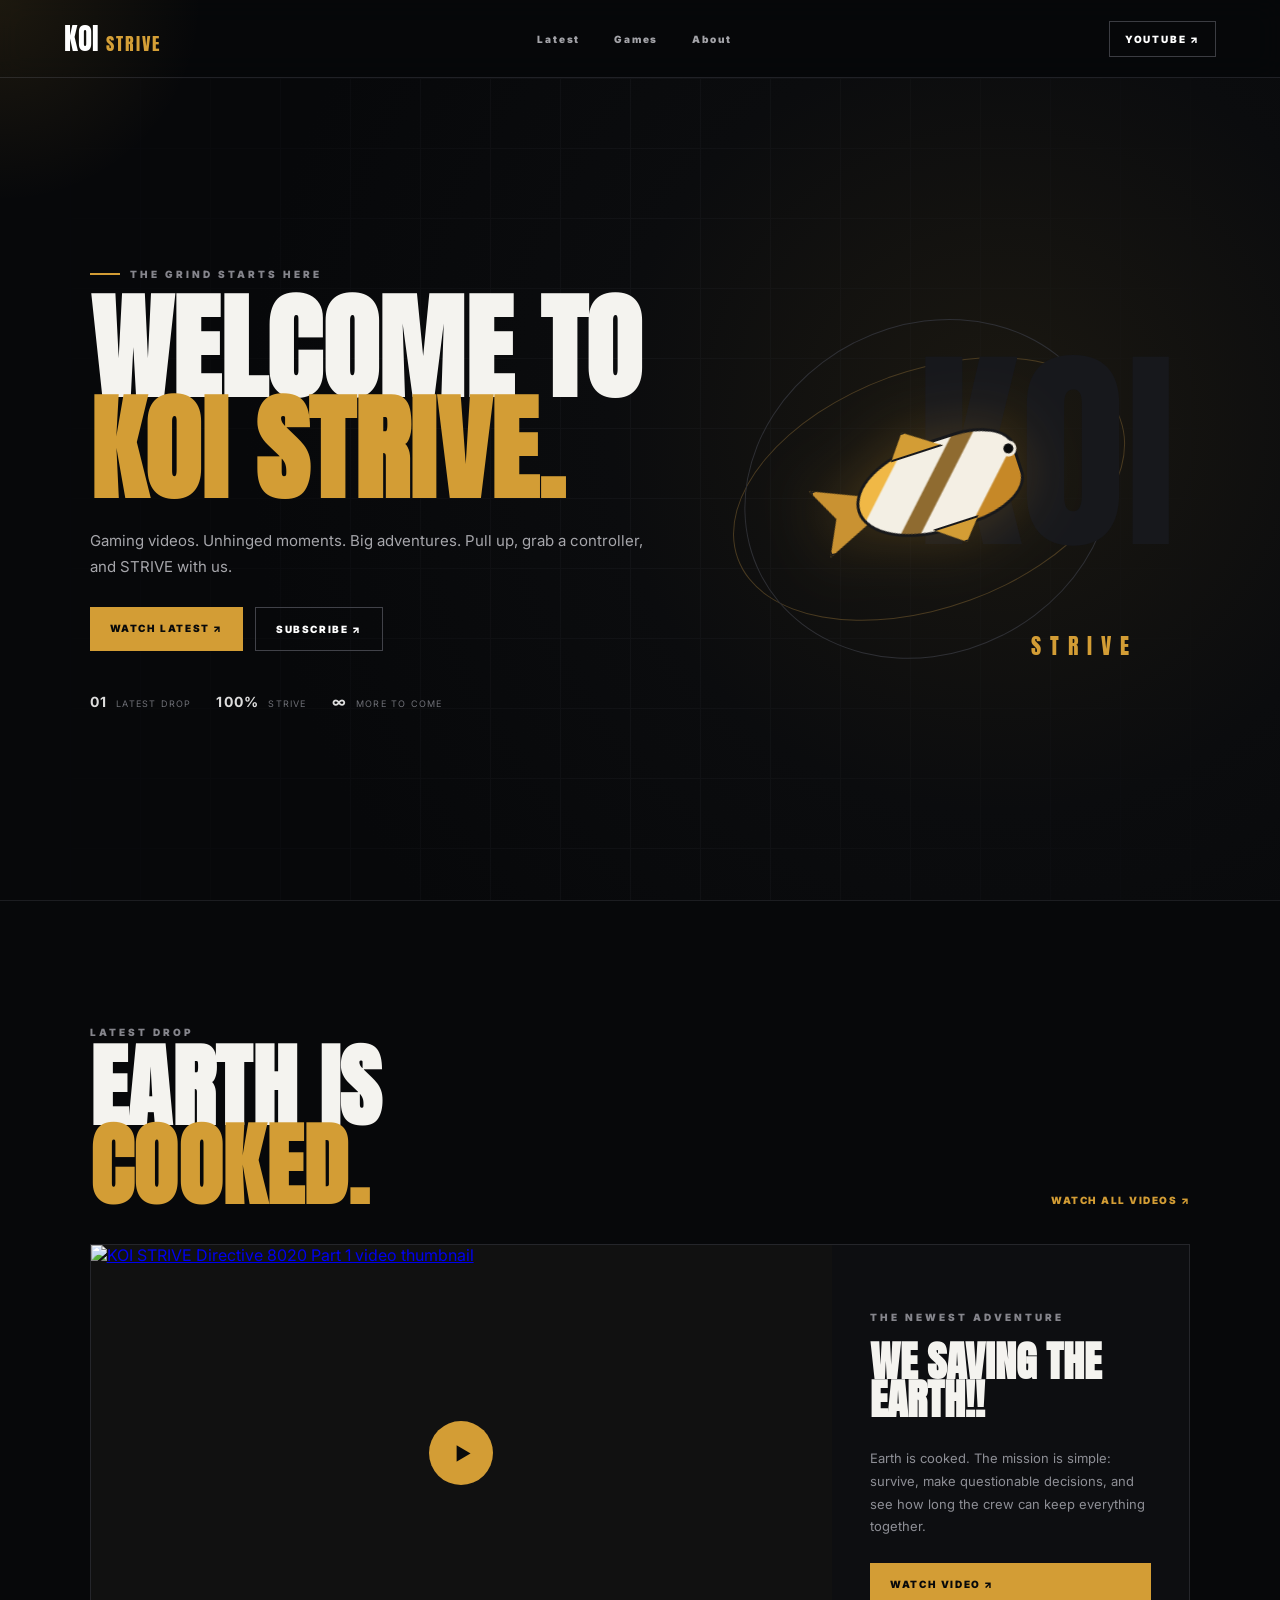
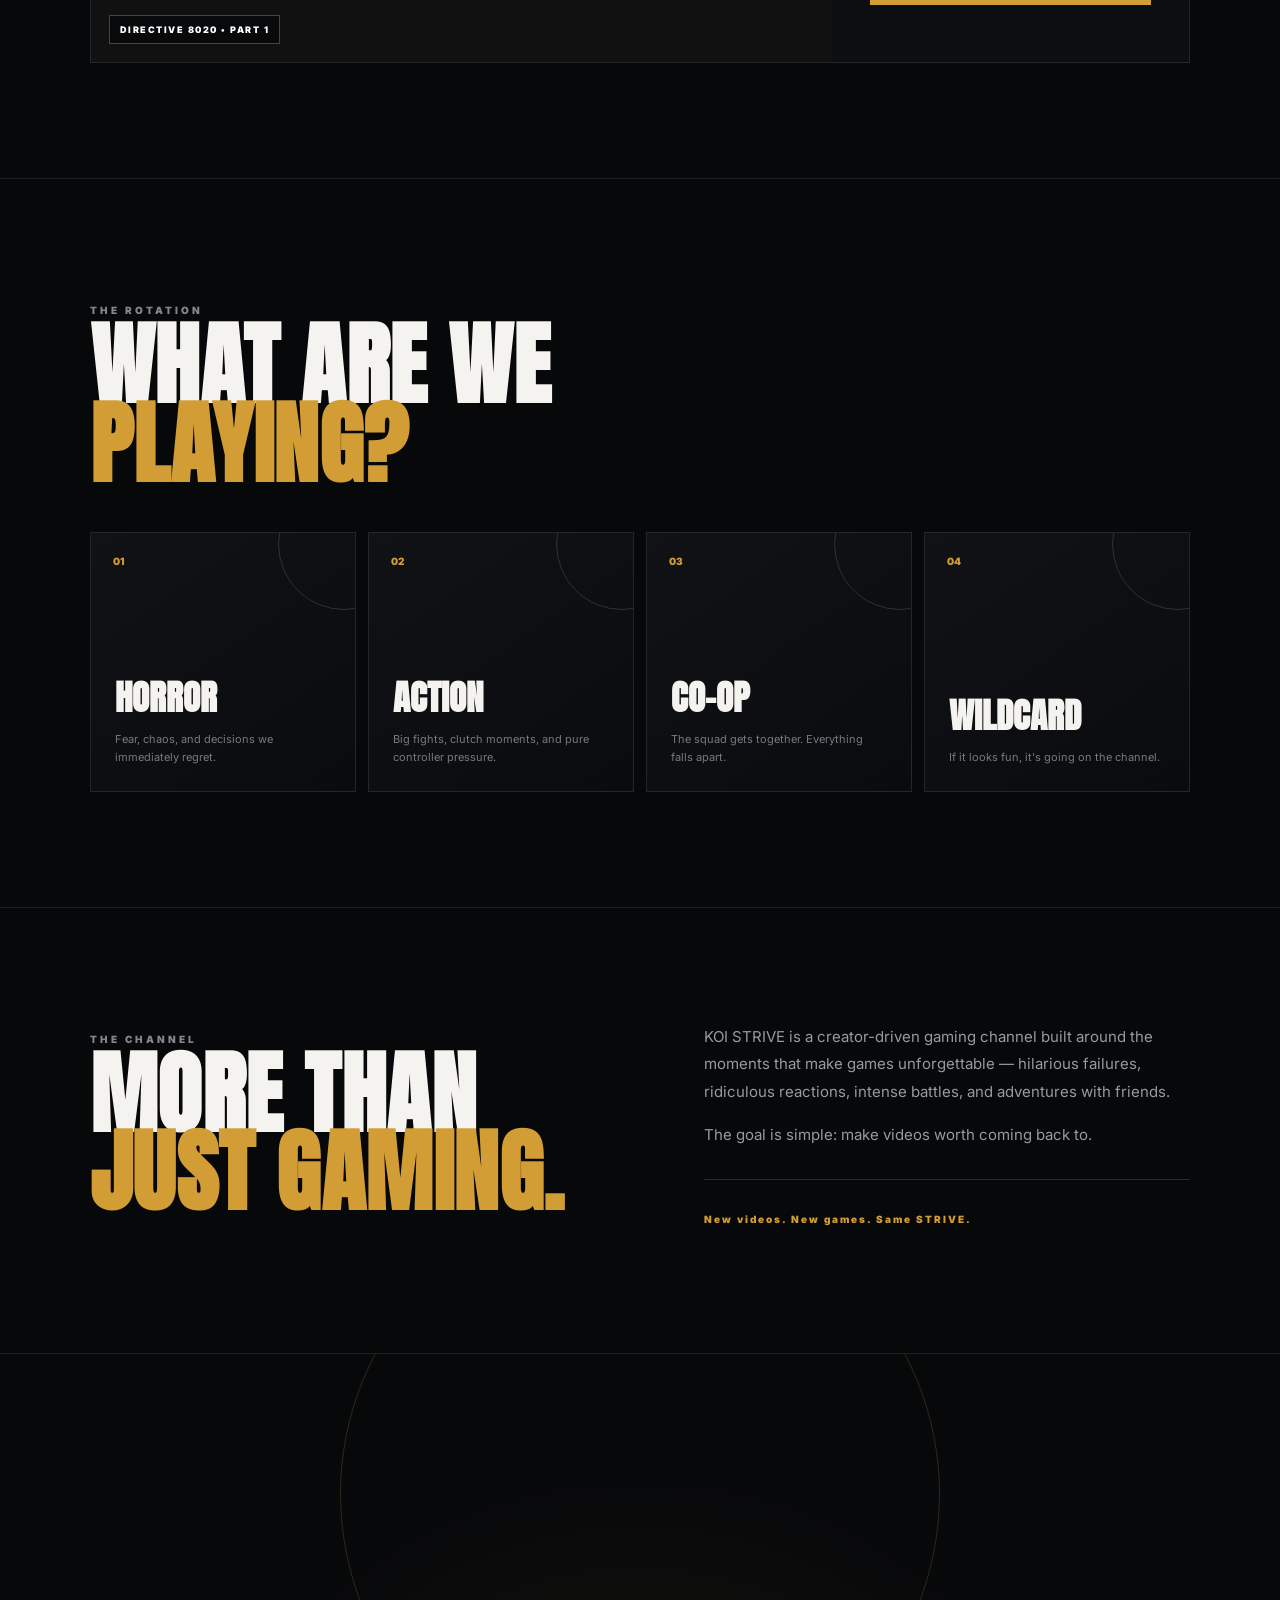
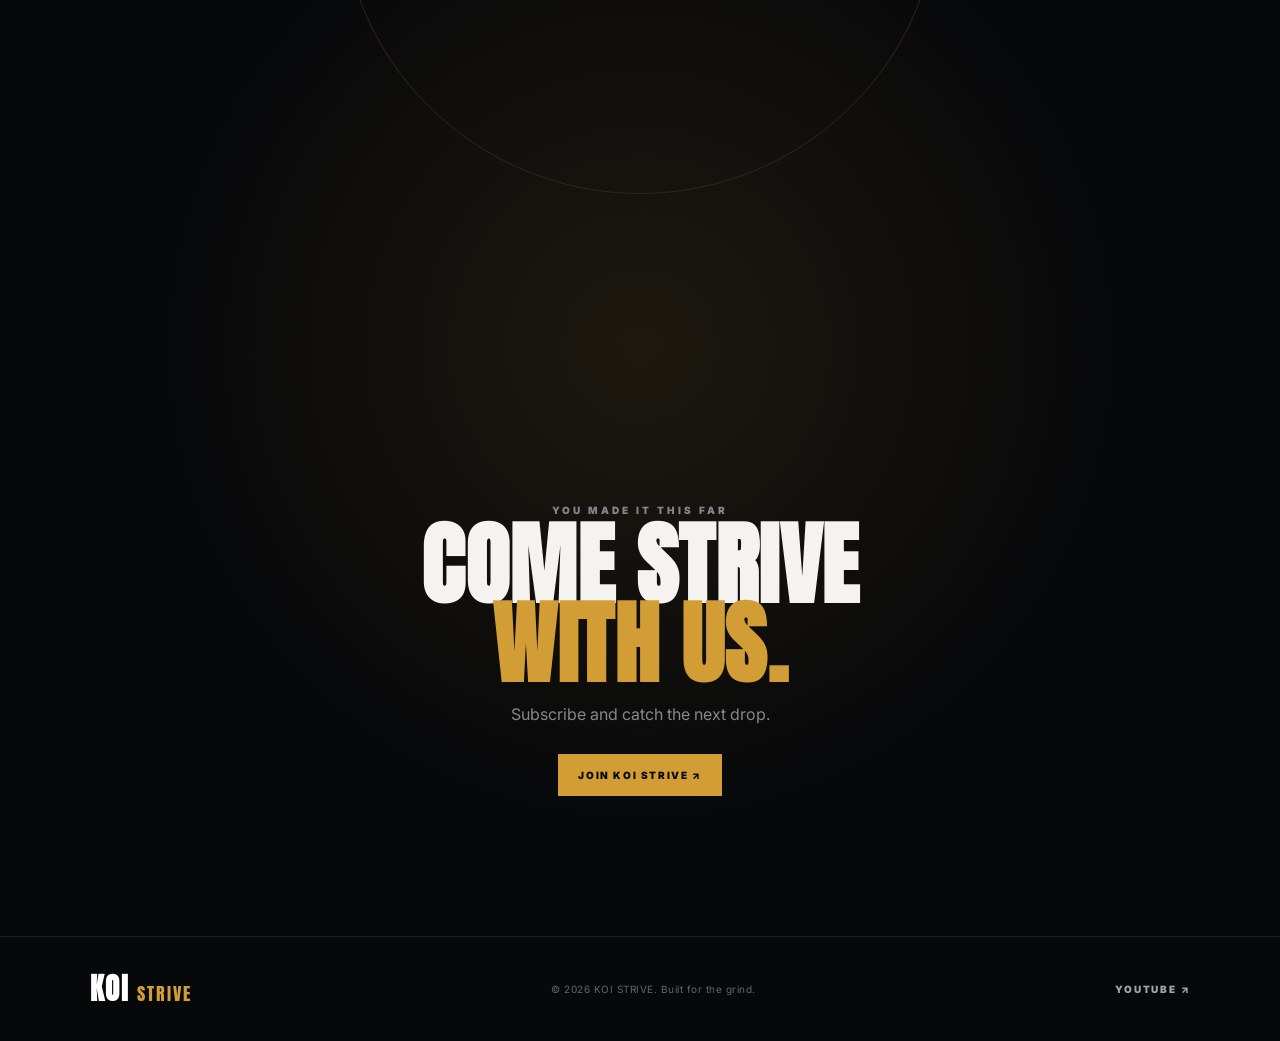
==== commit d27fa53c: "Update index.html" ====
--- a/index.html
+++ b/index.html
@@ -15,7 +15,8 @@
 <link rel="preconnect" href="https://fonts.googleapis.com">
 <link rel="preconnect" href="https://fonts.gstatic.com" crossorigin>
 <link href="https://fonts.googleapis.com/css2?family=Anton&family=Inter:wght@400;500;600;700;800;900&display=swap" rel="stylesheet">
-<link rel="stylesheet" href="style 2.0.css">
+
+<link rel="stylesheet" href="style.css">
 
 </head>
 
@@ -24,13 +25,20 @@
 <div class="cursor-glow"></div>
 
 <header class="topbar">
-<a class="logo" href="#top" aria-label="KOI STRIVE home"><span>KOI</span><b>STRIVE</b></a>
+
+<a class="logo" href="#top" aria-label="KOI STRIVE home">
+<span>KOI</span><b>STRIVE</b>
+</a>
 
 <nav>
-<a href="#latest">Latest</a><a href="#games">Games</a><a href="#about">About</a>
+<a href="#latest">Latest</a>
+<a href="#games">Games</a>
+<a href="#about">About</a>
 </nav>
 
-<a class="mini-btn" href="https://youtube.com/@koistrive-m4bl" target="_blank" rel="noopener">YOUTUBE ↗</a>
+<a class="mini-btn" href="https://youtube.com/@koistrive-m4bl" target="_blank" rel="noopener">
+YOUTUBE ↗
+</a>
 
 </header>
 
@@ -42,31 +50,60 @@
 
 <div class="hero-copy">
 
-<div class="kicker"><i></i> THE GRIND STARTS HERE</div>
-
-<h1>WELCOME TO<br><em>KOI STRIVE.</em></h1>
-
-<p>Gaming videos. Unhinged moments. Big adventures. Pull up, grab a controller, and STRIVE with us.</p>
+<div class="kicker">
+<i></i> THE GRIND STARTS HERE
+</div>
+
+<h1>
+WELCOME TO<br>
+<em>KOI STRIVE.</em>
+</h1>
+
+<p>
+Gaming videos. Unhinged moments. Big adventures.
+Pull up, grab a controller, and STRIVE with us.
+</p>
 
 <div class="hero-actions">
-<a class="btn gold" href="https://youtube.com/playlist?list=PL3_C1WQRojv27f3cANOf_ShSOnh7C9nB1" target="_blank" rel="noopener">WATCH LATEST ↗</a>
-<a class="btn outline" href="https://youtube.com/@koistrive-m4bl" target="_blank" rel="noopener">SUBSCRIBE ↗</a>
-</div>
-
-<div class="stats"><span><strong>01</strong> LATEST DROP</span><span><strong>100%</strong> STRIVE</span><span><strong>∞</strong> MORE TO COME</span></div>
+
+<a class="btn gold"
+href="https://youtube.com/playlist?list=PL3_C1WQRojv27f3cANOf_ShSOnh7C9nB1"
+target="_blank"
+rel="noopener">
+WATCH LATEST ↗
+</a>
+
+<a class="btn outline"
+href="https://youtube.com/@koistrive-m4bl"
+target="_blank"
+rel="noopener">
+SUBSCRIBE ↗
+</a>
+
+</div>
+
+<div class="stats">
+<span><strong>01</strong> LATEST DROP</span>
+<span><strong>100%</strong> STRIVE</span>
+<span><strong>∞</strong> MORE TO COME</span>
+</div>
 
 </div>
 
 <div class="hero-art" aria-hidden="true">
 
-<div class="orbit orbit-a"></div><div class="orbit orbit-b"></div>
+<div class="orbit orbit-a"></div>
+<div class="orbit orbit-b"></div>
 
 <div class="koi">
-<div class="tail"></div><div class="fish-body"></div><div class="fin fin-a"></div><div class="fin fin-b"></div><div class="eye"></div>
+<div class="tail"></div>
+<div class="fish-body"></div>
+<div class="fin fin-a"></div>
+<div class="fin fin-b"></div>
+<div class="eye"></div>
 </div>
 
 <div class="art-word">KOI</div>
-
 <div class="art-sub">STRIVE</div>
 
 </div>
@@ -77,19 +114,39 @@
 
 <div class="section-title">
 
-<div><p class="eyebrow">LATEST DROP</p><h2>EARTH IS<br><em>COOKED.</em></h2></div>
-
-<a href="https://youtube.com/playlist?list=PL3_C1WQRojv27f3cANOf_ShSOnh7C9nB1" target="_blank" rel="noopener" class="text-link">WATCH ALL VIDEOS ↗</a>
+<div>
+<p class="eyebrow">LATEST DROP</p>
+
+<h2>
+EARTH IS<br>
+<em>COOKED.</em>
+</h2>
+</div>
+
+<a
+href="https://youtube.com/playlist?list=PL3_C1WQRojv27f3cANOf_ShSOnh7C9nB1"
+target="_blank"
+rel="noopener"
+class="text-link">
+WATCH ALL VIDEOS ↗
+</a>
 
 </div>
 
 <article class="feature">
 
-<a class="thumb" href="https://youtu.be/OiLu_pBrxUs" target="_blank" rel="noopener">
-
-<img src="https://img.youtube.com/vi/OiLu_pBrxUs/maxresdefault.jpg" alt="KOI STRIVE Directive 8020 Part 1 video thumbnail">
-
-<span class="play">▶</span><span class="tag">DIRECTIVE 8020 • PART 1</span>
+<a
+class="thumb"
+href="https://youtu.be/OiLu_pBrxUs"
+target="_blank"
+rel="noopener">
+
+<img
+src="https://img.youtube.com/vi/OiLu_pBrxUs/maxresdefault.jpg"
+alt="KOI STRIVE Directive 8020 Part 1 video thumbnail">
+
+<span class="play">▶</span>
+<span class="tag">DIRECTIVE 8020 • PART 1</span>
 
 </a>
 
@@ -99,9 +156,19 @@
 
 <h3>WE SAVING THE EARTH!!</h3>
 
-<p class="muted">Earth is cooked. The mission is simple: survive, make questionable decisions, and see how long the crew can keep everything together.</p>
-
-<a class="btn gold" href="https://youtu.be/OiLu_pBrxUs" target="_blank" rel="noopener">WATCH VIDEO ↗</a>
+<p class="muted">
+Earth is cooked. The mission is simple: survive,
+make questionable decisions, and see how long
+the crew can keep everything together.
+</p>
+
+<a
+class="btn gold"
+href="https://youtu.be/OiLu_pBrxUs"
+target="_blank"
+rel="noopener">
+WATCH VIDEO ↗
+</a>
 
 </div>
 
@@ -111,22 +178,76 @@
 
 <section id="games" class="section games">
 
-<p class="eyebrow">THE ROTATION</p><h2>WHAT ARE WE<br><em>PLAYING?</em></h2>
+<p class="eyebrow">THE ROTATION</p>
+
+<h2>
+WHAT ARE WE<br>
+<em>PLAYING?</em>
+</h2>
 
 <div class="game-grid">
-<article><span>01</span><h3>HORROR</h3><p>Fear, chaos, and decisions we immediately regret.</p></article>
-<article><span>02</span><h3>ACTION</h3><p>Big fights, clutch moments, and pure controller pressure.</p></article>
-<article><span>03</span><h3>CO-OP</h3><p>The squad gets together. Everything falls apart.</p></article>
-<article><span>04</span><h3>WILDCARD</h3><p>If it looks fun, it's going on the channel.</p></article>
+
+<article>
+<span>01</span>
+<h3>HORROR</h3>
+<p>Fear, chaos, and decisions we immediately regret.</p>
+</article>
+
+<article>
+<span>02</span>
+<h3>ACTION</h3>
+<p>Big fights, clutch moments, and pure controller pressure.</p>
+</article>
+
+<article>
+<span>03</span>
+<h3>CO-OP</h3>
+<p>The squad gets together. Everything falls apart.</p>
+</article>
+
+<article>
+<span>04</span>
+<h3>WILDCARD</h3>
+<p>If it looks fun, it's going on the channel.</p>
+</article>
+
 </div>
 
 </section>
 
 <section id="about" class="section about">
 
-<div><p class="eyebrow">THE CHANNEL</p><h2>MORE THAN<br><em>JUST GAMING.</em></h2></div>
-
-<div class="about-copy"><p>KOI STRIVE is a creator-driven gaming channel built around the moments that make games unforgettable — hilarious failures, ridiculous reactions, intense battles, and adventures with friends.</p><p>The goal is simple: make videos worth coming back to.</p><div class="line"></div><p class="small">New videos. New games. Same STRIVE.</p></div>
+<div>
+
+<p class="eyebrow">THE CHANNEL</p>
+
+<h2>
+MORE THAN<br>
+<em>JUST GAMING.</em>
+</h2>
+
+</div>
+
+<div class="about-copy">
+
+<p>
+KOI STRIVE is a creator-driven gaming channel built around
+the moments that make games unforgettable — hilarious
+failures, ridiculous reactions, intense battles, and
+adventures with friends.
+</p>
+
+<p>
+The goal is simple: make videos worth coming back to.
+</p>
+
+<div class="line"></div>
+
+<p class="small">
+New videos. New games. Same STRIVE.
+</p>
+
+</div>
 
 </section>
 
@@ -136,17 +257,41 @@
 
 <p class="eyebrow">YOU MADE IT THIS FAR</p>
 
-<h2>COME STRIVE<br><em>WITH US.</em></h2>
+<h2>
+COME STRIVE<br>
+<em>WITH US.</em>
+</h2>
 
 <p>Subscribe and catch the next drop.</p>
 
-<a class="btn gold" href="https://youtube.com/@koistrive-m4bl" target="_blank" rel="noopener">JOIN KOI STRIVE ↗</a>
+<a
+class="btn gold"
+href="https://youtube.com/@koistrive-m4bl"
+target="_blank"
+rel="noopener">
+JOIN KOI STRIVE ↗
+</a>
 
 </section>
 
 </main>
 
-<footer><a class="logo" href="#top"><span>KOI</span><b>STRIVE</b></a><p>© 2026 KOI STRIVE. Built for the grind.</p><a href="https://youtube.com/@koistrive-m4bl" target="_blank" rel="noopener">YOUTUBE ↗</a></footer>
+<footer>
+
+<a class="logo" href="#top">
+<span>KOI</span><b>STRIVE</b>
+</a>
+
+<p>© 2026 KOI STRIVE. Built for the grind.</p>
+
+<a
+href="https://youtube.com/@koistrive-m4bl"
+target="_blank"
+rel="noopener">
+YOUTUBE ↗
+</a>
+
+</footer>
 
 <script src="script.js"></script>
 
--- a/style.css
+++ b/style.css
@@ -0,0 +1,709 @@
+* {
+  box-sizing: border-box;
+}
+
+html {
+  scroll-behavior: smooth;
+}
+
+body {
+  margin: 0;
+  background: #07080a;
+  color: #f4f3ef;
+  font-family: Inter, Arial, sans-serif;
+  overflow-x: hidden;
+}
+
+.cursor-glow {
+  position: fixed;
+  width: 420px;
+  height: 420px;
+  border-radius: 50%;
+  background: radial-gradient(
+    circle,
+    rgba(210,157,52,.11),
+    transparent 68%
+  );
+  pointer-events: none;
+  transform: translate(-50%,-50%);
+  z-index: 30;
+  mix-blend-mode: screen;
+}
+
+.topbar {
+  height: 78px;
+  padding: 0 5vw;
+  border-bottom: 1px solid #202126;
+  background: rgba(7,8,10,.84);
+  backdrop-filter: blur(14px);
+  display: flex;
+  align-items: center;
+  justify-content: space-between;
+  position: sticky;
+  top: 0;
+  z-index: 20;
+}
+
+.logo {
+  color: #fff;
+  text-decoration: none;
+  font-family: Anton, sans-serif;
+  display: flex;
+  align-items: baseline;
+  gap: 7px;
+}
+
+.logo span {
+  font-size: 29px;
+}
+
+.logo b {
+  font-size: 18px;
+  color: #d39d35;
+  font-weight: 400;
+  letter-spacing: 2px;
+}
+
+.topbar nav {
+  display: flex;
+  gap: 34px;
+}
+
+.topbar nav a,
+.mini-btn,
+footer a {
+  color: #a3a3a8;
+  text-decoration: none;
+  font-size: 10px;
+  font-weight: 900;
+  letter-spacing: 1.8px;
+}
+
+.topbar nav a:hover,
+footer a:hover {
+  color: #fff;
+}
+
+.mini-btn {
+  border: 1px solid #3b3c42;
+  padding: 11px 15px;
+  color: #fff;
+}
+
+.hero {
+  min-height: calc(100vh - 78px);
+  padding: 7vw 7vw;
+  display: grid;
+  grid-template-columns: 1.05fr .95fr;
+  align-items: center;
+  position: relative;
+  isolation: isolate;
+  background:
+    radial-gradient(
+      circle at 78% 42%,
+      #1b1811 0,
+      #0b0c0e 35%,
+      #07080a 68%
+    );
+}
+
+.hero-grid {
+  position: absolute;
+  inset: 0;
+  opacity: .2;
+  background-image:
+    linear-gradient(#303138 1px, transparent 1px),
+    linear-gradient(90deg,#303138 1px,transparent 1px);
+  background-size: 70px 70px;
+  mask-image: linear-gradient(
+    to right,
+    transparent,
+    #000 50%,
+    transparent
+  );
+}
+
+.hero-copy {
+  position: relative;
+  z-index: 3;
+}
+
+.kicker,
+.eyebrow {
+  font-size: 10px;
+  letter-spacing: 3px;
+  font-weight: 900;
+  color: #85858c;
+}
+
+.kicker {
+  display: flex;
+  align-items: center;
+  gap: 10px;
+  margin-bottom: 18px;
+}
+
+.kicker i {
+  width: 30px;
+  height: 2px;
+  background: #d39d35;
+}
+
+.hero h1,
+h2 {
+  font-family: Anton, sans-serif;
+  line-height: .88;
+  letter-spacing: .5px;
+  margin: 0;
+}
+
+.hero h1 {
+  font-size: clamp(65px,9vw,140px);
+}
+
+em {
+  font-style: normal;
+  color: #d39d35;
+}
+
+.hero-copy > p {
+  max-width: 570px;
+  color: #a6a6ab;
+  line-height: 1.75;
+  font-size: 15px;
+  margin: 27px 0;
+}
+
+.hero-actions {
+  display: flex;
+  gap: 12px;
+  flex-wrap: wrap;
+}
+
+.btn {
+  display: inline-block;
+  text-decoration: none;
+  font-size: 10px;
+  font-weight: 900;
+  letter-spacing: 1.6px;
+  padding: 15px 20px;
+  transition: .2s;
+}
+
+.gold {
+  background: #d39d35;
+  color: #08090a;
+}
+
+.gold:hover {
+  background: #efbd55;
+  transform: translateY(-2px);
+}
+
+.outline {
+  border: 1px solid #414249;
+  color: #fff;
+}
+
+.outline:hover {
+  border-color: #d39d35;
+}
+
+.stats {
+  display: flex;
+  gap: 25px;
+  margin-top: 42px;
+  color: #6f7077;
+  font-size: 9px;
+  letter-spacing: 1.2px;
+}
+
+.stats strong {
+  color: #ddd;
+  font-size: 14px;
+  margin-right: 5px;
+}
+
+.hero-art {
+  position: relative;
+  height: min(46vw,540px);
+  min-height: 350px;
+  display: flex;
+  align-items: center;
+  justify-content: center;
+}
+
+.orbit {
+  position: absolute;
+  border: 1px solid #493a20;
+  border-radius: 50%;
+  transform: rotate(-20deg);
+}
+
+.orbit-a {
+  width: 78%;
+  height: 44%;
+}
+
+.orbit-b {
+  width: 63%;
+  height: 70%;
+  transform: rotate(63deg);
+  border-color: #2e2f34;
+}
+
+.koi {
+  width: 230px;
+  height: 110px;
+  position: relative;
+  transform: rotate(-18deg);
+  z-index: 3;
+  filter: drop-shadow(
+    0 0 30px rgba(211,157,53,.25)
+  );
+}
+
+.fish-body {
+  position: absolute;
+  width: 170px;
+  height: 92px;
+  left: 40px;
+  top: 9px;
+  border-radius: 65% 42% 48% 65%;
+  background: linear-gradient(
+    135deg,
+    #f0b846 0 22%,
+    #f3efe4 23% 43%,
+    #8f6b30 44% 53%,
+    #f4efe4 54% 76%,
+    #c68827 77%
+  );
+  border: 3px solid #17181b;
+}
+
+.tail {
+  position: absolute;
+  left: 0;
+  top: 20px;
+  width: 80px;
+  height: 70px;
+  background: #c99232;
+  clip-path: polygon(
+    100% 50%,
+    0 0,
+    22% 50%,
+    0 100%
+  );
+  border: 3px solid #17181b;
+}
+
+.fin {
+  position: absolute;
+  background: #d39d35;
+  border: 2px solid #17181b;
+}
+
+.fin-a {
+  width: 55px;
+  height: 25px;
+  left: 87px;
+  top: -7px;
+  clip-path: polygon(
+    0 100%,
+    35% 0,
+    100% 100%
+  );
+}
+
+.fin-b {
+  width: 48px;
+  height: 22px;
+  left: 106px;
+  bottom: -7px;
+  clip-path: polygon(
+    0 0,
+    100% 0,
+    60% 100%
+  );
+}
+
+.eye {
+  position: absolute;
+  width: 10px;
+  height: 10px;
+  border-radius: 50%;
+  background: #090a0b;
+  right: 22px;
+  top: 36px;
+  box-shadow: 0 0 0 3px #f3eee2;
+}
+
+.art-word {
+  position: absolute;
+  font-family: Anton;
+  font-size: clamp(110px,17vw,250px);
+  line-height: .7;
+  color: #17181c;
+  right: 3%;
+  top: 29%;
+  z-index: 1;
+}
+
+.art-sub {
+  position: absolute;
+  right: 10%;
+  bottom: 18%;
+  font-family: Anton;
+  font-size: 22px;
+  letter-spacing: 9px;
+  color: #d39d35;
+  z-index: 4;
+}
+
+.section {
+  padding: 115px 7vw;
+  border-top: 1px solid #1c1d21;
+}
+
+.section-title {
+  display: flex;
+  align-items: end;
+  justify-content: space-between;
+  gap: 25px;
+  margin-bottom: 38px;
+}
+
+.section-title h2,
+.games h2,
+.about h2,
+.cta h2 {
+  font-size: clamp(55px,7vw,100px);
+}
+
+.text-link {
+  font-size: 10px;
+  font-weight: 900;
+  letter-spacing: 1.5px;
+  color: #d39d35;
+  text-decoration: none;
+}
+
+.feature {
+  display: grid;
+  grid-template-columns: 1.35fr .65fr;
+  background: #0d0e11;
+  border: 1px solid #25262b;
+}
+
+.thumb {
+  position: relative;
+  display: block;
+  aspect-ratio: 16/9;
+  overflow: hidden;
+  background: #111;
+}
+
+.thumb img {
+  width: 100%;
+  height: 100%;
+  object-fit: cover;
+  display: block;
+  transition: transform .5s;
+}
+
+.thumb:hover img {
+  transform: scale(1.04);
+}
+
+.play {
+  position: absolute;
+  inset: 50% auto auto 50%;
+  transform: translate(-50%,-50%);
+  width: 64px;
+  height: 64px;
+  border-radius: 50%;
+  background: #d39d35;
+  color: #090a0b;
+  display: grid;
+  place-items: center;
+  font-size: 18px;
+  padding-left: 3px;
+}
+
+.tag {
+  position: absolute;
+  left: 18px;
+  bottom: 18px;
+  background: rgba(7,8,10,.88);
+  border: 1px solid #444;
+  color: #fff;
+  padding: 8px 10px;
+  font-size: 9px;
+  font-weight: 900;
+  letter-spacing: 1.5px;
+}
+
+.feature-copy {
+  padding: 45px 38px;
+  display: flex;
+  flex-direction: column;
+  justify-content: center;
+}
+
+.feature-copy h3 {
+  font-family: Anton;
+  font-size: 42px;
+  line-height: .9;
+  margin: 10px 0 15px;
+}
+
+.muted {
+  color: #8d8e95;
+  line-height: 1.75;
+  font-size: 13px;
+  margin-bottom: 25px;
+}
+
+.games > h2 {
+  margin-bottom: 48px;
+}
+
+.game-grid {
+  display: grid;
+  grid-template-columns: repeat(4,1fr);
+  gap: 12px;
+}
+
+.game-grid article {
+  min-height: 260px;
+  padding: 24px;
+  border: 1px solid #25262b;
+  background: linear-gradient(
+    145deg,
+    #111216,
+    #0a0b0d
+  );
+  display: flex;
+  flex-direction: column;
+  justify-content: flex-end;
+  position: relative;
+  overflow: hidden;
+}
+
+.game-grid article:after {
+  content: "";
+  position: absolute;
+  width: 130px;
+  height: 130px;
+  border: 1px solid #2f3035;
+  border-radius: 50%;
+  right: -55px;
+  top: -55px;
+}
+
+.game-grid span {
+  position: absolute;
+  top: 22px;
+  left: 22px;
+  color: #d39d35;
+  font-size: 10px;
+  font-weight: 900;
+}
+
+.game-grid h3 {
+  font-family: Anton;
+  font-size: 35px;
+  margin: 0;
+}
+
+.game-grid p {
+  color: #777980;
+  font-size: 11px;
+  line-height: 1.6;
+  margin: 7px 0 0;
+}
+
+.about {
+  display: grid;
+  grid-template-columns: 1fr 1fr;
+  gap: 10vw;
+}
+
+.about-copy {
+  max-width: 600px;
+  color: #999aa0;
+  line-height: 1.85;
+  font-size: 15px;
+}
+
+.about-copy p:first-child {
+  margin-top: 0;
+}
+
+.line {
+  height: 1px;
+  background: #292a2e;
+  margin: 30px 0;
+}
+
+.about-copy .small {
+  font-size: 10px;
+  letter-spacing: 2px;
+  color: #d39d35;
+  font-weight: 900;
+}
+
+.cta {
+  text-align: center;
+  padding: 140px 20px;
+  position: relative;
+  overflow: hidden;
+  border-top: 1px solid #1c1d21;
+  background:
+    radial-gradient(
+      circle at 50% 50%,
+      #1d1910,
+      #07080a 55%
+    );
+}
+
+.cta-ring {
+  position: absolute;
+  width: 600px;
+  height: 600px;
+  border: 1px solid #302817;
+  border-radius: 50%;
+  left: 50%;
+  top: 50%;
+  transform: translate(-50%,-50%);
+}
+
+.cta > * {
+  position: relative;
+  z-index: 2;
+}
+
+.cta h2 {
+  margin: 5px 0 20px;
+}
+
+.cta > p:not(.eyebrow) {
+  color: #888;
+  margin-bottom: 30px;
+}
+
+footer {
+  padding: 30px 7vw;
+  border-top: 1px solid #1c1d21;
+  display: flex;
+  align-items: center;
+  justify-content: space-between;
+  gap: 20px;
+}
+
+footer p {
+  font-size: 10px;
+  color: #65666c;
+  letter-spacing: .5px;
+}
+
+@media(max-width:850px) {
+
+  .topbar {
+    padding: 0 20px;
+  }
+
+  .topbar nav {
+    display: none;
+  }
+
+  .hero {
+    grid-template-columns: 1fr;
+    padding: 75px 25px 60px;
+  }
+
+  .hero-art {
+    order: -1;
+    height: 300px;
+    min-height: 300px;
+  }
+
+  .koi {
+    transform: scale(.8) rotate(-18deg);
+  }
+
+  .stats {
+    flex-wrap: wrap;
+  }
+
+  .section {
+    padding: 80px 25px;
+  }
+
+  .section-title {
+    display: block;
+  }
+
+  .text-link {
+    display: inline-block;
+    margin-top: 20px;
+  }
+
+  .feature {
+    grid-template-columns: 1fr;
+  }
+
+  .feature-copy {
+    padding: 32px;
+  }
+
+  .game-grid {
+    grid-template-columns: 1fr 1fr;
+  }
+
+  .about {
+    grid-template-columns: 1fr;
+    gap: 35px;
+  }
+
+  footer {
+    padding: 30px 25px;
+    flex-wrap: wrap;
+  }
+}
+
+@media(max-width:500px) {
+
+  .hero h1 {
+    font-size: 65px;
+  }
+
+  .hero-art {
+    height: 245px;
+    min-height: 245px;
+  }
+
+  .art-word {
+    font-size: 120px;
+  }
+
+  .game-grid {
+    grid-template-columns: 1fr;
+  }
+
+  .game-grid article {
+    min-height: 190px;
+  }
+
+  .feature-copy h3 {
+    font-size: 34px;
+  }
+
+  .stats {
+    gap: 14px;
+  }
+
+  .cursor-glow {
+    display: none;
+  }
+}
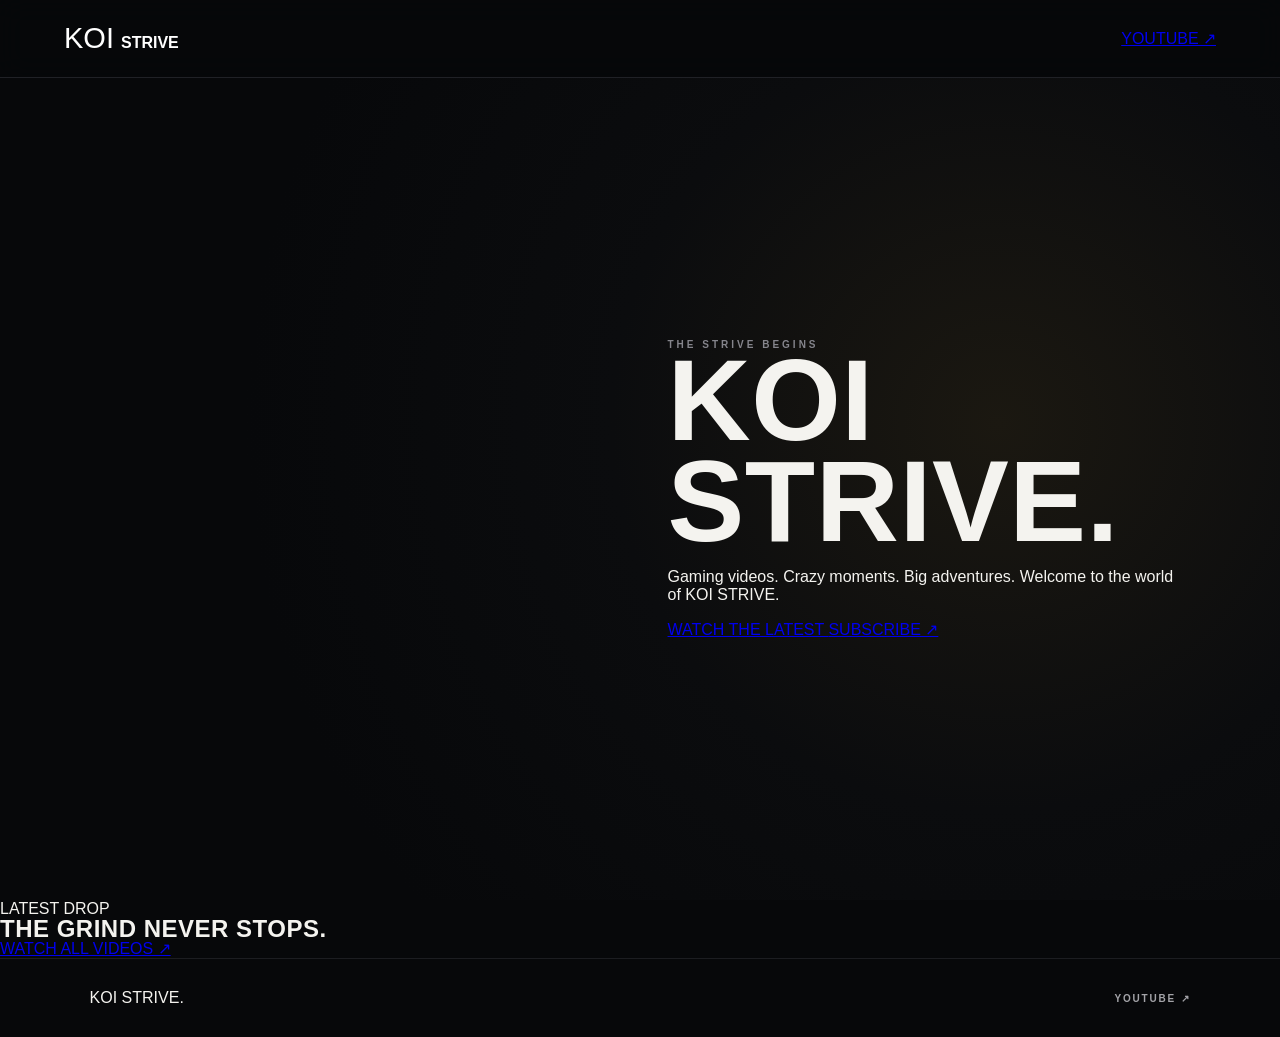
==== commit 44d71320: "Update index.html" ====
--- a/index.html
+++ b/index.html
@@ -1,299 +1,128 @@
-<!doctype html>
+<!DOCTYPE html>
 <html lang="en">
+<head>
+  <meta charset="UTF-8">
+  <meta name="viewport" content="width=device-width, initial-scale=1.0">
 
-<head>
-<meta charset="utf-8">
-<meta name="viewport" content="width=device-width,initial-scale=1">
-<title>KOI STRIVE — Gaming</title>
-<meta name="description" content="KOI STRIVE — gaming, chaos, stories and the next adventure.">
-<meta name="theme-color" content="#08090b">
+  <title>KOI STRIVE — Gaming</title>
 
-<!-- GOOGLE ADSENSE -->
-<script async src="https://pagead2.googlesyndication.com/pagead/js/adsbygoogle.js?client=ca-pub-2247124612140741"
-     crossorigin="anonymous"></script>
+  <meta
+    name="description"
+    content="KOI STRIVE — Gaming videos, crazy moments, big adventures."
+  >
 
-<link rel="preconnect" href="https://fonts.googleapis.com">
-<link rel="preconnect" href="https://fonts.gstatic.com" crossorigin>
-<link href="https://fonts.googleapis.com/css2?family=Anton&family=Inter:wght@400;500;600;700;800;900&display=swap" rel="stylesheet">
+  <meta name="theme-color" content="#050505">
 
-<link rel="stylesheet" href="style.css">
-
+  <link rel="stylesheet" href="style.css">
 </head>
 
 <body>
 
-<div class="cursor-glow"></div>
+  <header class="topbar">
 
-<header class="topbar">
+    <a href="#top" class="logo" aria-label="KOI STRIVE">
+      <span>KOI</span>
+      <strong>STRIVE</strong>
+    </a>
 
-<a class="logo" href="#top" aria-label="KOI STRIVE home">
-<span>KOI</span><b>STRIVE</b>
-</a>
+    <a
+      class="youtube-button"
+      href="https://youtube.com/@koistrive-m4bl"
+      target="_blank"
+      rel="noopener noreferrer"
+    >
+      YOUTUBE ↗
+    </a>
 
-<nav>
-<a href="#latest">Latest</a>
-<a href="#games">Games</a>
-<a href="#about">About</a>
-</nav>
+  </header>
 
-<a class="mini-btn" href="https://youtube.com/@koistrive-m4bl" target="_blank" rel="noopener">
-YOUTUBE ↗
-</a>
 
-</header>
+  <main id="top">
 
-<main id="top">
+    <section class="hero">
 
-<section class="hero">
+      <div class="hero-overlay"></div>
 
-<div class="hero-grid"></div>
+      <div class="hero-content">
 
-<div class="hero-copy">
+        <div class="eyebrow">
+          <span></span>
+          THE STRIVE BEGINS
+        </div>
 
-<div class="kicker">
-<i></i> THE GRIND STARTS HERE
-</div>
+        <h1>
+          KOI
+          <br>
+          <strong>STRIVE.</strong>
+        </h1>
 
-<h1>
-WELCOME TO<br>
-<em>KOI STRIVE.</em>
-</h1>
+        <p class="intro">
+          Gaming videos. Crazy moments. Big adventures.
+          Welcome to the world of KOI STRIVE.
+        </p>
 
-<p>
-Gaming videos. Unhinged moments. Big adventures.
-Pull up, grab a controller, and STRIVE with us.
-</p>
+        <div class="buttons">
 
-<div class="hero-actions">
+          <a
+            class="watch-button"
+            href="https://youtube.com/playlist?list=PL3_C1WQRojv27f3cANOf_ShSOnh7C9nB1"
+            target="_blank"
+            rel="noopener noreferrer"
+          >
+            WATCH THE LATEST
+          </a>
 
-<a class="btn gold"
-href="https://youtube.com/playlist?list=PL3_C1WQRojv27f3cANOf_ShSOnh7C9nB1"
-target="_blank"
-rel="noopener">
-WATCH LATEST ↗
-</a>
+          <a
+            class="subscribe-button"
+            href="https://youtube.com/@koistrive-m4bl"
+            target="_blank"
+            rel="noopener noreferrer"
+          >
+            SUBSCRIBE ↗
+          </a>
 
-<a class="btn outline"
-href="https://youtube.com/@koistrive-m4bl"
-target="_blank"
-rel="noopener">
-SUBSCRIBE ↗
-</a>
+        </div>
 
-</div>
+      </div>
 
-<div class="stats">
-<span><strong>01</strong> LATEST DROP</span>
-<span><strong>100%</strong> STRIVE</span>
-<span><strong>∞</strong> MORE TO COME</span>
-</div>
+    </section>
 
-</div>
 
-<div class="hero-art" aria-hidden="true">
+    <section class="latest">
 
-<div class="orbit orbit-a"></div>
-<div class="orbit orbit-b"></div>
+      <div class="section-label">
+        LATEST DROP
+      </div>
 
-<div class="koi">
-<div class="tail"></div>
-<div class="fish-body"></div>
-<div class="fin fin-a"></div>
-<div class="fin fin-b"></div>
-<div class="eye"></div>
-</div>
+      <h2>
+        THE GRIND
+        <span>NEVER STOPS.</span>
+      </h2>
 
-<div class="art-word">KOI</div>
-<div class="art-sub">STRIVE</div>
+      <a
+        class="latest-link"
+        href="https://youtube.com/playlist?list=PL3_C1WQRojv27f3cANOf_ShSOnh7C9nB1"
+        target="_blank"
+        rel="noopener noreferrer"
+      >
+        WATCH ALL VIDEOS ↗
+      </a>
 
-</div>
+    </section>
 
-</section>
+  </main>
 
-<section id="latest" class="section latest">
 
-<div class="section-title">
-
-<div>
-<p class="eyebrow">LATEST DROP</p>
-
-<h2>
-EARTH IS<br>
-<em>COOKED.</em>
-</h2>
-</div>
-
-<a
-href="https://youtube.com/playlist?list=PL3_C1WQRojv27f3cANOf_ShSOnh7C9nB1"
-target="_blank"
-rel="noopener"
-class="text-link">
-WATCH ALL VIDEOS ↗
-</a>
-
-</div>
-
-<article class="feature">
-
-<a
-class="thumb"
-href="https://youtu.be/OiLu_pBrxUs"
-target="_blank"
-rel="noopener">
-
-<img
-src="https://img.youtube.com/vi/OiLu_pBrxUs/maxresdefault.jpg"
-alt="KOI STRIVE Directive 8020 Part 1 video thumbnail">
-
-<span class="play">▶</span>
-<span class="tag">DIRECTIVE 8020 • PART 1</span>
-
-</a>
-
-<div class="feature-copy">
-
-<p class="eyebrow">THE NEWEST ADVENTURE</p>
-
-<h3>WE SAVING THE EARTH!!</h3>
-
-<p class="muted">
-Earth is cooked. The mission is simple: survive,
-make questionable decisions, and see how long
-the crew can keep everything together.
-</p>
-
-<a
-class="btn gold"
-href="https://youtu.be/OiLu_pBrxUs"
-target="_blank"
-rel="noopener">
-WATCH VIDEO ↗
-</a>
-
-</div>
-
-</article>
-
-</section>
-
-<section id="games" class="section games">
-
-<p class="eyebrow">THE ROTATION</p>
-
-<h2>
-WHAT ARE WE<br>
-<em>PLAYING?</em>
-</h2>
-
-<div class="game-grid">
-
-<article>
-<span>01</span>
-<h3>HORROR</h3>
-<p>Fear, chaos, and decisions we immediately regret.</p>
-</article>
-
-<article>
-<span>02</span>
-<h3>ACTION</h3>
-<p>Big fights, clutch moments, and pure controller pressure.</p>
-</article>
-
-<article>
-<span>03</span>
-<h3>CO-OP</h3>
-<p>The squad gets together. Everything falls apart.</p>
-</article>
-
-<article>
-<span>04</span>
-<h3>WILDCARD</h3>
-<p>If it looks fun, it's going on the channel.</p>
-</article>
-
-</div>
-
-</section>
-
-<section id="about" class="section about">
-
-<div>
-
-<p class="eyebrow">THE CHANNEL</p>
-
-<h2>
-MORE THAN<br>
-<em>JUST GAMING.</em>
-</h2>
-
-</div>
-
-<div class="about-copy">
-
-<p>
-KOI STRIVE is a creator-driven gaming channel built around
-the moments that make games unforgettable — hilarious
-failures, ridiculous reactions, intense battles, and
-adventures with friends.
-</p>
-
-<p>
-The goal is simple: make videos worth coming back to.
-</p>
-
-<div class="line"></div>
-
-<p class="small">
-New videos. New games. Same STRIVE.
-</p>
-
-</div>
-
-</section>
-
-<section class="cta">
-
-<div class="cta-ring"></div>
-
-<p class="eyebrow">YOU MADE IT THIS FAR</p>
-
-<h2>
-COME STRIVE<br>
-<em>WITH US.</em>
-</h2>
-
-<p>Subscribe and catch the next drop.</p>
-
-<a
-class="btn gold"
-href="https://youtube.com/@koistrive-m4bl"
-target="_blank"
-rel="noopener">
-JOIN KOI STRIVE ↗
-</a>
-
-</section>
-
-</main>
-
-<footer>
-
-<a class="logo" href="#top">
-<span>KOI</span><b>STRIVE</b>
-</a>
-
-<p>© 2026 KOI STRIVE. Built for the grind.</p>
-
-<a
-href="https://youtube.com/@koistrive-m4bl"
-target="_blank"
-rel="noopener">
-YOUTUBE ↗
-</a>
-
-</footer>
-
-<script src="script.js"></script>
+  <footer>
+    <div>KOI STRIVE.</div>
+    <a
+      href="https://youtube.com/@koistrive-m4bl"
+      target="_blank"
+      rel="noopener noreferrer"
+    >
+      YOUTUBE ↗
+    </a>
+  </footer>
 
 </body>
 </html>
